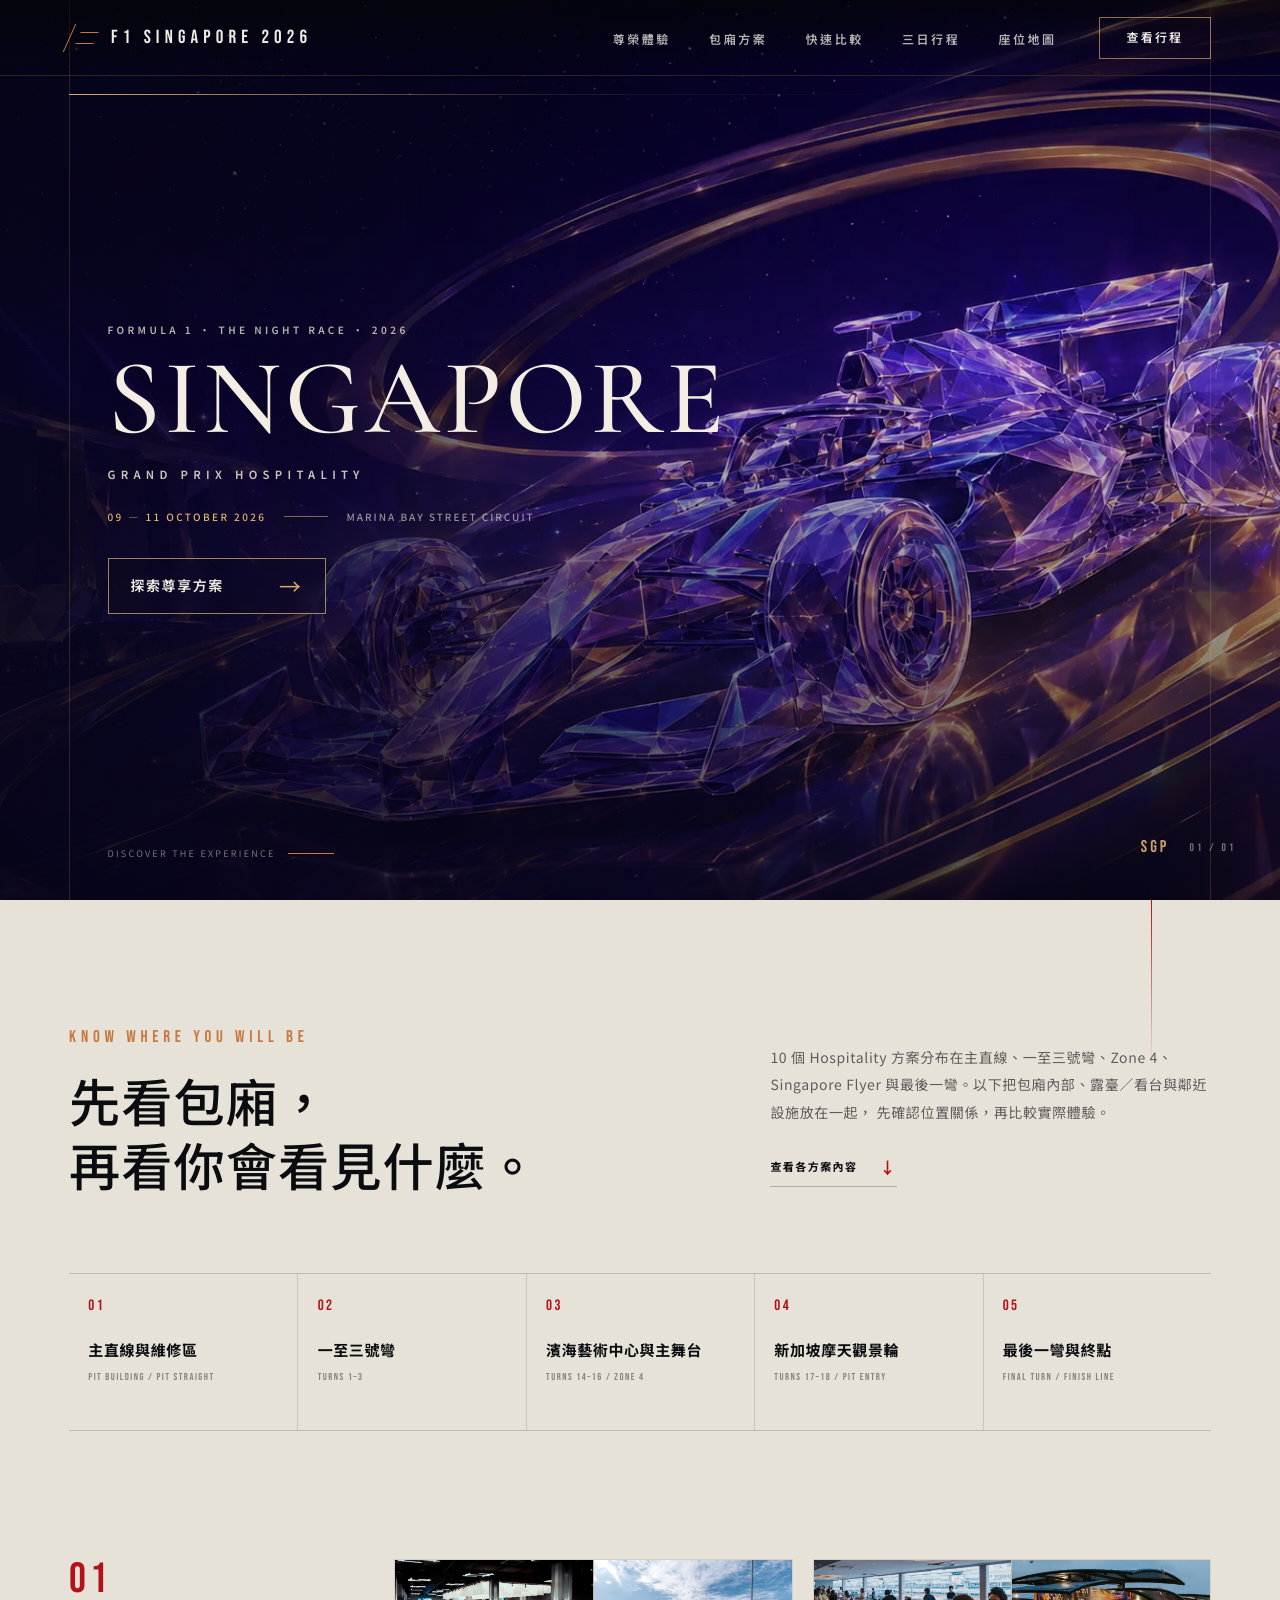
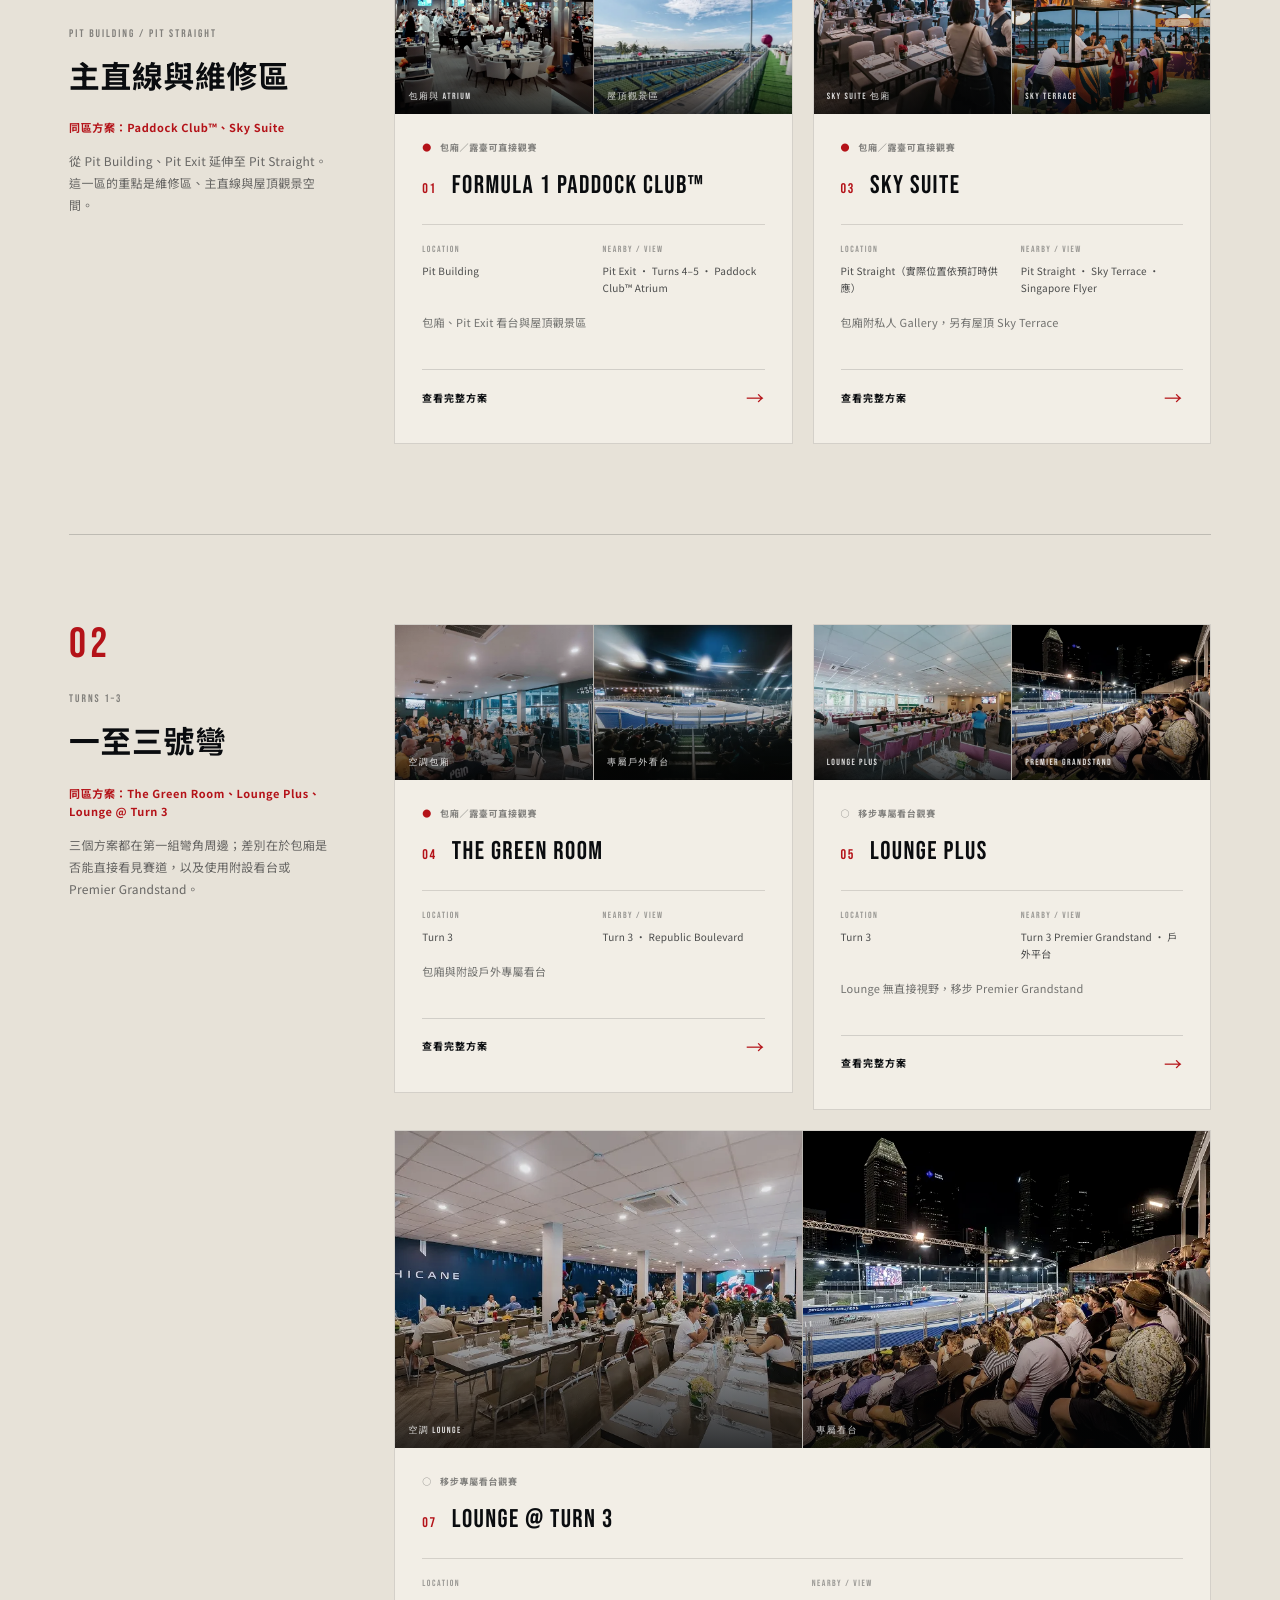
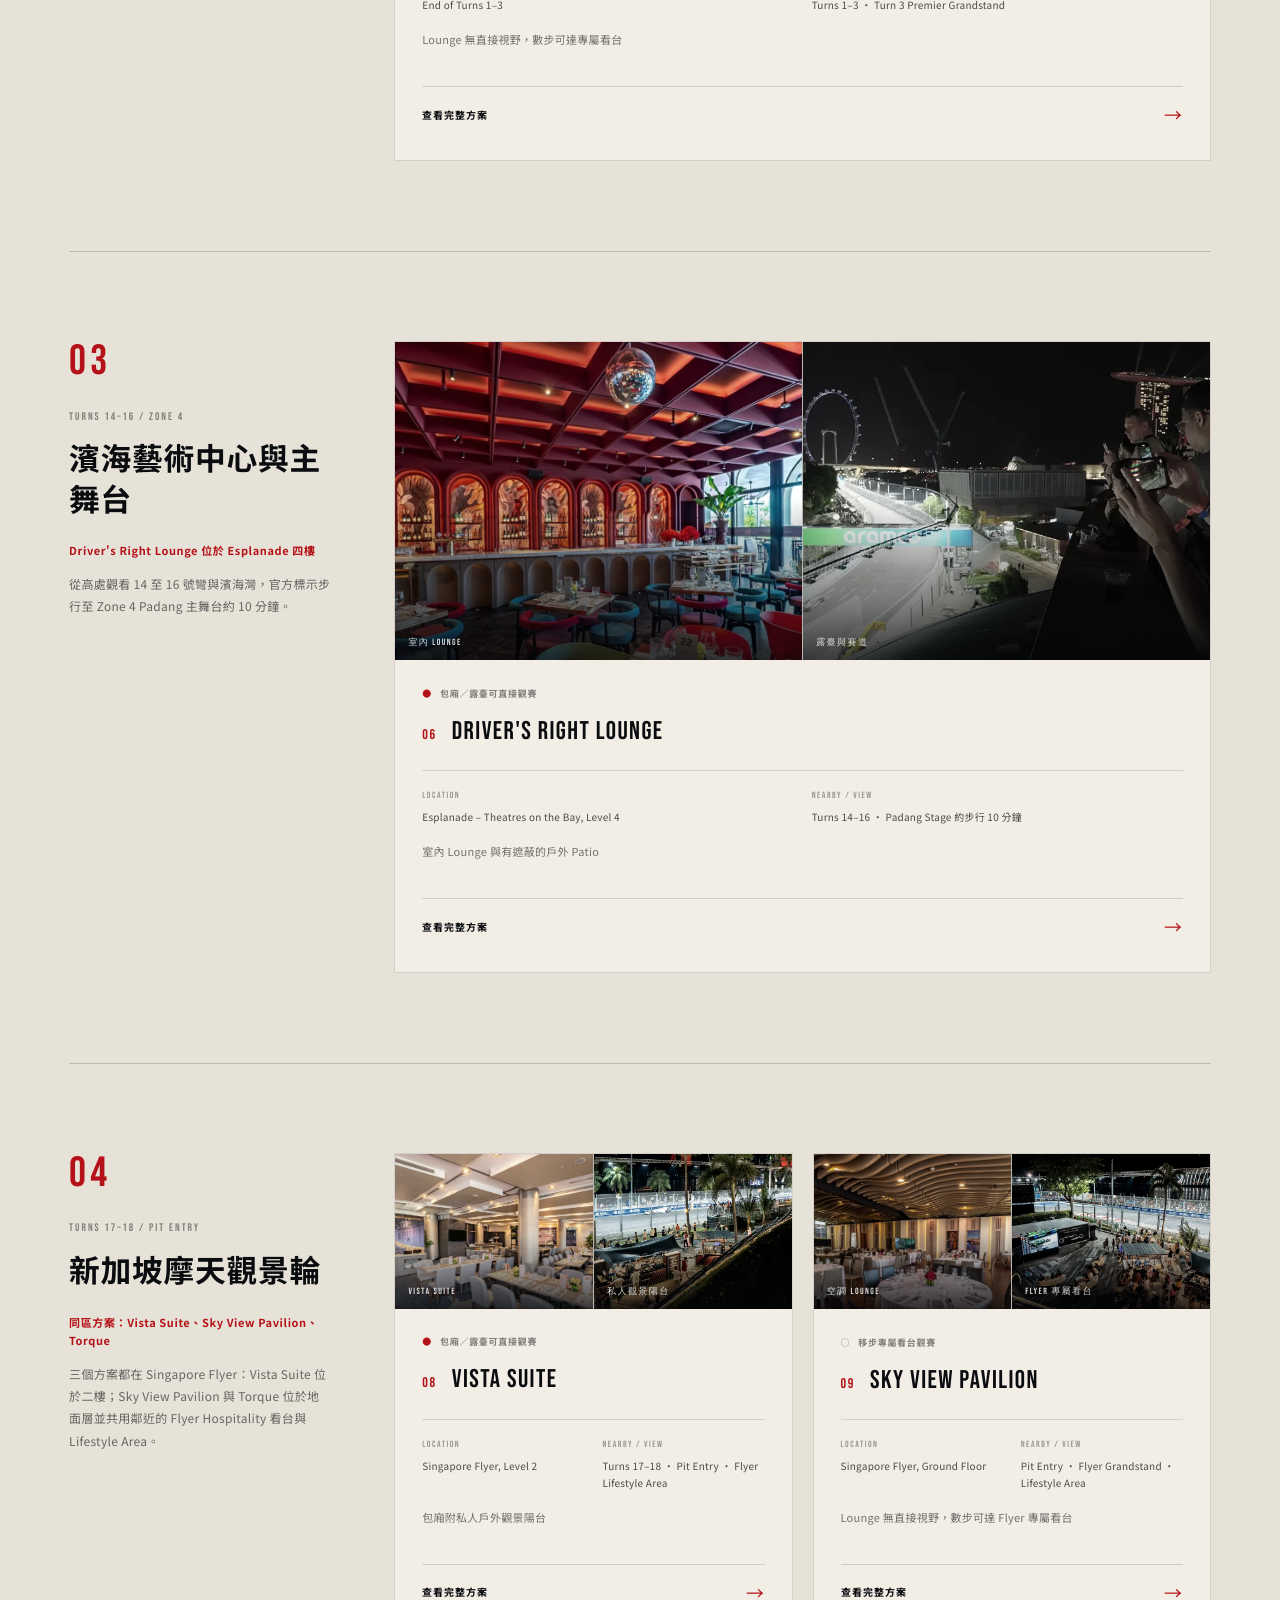
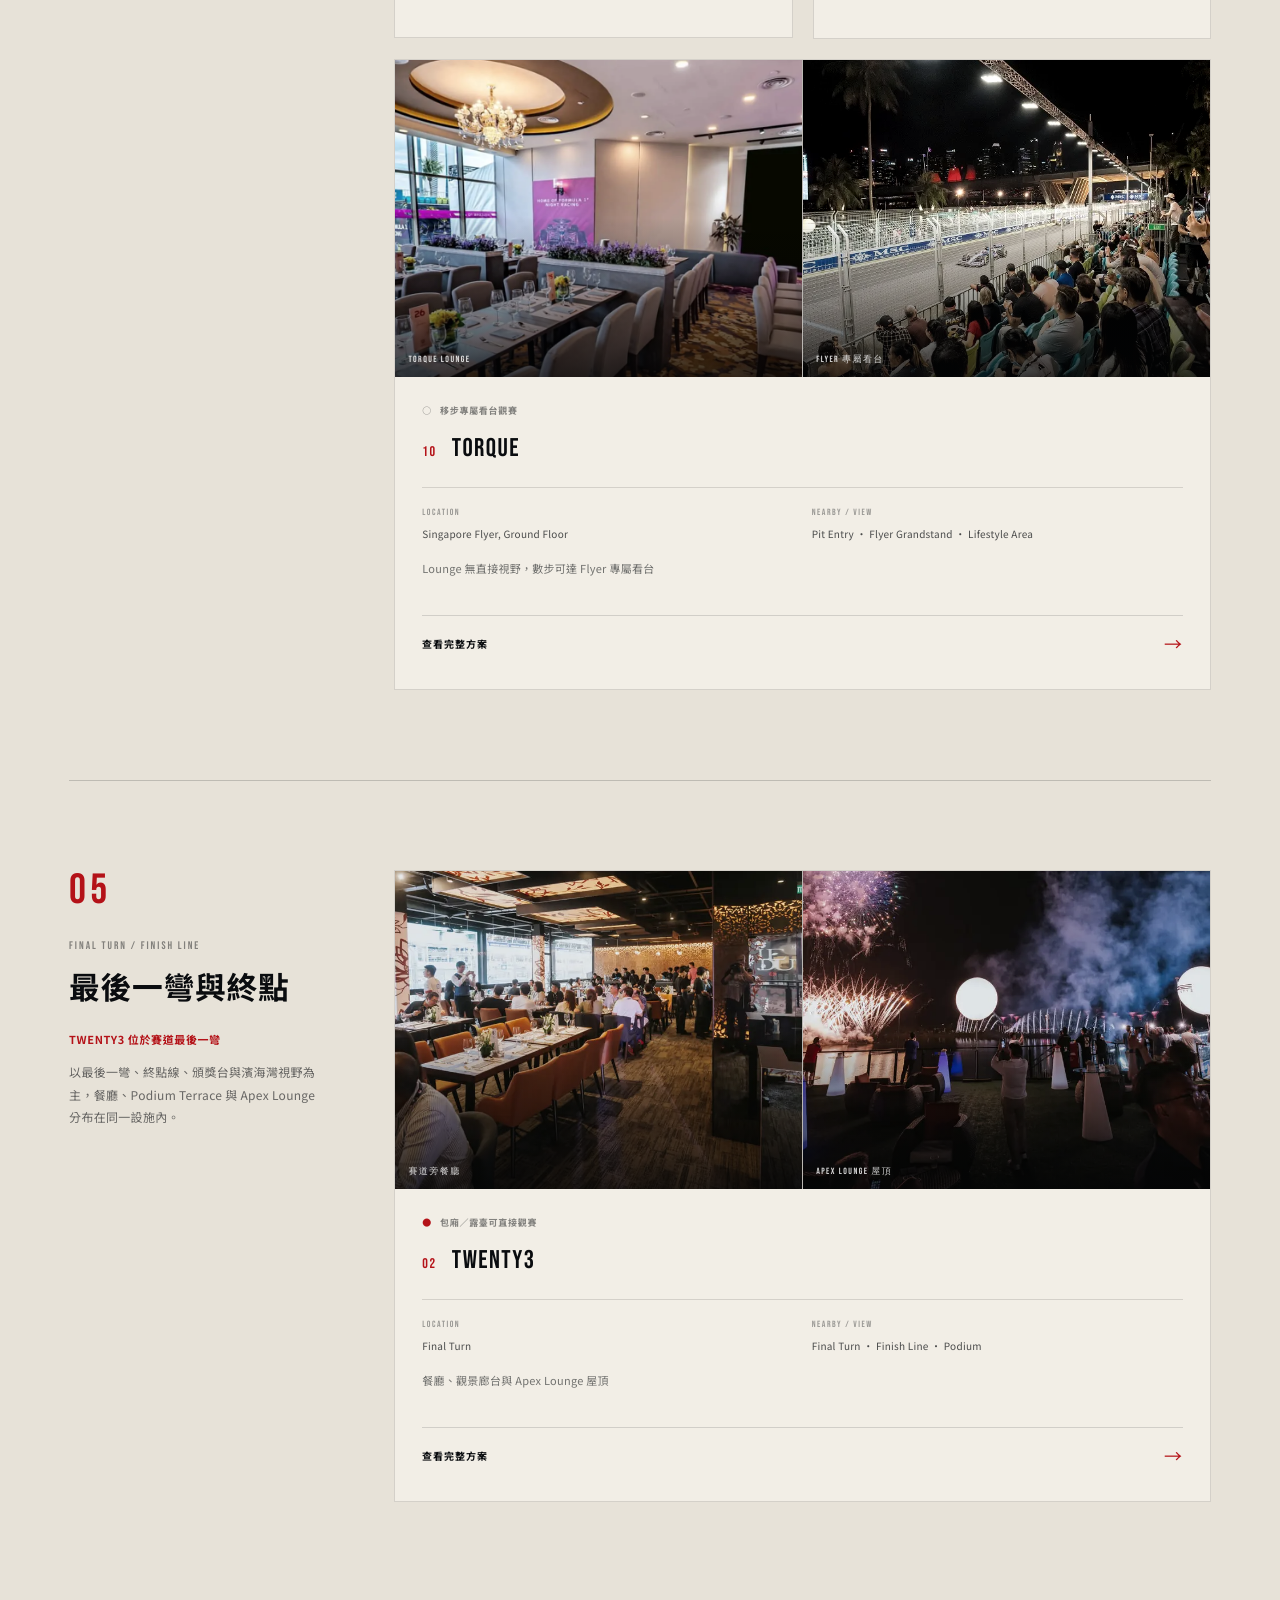
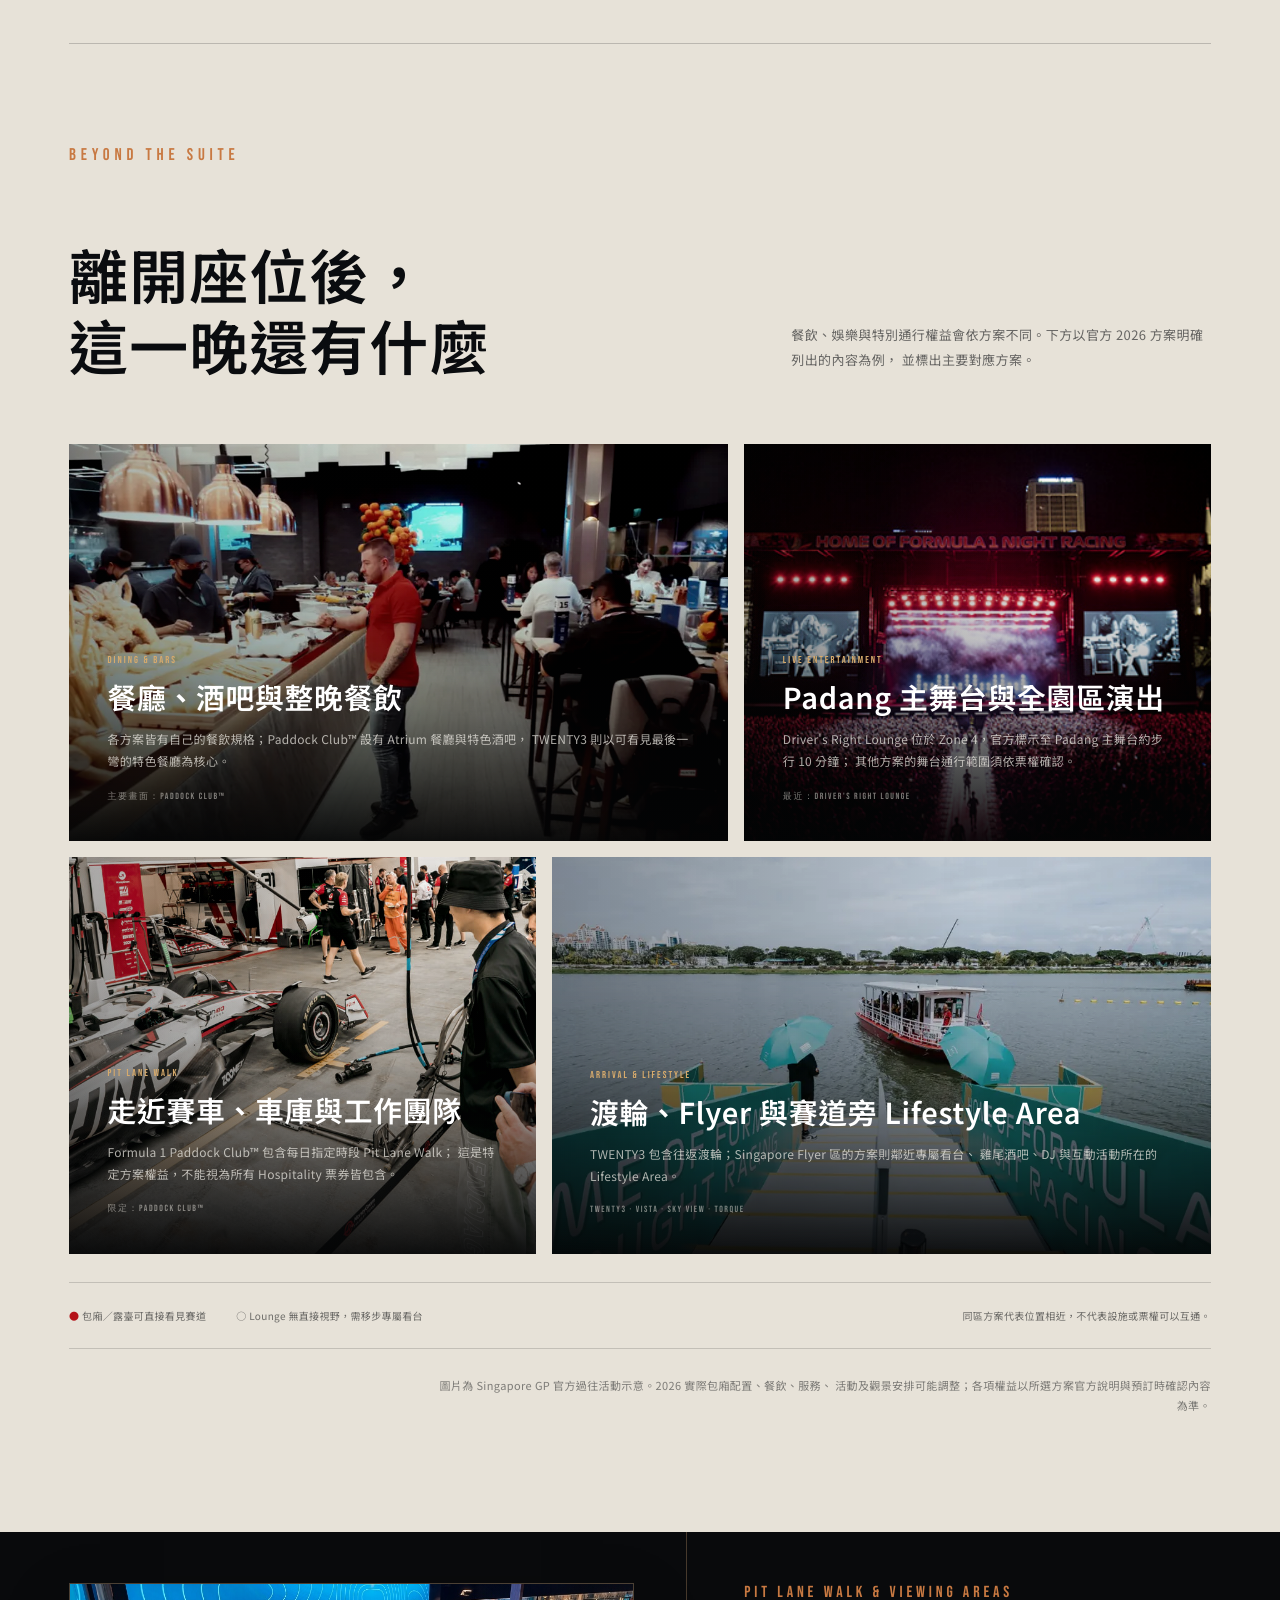
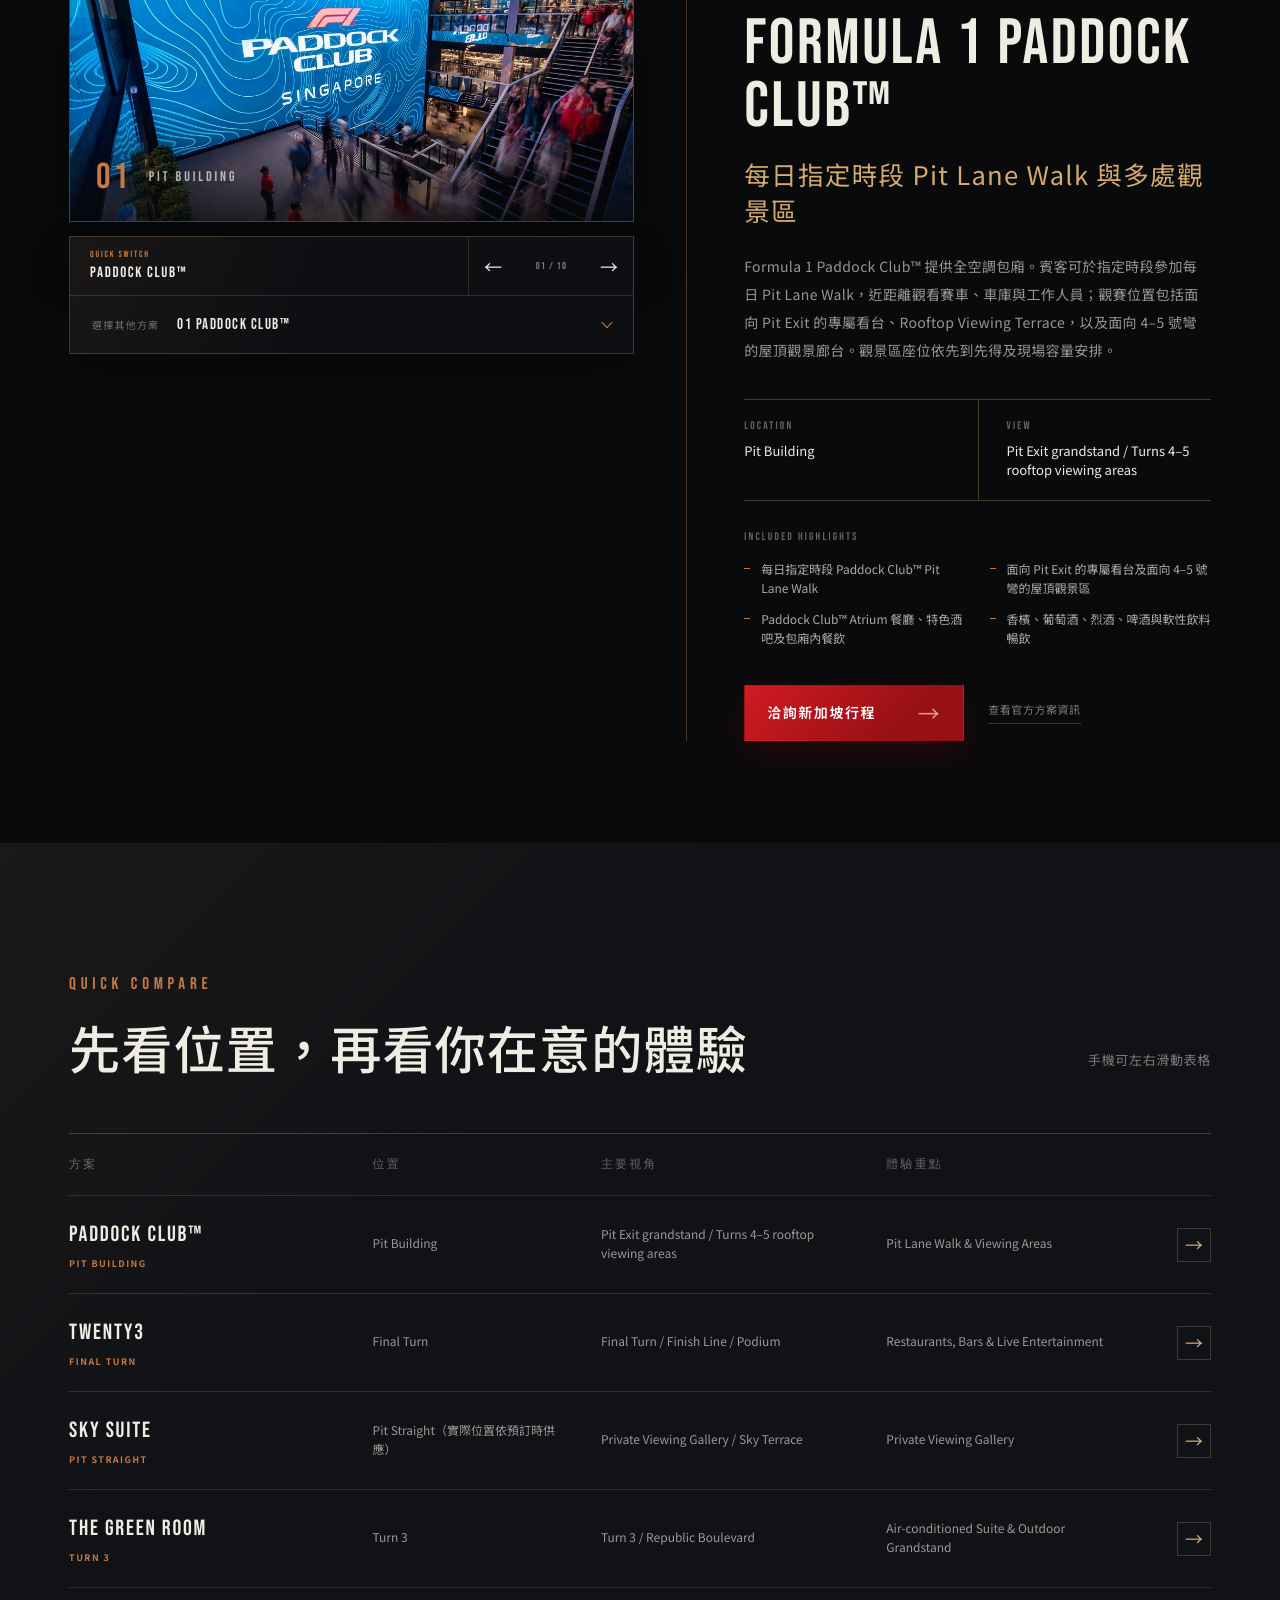
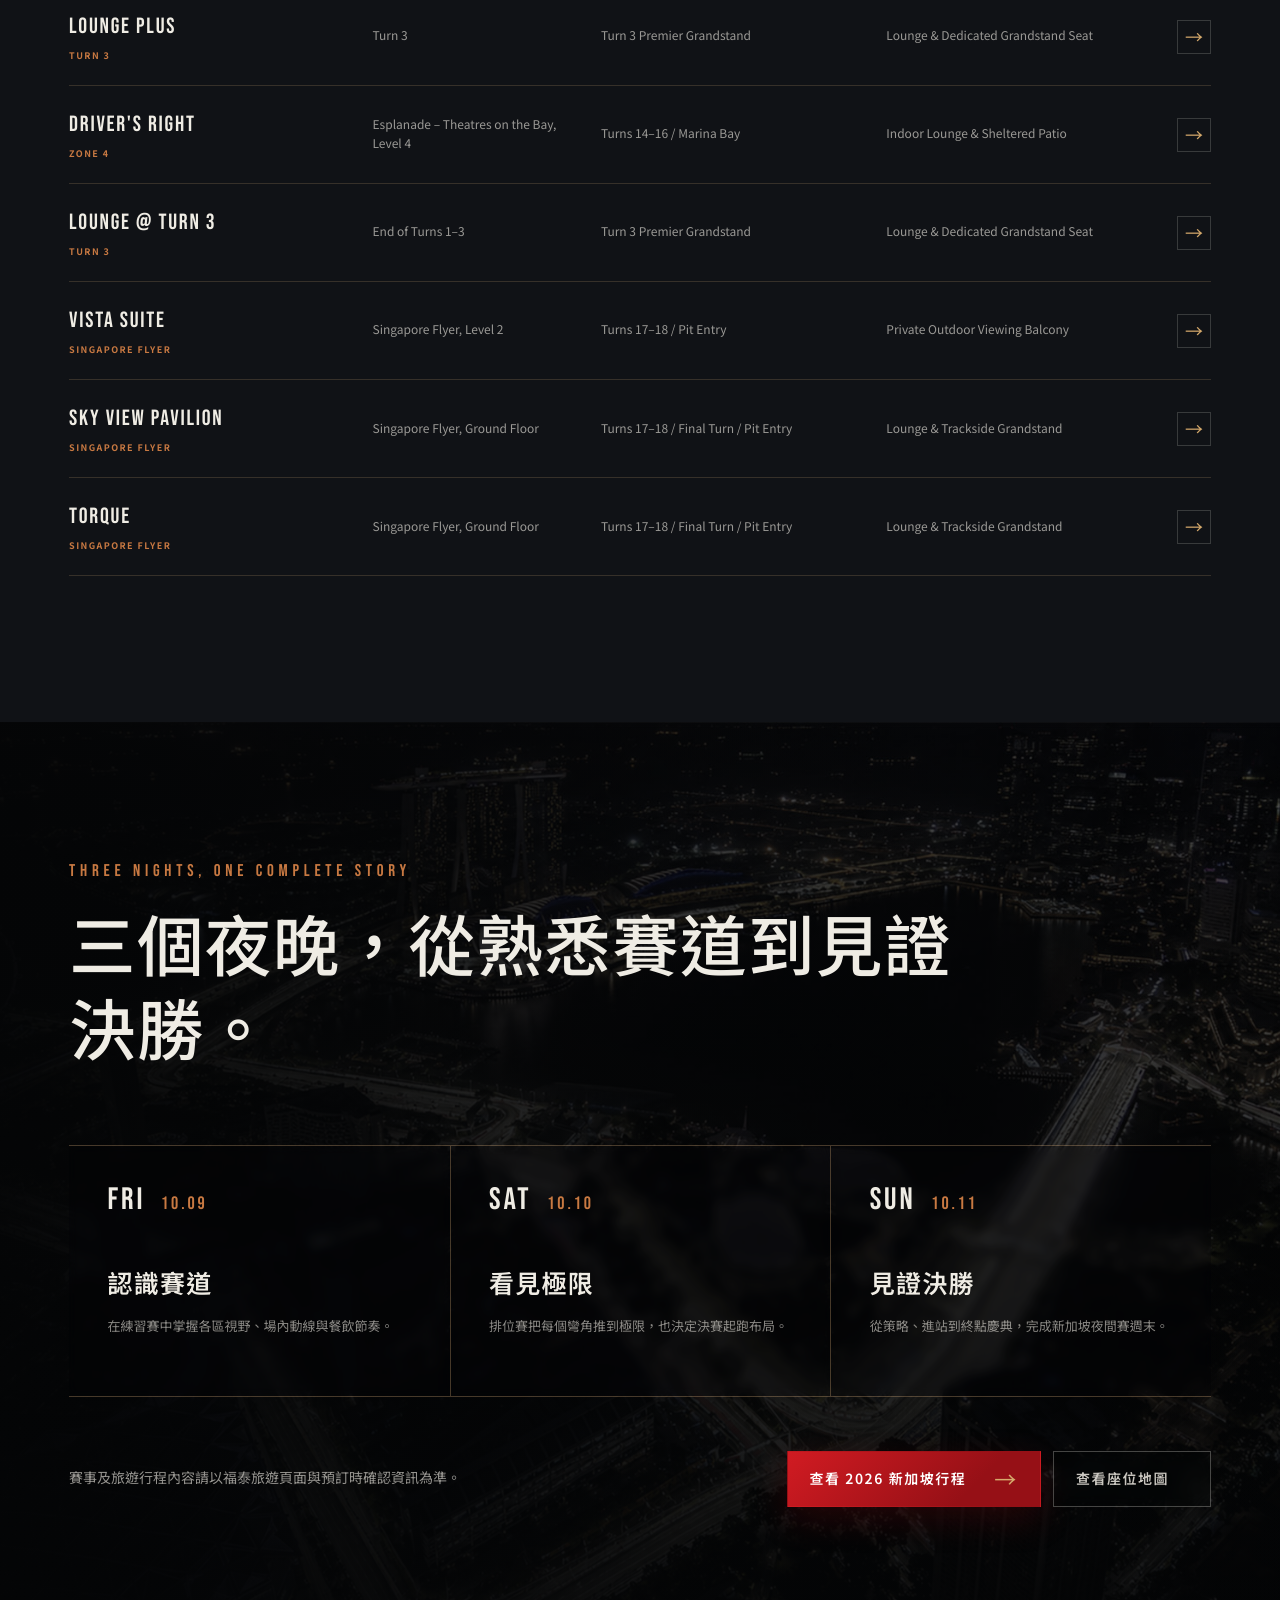
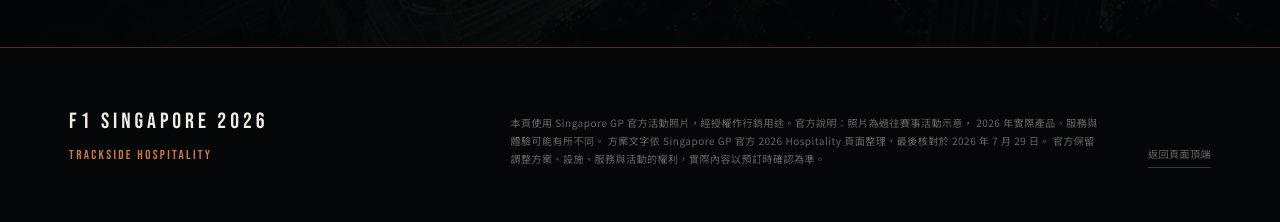
==== races/singapore/hospitality/index.html @ 49126eab "Add files via upload" ====
<!doctype html>
<html lang="zh-Hant">
<head>
  <meta charset="utf-8">
  <meta name="viewport" content="width=device-width, initial-scale=1">
  <title>F1 新加坡大獎賽 2026｜Trackside Hospitality</title>
  <meta
    name="description"
    content="依 Singapore GP 官方資料整理 2026 F1 新加坡大獎賽 Trackside Hospitality 方案、位置、觀賽區域與服務內容。"
  >

  <link rel="preconnect" href="https://fonts.googleapis.com">
  <link rel="preconnect" href="https://fonts.gstatic.com" crossorigin>
  <link
    href="https://fonts.googleapis.com/css2?family=Bebas+Neue&family=Cormorant+Garamond:wght@500;600&family=Noto+Sans+TC:wght@400;500;600;700;800;900&display=swap"
    rel="stylesheet"
  >
  <link rel="stylesheet" href="css/hospitality.css">
</head>
<body>
  <a class="skip-link" href="#mainContent">跳至主要內容</a>

  <header class="hospitality-header" data-site-header>
    <a class="hospitality-header__brand" href="../../../index.html" aria-label="返回 F1 賽事首頁">
      <span class="hospitality-header__brand-mark" aria-hidden="true"></span>
      <span>F1 SINGAPORE 2026</span>
    </a>

    <button
      class="hospitality-header__menu-button"
      type="button"
      aria-expanded="false"
      aria-controls="hospitalityNavigation"
      data-menu-button
    >
      <span class="sr-only">開啟導覽選單</span>
      <span aria-hidden="true"></span>
      <span aria-hidden="true"></span>
    </button>

    <nav
      class="hospitality-header__nav"
      id="hospitalityNavigation"
      aria-label="頁面導覽"
      data-navigation
    >
      <a href="#experience">尊榮體驗</a>
      <a href="#packageDetail">包廂方案</a>
      <a href="#comparison">快速比較</a>
      <a href="#itinerary">三日行程</a>
      <a href="../seatmap/index.html">座位地圖</a>
    </nav>

    <a
      class="hospitality-header__cta"
      href="https://www.tristar.com.tw/grouptour/Detail/index/291"
      target="_blank"
      rel="noopener noreferrer"
    >
      查看行程
    </a>
  </header>

  <main id="mainContent">
    <section
      class="hospitality-hero hospitality-hero--kv"
      aria-labelledby="heroTitle"
      data-hero
    >
      <div class="hospitality-hero__media" aria-hidden="true">
        <img
          class="hospitality-hero__image is-visible"
          src="../../../assets/pic/singapore/singapore-hospitality-hero-crystal.webp"
          alt=""
          width="1672"
          height="941"
        >
        <span class="hospitality-hero__shade"></span>
        <span class="hospitality-hero__grain"></span>
      </div>

      <div class="hospitality-hero__topline" aria-hidden="true"></div>

      <div class="hospitality-hero__content">
        <p class="hospitality-hero__eyebrow">FORMULA 1 · THE NIGHT RACE · 2026</p>

        <h1 class="hospitality-hero__title" id="heroTitle">
          <span>SINGAPORE</span>
          <small>GRAND PRIX HOSPITALITY</small>
        </h1>

        <div class="hospitality-hero__meta">
          <p class="hospitality-hero__date">09 — 11 OCTOBER 2026</p>
          <span aria-hidden="true"></span>
          <p>MARINA BAY STREET CIRCUIT</p>
        </div>

        <div class="hospitality-hero__actions">
          <a class="hospitality-button hospitality-button--primary" href="#packageDetail">
            <span>探索尊享方案</span>
            <span class="hospitality-button__arrow" aria-hidden="true">→</span>
          </a>
        </div>
      </div>

      <div class="hospitality-hero__signature" aria-hidden="true">
        <span>SGP</span>
        <span>01 / 01</span>
      </div>

      <a class="hospitality-hero__scroll" href="#experience">
        <span>DISCOVER THE EXPERIENCE</span>
        <span aria-hidden="true"></span>
      </a>
    </section>

    <section class="experience-section" id="experience" aria-labelledby="experienceTitle">
      <div class="section-shell">
        <div class="experience-section__head">
          <div class="section-heading section-heading--compact reveal">
            <p class="section-heading__eyebrow">KNOW WHERE YOU WILL BE</p>
            <h2 id="experienceTitle">先看包廂，<br>再看你會看見什麼。</h2>
          </div>

          <div class="experience-section__intro reveal">
            <p>
              10 個 Hospitality 方案分布在主直線、一至三號彎、Zone 4、
              Singapore Flyer 與最後一彎。以下把包廂內部、露臺／看台與鄰近設施放在一起，
              先確認位置關係，再比較實際體驗。
            </p>
            <a href="#packageDetail">
              <span>查看各方案內容</span>
              <span aria-hidden="true">↓</span>
            </a>
          </div>
        </div>

        <nav
          class="hospitality-area-index reveal"
          aria-label="依賽道區域查看 Hospitality 方案"
          data-area-index
        ></nav>

        <div class="suite-atlas" data-suite-atlas></div>

        <section
          class="night-experience"
          aria-labelledby="nightExperienceTitle"
        >
          <div class="night-experience__head reveal">
            <p class="section-heading__eyebrow">BEYOND THE SUITE</p>
            <h3 id="nightExperienceTitle">離開座位後，<br>這一晚還有什麼</h3>
            <p>
              餐飲、娛樂與特別通行權益會依方案不同。下方以官方 2026 方案明確列出的內容為例，
              並標出主要對應方案。
            </p>
          </div>

          <div class="night-experience__grid">
            <article class="night-card night-card--dining reveal">
              <img
                src="../../../assets/pic/singapore/singapore-hospitality-paddock-club-dining.webp"
                alt="Formula 1 Paddock Club Atrium 餐廳與餐飲空間"
                width="1400"
                height="562"
                loading="lazy"
              >
              <span class="night-card__shade" aria-hidden="true"></span>
              <div class="night-card__content">
                <p class="night-card__eyebrow">DINING &amp; BARS</p>
                <h4>餐廳、酒吧與整晚餐飲</h4>
                <p>
                  各方案皆有自己的餐飲規格；Paddock Club™ 設有 Atrium 餐廳與特色酒吧，
                  TWENTY3 則以可看見最後一彎的特色餐廳為核心。
                </p>
                <p class="night-card__applies">主要畫面：PADDOCK CLUB™</p>
              </div>
            </article>

            <article class="night-card night-card--concert reveal">
              <img
                src="../../../assets/pic/singapore/singapore-hospitality-singapore-concert.jpg"
                alt="新加坡大獎賽 Zone 4 Padang Stage 演唱會現場"
                width="1010"
                height="320"
                loading="lazy"
              >
              <span class="night-card__shade" aria-hidden="true"></span>
              <div class="night-card__content">
                <p class="night-card__eyebrow">LIVE ENTERTAINMENT</p>
                <h4>Padang 主舞台與全園區演出</h4>
                <p>
                  Driver's Right Lounge 位於 Zone 4，官方標示至 Padang 主舞台約步行 10 分鐘；
                  其他方案的舞台通行範圍須依票權確認。
                </p>
                <p class="night-card__applies">最近：DRIVER'S RIGHT LOUNGE</p>
              </div>
            </article>

            <article class="night-card night-card--pit reveal">
              <img
                src="../../../assets/pic/singapore/singapore-hospitality-pit-lane-walk.jpg"
                alt="Formula 1 Paddock Club 賓客參加 Pit Lane Walk"
                width="1620"
                height="650"
                loading="lazy"
              >
              <span class="night-card__shade" aria-hidden="true"></span>
              <div class="night-card__content">
                <p class="night-card__eyebrow">PIT LANE WALK</p>
                <h4>走近賽車、車庫與工作團隊</h4>
                <p>
                  Formula 1 Paddock Club™ 包含每日指定時段 Pit Lane Walk；
                  這是特定方案權益，不能視為所有 Hospitality 票券皆包含。
                </p>
                <p class="night-card__applies">限定：PADDOCK CLUB™</p>
              </div>
            </article>

            <article class="night-card night-card--arrival reveal">
              <img
                src="../../../assets/pic/singapore/singapore-hospitality-twenty3-ferry.webp"
                alt="TWENTY3 賓客使用的往返渡輪與碼頭"
                width="1400"
                height="562"
                loading="lazy"
              >
              <span class="night-card__shade" aria-hidden="true"></span>
              <div class="night-card__content">
                <p class="night-card__eyebrow">ARRIVAL &amp; LIFESTYLE</p>
                <h4>渡輪、Flyer 與賽道旁 Lifestyle Area</h4>
                <p>
                  TWENTY3 包含往返渡輪；Singapore Flyer 區的方案則鄰近專屬看台、
                  雞尾酒吧、DJ 與互動活動所在的 Lifestyle Area。
                </p>
                <p class="night-card__applies">TWENTY3 · VISTA · SKY VIEW · TORQUE</p>
              </div>
            </article>
          </div>
        </section>

        <div class="experience-key reveal">
          <p><span aria-hidden="true">●</span> 包廂／露臺可直接看見賽道</p>
          <p><span aria-hidden="true">○</span> Lounge 無直接視野，需移步專屬看台</p>
          <p>同區方案代表位置相近，不代表設施或票權可以互通。</p>
        </div>

        <p class="experience-section__disclaimer reveal">
          圖片為 Singapore GP 官方過往活動示意。2026 實際包廂配置、餐飲、服務、
          活動及觀景安排可能調整；各項權益以所選方案官方說明與預訂時確認內容為準。
        </p>
      </div>
    </section>

    <section
      class="package-detail"
      id="packageDetail"
      aria-labelledby="detailTitle"
      aria-live="polite"
      data-package-detail
    >
      <div class="package-detail__visual" data-package-visual>
        <div class="package-detail__media">
          <img
            src="../../../assets/pic/singapore/singapore-hospitality-paddock-club-cover.jpg"
            alt=""
            width="1070"
            height="450"
            data-detail-image
          >
          <span class="package-detail__media-shade" aria-hidden="true"></span>
          <p class="package-detail__media-label">
            <span data-detail-order>01</span>
            <span data-detail-category>PIT BUILDING</span>
          </p>
        </div>

        <div class="package-switcher" data-package-switcher>
          <div class="package-switcher__label">
            <span>QUICK SWITCH</span>
            <strong data-package-switcher-current>PADDOCK CLUB™</strong>
          </div>

          <label class="package-switcher__select-wrap">
            <span class="package-switcher__select-label">選擇其他方案</span>
            <select
              class="package-switcher__select"
              aria-controls="packageDetail"
              data-package-switcher-select
            ></select>
          </label>

          <div class="package-switcher__controls">
            <button
              type="button"
              aria-label="上一個方案"
              data-package-previous
            >←</button>
            <span data-package-position>01 / 10</span>
            <button
              type="button"
              aria-label="下一個方案"
              data-package-next
            >→</button>
          </div>
        </div>
      </div>

      <div class="package-detail__content">
        <p class="package-detail__eyebrow" data-detail-experience>ULTIMATE ACCESS</p>
        <h2 id="detailTitle" data-detail-name>Formula 1 Paddock Club™</h2>
        <p class="package-detail__tagline" data-detail-tagline>每日指定時段 Pit Lane Walk 與多處觀景區</p>
        <p class="package-detail__description" data-detail-description>
          Formula 1 Paddock Club™ 提供全空調包廂、每日指定時段 Pit Lane Walk 及多處觀景區。
        </p>

        <dl class="package-detail__facts">
          <div>
            <dt>LOCATION</dt>
            <dd data-detail-location>Pit Building</dd>
          </div>
          <div>
            <dt>VIEW</dt>
            <dd data-detail-view>Pit Exit grandstand / Turns 4–5 rooftop viewing areas</dd>
          </div>
        </dl>

        <div class="package-detail__benefits">
          <h3>INCLUDED HIGHLIGHTS</h3>
          <ul data-detail-highlights></ul>
        </div>

        <div class="package-detail__actions">
          <a
            class="hospitality-button hospitality-button--primary"
            href="https://www.tristar.com.tw/grouptour/Detail/index/291"
            target="_blank"
            rel="noopener noreferrer"
          >
            <span>洽詢新加坡行程</span>
            <span class="hospitality-button__arrow" aria-hidden="true">→</span>
          </a>
          <a
            class="package-detail__source"
            href="https://singaporegp.sg/en/hospitality/formula-one-paddock-club/"
            target="_blank"
            rel="noopener noreferrer"
            data-detail-official
          >
            查看官方方案資訊
          </a>
        </div>
      </div>
    </section>

    <section class="comparison-section" id="comparison" aria-labelledby="comparisonTitle">
      <div class="section-shell">
        <div class="comparison-section__head">
          <div class="section-heading section-heading--compact reveal">
            <p class="section-heading__eyebrow">QUICK COMPARE</p>
            <h2 id="comparisonTitle">先看位置，再看你在意的體驗</h2>
          </div>
          <p class="comparison-section__hint reveal">手機可左右滑動表格</p>
        </div>

        <div class="comparison-table-wrap reveal" tabindex="0">
          <table class="comparison-table">
            <thead>
              <tr>
                <th scope="col">方案</th>
                <th scope="col">位置</th>
                <th scope="col">主要視角</th>
                <th scope="col">體驗重點</th>
                <th scope="col"><span class="sr-only">選擇方案</span></th>
              </tr>
            </thead>
            <tbody data-comparison-body></tbody>
          </table>
        </div>
      </div>
    </section>

    <section class="itinerary-section" id="itinerary" aria-labelledby="itineraryTitle">
      <div class="itinerary-section__media" aria-hidden="true">
        <img
          src="../../../assets/pic/singapore/singapore-hero-desktop.jpg"
          alt=""
          width="1920"
          height="1080"
          loading="lazy"
        >
      </div>

      <div class="section-shell itinerary-section__content">
        <div class="section-heading section-heading--light reveal">
          <p class="section-heading__eyebrow">THREE NIGHTS, ONE COMPLETE STORY</p>
          <h2 id="itineraryTitle">三個夜晚，從熟悉賽道到見證決勝。</h2>
        </div>

        <div class="itinerary-timeline">
          <article class="itinerary-day reveal">
            <p><span>FRI</span> 10.09</p>
            <h3>認識賽道</h3>
            <p>在練習賽中掌握各區視野、場內動線與餐飲節奏。</p>
          </article>
          <article class="itinerary-day reveal">
            <p><span>SAT</span> 10.10</p>
            <h3>看見極限</h3>
            <p>排位賽把每個彎角推到極限，也決定決賽起跑布局。</p>
          </article>
          <article class="itinerary-day reveal">
            <p><span>SUN</span> 10.11</p>
            <h3>見證決勝</h3>
            <p>從策略、進站到終點慶典，完成新加坡夜間賽週末。</p>
          </article>
        </div>

        <div class="itinerary-section__cta reveal">
          <p>賽事及旅遊行程內容請以福泰旅遊頁面與預訂時確認資訊為準。</p>
          <div>
            <a
              class="hospitality-button hospitality-button--primary"
              href="https://www.tristar.com.tw/grouptour/Detail/index/291"
              target="_blank"
              rel="noopener noreferrer"
            >
              <span>查看 2026 新加坡行程</span>
              <span class="hospitality-button__arrow" aria-hidden="true">→</span>
            </a>
            <a
              class="hospitality-button hospitality-button--ghost hospitality-button--light"
              href="https://www.tristar.com.tw/active/up/image/files/seat-map/index.html"
              target="_blank"
              rel="noopener noreferrer"
            >
              查看座位地圖
            </a>
          </div>
        </div>
      </div>
    </section>
  </main>

  <footer class="hospitality-footer">
    <div>
      <p class="hospitality-footer__brand">F1 SINGAPORE 2026</p>
      <p>TRACKSIDE HOSPITALITY</p>
    </div>
    <p>
      本頁使用 Singapore GP 官方活動照片，經授權作行銷用途。官方說明：照片為過往賽事活動示意，
      2026 年實際產品、服務與體驗可能有所不同。
      方案文字依 Singapore GP 官方 2026 Hospitality 頁面整理，最後核對於 2026 年 7 月 29 日。
      官方保留調整方案、設施、服務與活動的權利，實際內容以預訂時確認為準。
    </p>
    <a href="#mainContent">返回頁面頂端</a>
  </footer>

  <script type="module" src="js/hospitality.js"></script>
</body>
</html>
---- races/singapore/hospitality/css/hospitality.css ----
:root {
  --hospitality-font: "Noto Sans TC", "Microsoft JhengHei", sans-serif;
  --hospitality-display: "Bebas Neue", "Arial Narrow", Impact, sans-serif;
  --hospitality-black: #050607;
  --hospitality-ink: #0a0c0f;
  --hospitality-panel: #111317;
  --hospitality-panel-soft: #181a1e;
  --hospitality-ivory: #efece4;
  --hospitality-muted: #a9a8a4;
  --hospitality-copper: #c87942;
  --hospitality-gold: #d6aa6c;
  --hospitality-red: #b41218;
  --hospitality-red-bright: #d11b22;
  --hospitality-line: rgba(224, 180, 126, 0.28);
  --hospitality-white-line: rgba(255, 255, 255, 0.16);
  --section-x: clamp(24px, 5.4vw, 104px);
  --section-max: 1540px;
  --header-height: 76px;
}

* {
  box-sizing: border-box;
}

html {
  color-scheme: dark;
  scroll-behavior: smooth;
  scroll-padding-top: var(--header-height);
}

body {
  margin: 0;
  min-width: 320px;
  overflow-x: clip;
  color: var(--hospitality-ivory);
  background: var(--hospitality-black);
  font-family: var(--hospitality-font);
  text-rendering: geometricPrecision;
}

body.is-menu-open {
  overflow: hidden;
}

img,
svg {
  display: block;
  max-width: 100%;
}

a {
  color: inherit;
  text-decoration: none;
}

button,
a {
  font: inherit;
}

button {
  border: 0;
}

button,
[href] {
  -webkit-tap-highlight-color: transparent;
}

button:focus-visible,
a:focus-visible,
[tabindex]:focus-visible {
  outline: 2px solid var(--hospitality-gold);
  outline-offset: 4px;
}

.sr-only {
  position: absolute;
  width: 1px;
  height: 1px;
  padding: 0;
  margin: -1px;
  overflow: hidden;
  clip: rect(0, 0, 0, 0);
  white-space: nowrap;
  border: 0;
}

.skip-link {
  position: fixed;
  z-index: 1000;
  top: 12px;
  left: 12px;
  padding: 10px 14px;
  color: #111;
  background: var(--hospitality-ivory);
  transform: translateY(-160%);
  transition: transform 180ms ease;
}

.skip-link:focus {
  transform: translateY(0);
}

.section-shell {
  width: min(100%, var(--section-max));
  margin-inline: auto;
  padding-inline: var(--section-x);
}

.hospitality-header {
  position: fixed;
  z-index: 100;
  inset: 0 0 auto;
  display: grid;
  grid-template-columns: 1fr auto auto;
  align-items: center;
  min-height: var(--header-height);
  padding: 0 var(--section-x);
  color: var(--hospitality-ivory);
  border-bottom: 1px solid rgba(224, 180, 126, 0.18);
  background: linear-gradient(180deg, rgba(4, 5, 6, 0.68), rgba(4, 5, 6, 0));
  transition:
    background-color 240ms ease,
    backdrop-filter 240ms ease,
    border-color 240ms ease;
}

.hospitality-header.is-scrolled,
.hospitality-header.is-menu-open {
  border-color: rgba(224, 180, 126, 0.24);
  background: rgba(5, 6, 7, 0.88);
  -webkit-backdrop-filter: blur(16px);
  backdrop-filter: blur(16px);
}

.hospitality-header__brand {
  display: inline-flex;
  align-items: center;
  width: max-content;
  gap: 14px;
  font-family: var(--hospitality-display);
  font-size: 19px;
  letter-spacing: 0.27em;
}

.hospitality-header__brand-mark {
  position: relative;
  display: inline-block;
  width: 28px;
  height: 28px;
  border-left: 1px solid var(--hospitality-copper);
  transform: skewX(-24deg);
}

.hospitality-header__brand-mark::before,
.hospitality-header__brand-mark::after {
  position: absolute;
  left: 8px;
  width: 18px;
  height: 1px;
  content: "";
  background: var(--hospitality-copper);
}

.hospitality-header__brand-mark::before {
  top: 8px;
}

.hospitality-header__brand-mark::after {
  bottom: 8px;
}

.hospitality-header__nav {
  display: flex;
  align-items: center;
  gap: clamp(28px, 3vw, 54px);
  margin-right: clamp(28px, 3.3vw, 60px);
}

.hospitality-header__nav a {
  position: relative;
  padding-block: 28px 25px;
  color: rgba(239, 236, 228, 0.76);
  font-size: 12px;
  font-weight: 600;
  letter-spacing: 0.21em;
  transition: color 180ms ease;
}

.hospitality-header__nav a::after {
  position: absolute;
  right: 0;
  bottom: 21px;
  left: 0;
  height: 1px;
  content: "";
  background: var(--hospitality-copper);
  transform: scaleX(0);
  transform-origin: right;
  transition: transform 220ms ease;
}

.hospitality-header__nav a:hover {
  color: var(--hospitality-ivory);
}

.hospitality-header__nav a:hover::after {
  transform: scaleX(1);
  transform-origin: left;
}

.hospitality-header__cta {
  display: inline-flex;
  align-items: center;
  justify-content: center;
  min-width: 112px;
  min-height: 42px;
  padding: 10px 18px;
  color: var(--hospitality-ivory);
  border: 1px solid rgba(224, 180, 126, 0.62);
  font-size: 12px;
  font-weight: 600;
  letter-spacing: 0.18em;
  transition:
    color 180ms ease,
    background-color 180ms ease,
    border-color 180ms ease;
}

.hospitality-header__cta:hover {
  color: #111;
  border-color: var(--hospitality-gold);
  background: var(--hospitality-gold);
}

.hospitality-header__menu-button {
  display: none;
}

.hospitality-hero {
  position: relative;
  min-height: 760px;
  height: 100svh;
  max-height: 980px;
  overflow: hidden;
  isolation: isolate;
  background: #050607;
}

.hospitality-hero::before {
  position: absolute;
  z-index: 3;
  inset: 0;
  pointer-events: none;
  content: "";
  border: solid rgba(224, 180, 126, 0.16);
  border-width: 0 1px;
  margin-inline: var(--section-x);
}

.hospitality-hero__media,
.hospitality-hero__image,
.hospitality-hero__shade,
.hospitality-hero__grain {
  position: absolute;
  inset: 0;
}

.hospitality-hero__media {
  z-index: -2;
  overflow: hidden;
  background: #050607;
}

.hospitality-hero__image {
  width: 100%;
  height: 100%;
  object-fit: cover;
  object-position: 58% center;
  opacity: 1;
  transform: scale(1.01);
  filter: saturate(0.72) contrast(1.06) brightness(0.78);
  transition:
    opacity 760ms cubic-bezier(0.22, 1, 0.36, 1),
    transform 1400ms cubic-bezier(0.22, 1, 0.36, 1);
}

.hospitality-hero__image.is-visible {
  opacity: 1;
  transform: scale(1.01);
}

.hospitality-hero__shade {
  background:
    linear-gradient(90deg, rgba(3, 4, 5, 0.93) 0%, rgba(3, 4, 5, 0.76) 31%, rgba(3, 4, 5, 0.2) 63%, rgba(3, 4, 5, 0.08) 100%),
    linear-gradient(180deg, rgba(3, 4, 5, 0.22) 0%, rgba(3, 4, 5, 0) 48%, rgba(3, 4, 5, 0.9) 100%);
}

.hospitality-hero__grain {
  opacity: 0.16;
  mix-blend-mode: soft-light;
  background-image: url("data:image/svg+xml,%3Csvg viewBox='0 0 180 180' xmlns='http://www.w3.org/2000/svg'%3E%3Cfilter id='n'%3E%3CfeTurbulence type='fractalNoise' baseFrequency='.95' numOctaves='3' stitchTiles='stitch'/%3E%3C/filter%3E%3Crect width='100%25' height='100%25' filter='url(%23n)' opacity='.18'/%3E%3C/svg%3E");
}

.hospitality-hero__topline {
  position: absolute;
  z-index: 3;
  top: calc(var(--header-height) + 17px);
  right: var(--section-x);
  left: var(--section-x);
  height: 1px;
  background: linear-gradient(90deg, var(--hospitality-copper), rgba(200, 121, 66, 0.12) 72%, transparent);
}

.hospitality-hero__content {
  position: relative;
  z-index: 4;
  display: flex;
  flex-direction: column;
  justify-content: center;
  width: min(650px, 48vw);
  min-height: 100%;
  padding: calc(var(--header-height) + 52px) 0 172px;
  margin-left: clamp(82px, 8.7vw, 168px);
}

.hospitality-hero__content::before {
  position: absolute;
  top: 23%;
  bottom: 35%;
  left: -74px;
  width: 2px;
  content: "";
  background:
    linear-gradient(
      180deg,
      var(--hospitality-copper) 0 67%,
      var(--hospitality-ivory) 67% 72%,
      var(--hospitality-copper) 72% 100%
    );
}

.hospitality-hero__eyebrow,
.hospitality-hero__category,
.hospitality-hero__date,
.hospitality-hero__selected {
  margin: 0;
  letter-spacing: 0.18em;
}

.hospitality-hero__eyebrow {
  order: 0;
  margin-bottom: 8px;
  color: var(--hospitality-ivory);
  font-family: var(--hospitality-display);
  font-size: 19px;
  letter-spacing: 0.3em;
}

.hospitality-hero__category {
  order: 1;
  min-height: 18px;
  margin-bottom: 18px;
  color: var(--hospitality-copper);
  font-size: 11px;
  font-weight: 700;
  letter-spacing: 0.25em;
  transition:
    opacity 180ms ease,
    transform 180ms ease;
}

.hospitality-hero__title {
  order: 2;
  margin: 0;
  color: var(--hospitality-ivory);
  font-family: var(--hospitality-display);
  font-size: clamp(80px, 8.2vw, 142px);
  font-weight: 400;
  line-height: 0.75;
  letter-spacing: 0.008em;
  text-transform: uppercase;
  text-shadow: 0 4px 26px rgba(0, 0, 0, 0.22);
}

.hospitality-hero__title span {
  display: block;
}

.hospitality-hero__date {
  order: 3;
  margin-top: 24px;
  color: var(--hospitality-copper);
  font-family: var(--hospitality-display);
  font-size: clamp(24px, 2vw, 34px);
  letter-spacing: 0.16em;
}

.hospitality-hero__message {
  order: 4;
  max-width: 590px;
  margin-top: 18px;
  transition:
    opacity 180ms ease,
    transform 180ms ease;
}

.hospitality-hero__message.is-changing,
.hospitality-hero__category.is-changing {
  opacity: 0;
  transform: translateY(10px);
}

.hospitality-hero__tagline {
  margin: 0;
  color: var(--hospitality-ivory);
  font-size: clamp(26px, 2.25vw, 38px);
  font-weight: 500;
  line-height: 1.35;
  letter-spacing: 0.05em;
}

.hospitality-hero__lead {
  max-width: 540px;
  margin: 10px 0 0;
  color: rgba(239, 236, 228, 0.64);
  font-size: 14px;
  line-height: 1.85;
  letter-spacing: 0.06em;
}

.hospitality-hero__actions {
  order: 5;
  display: flex;
  flex-wrap: wrap;
  gap: 12px;
  margin-top: 24px;
}

.hospitality-hero__selected {
  order: 6;
  display: flex;
  align-items: center;
  gap: 14px;
  min-height: 22px;
  margin-top: 22px;
  color: rgba(239, 236, 228, 0.5);
  font-size: 10px;
}

.hospitality-hero__selected strong {
  color: rgba(239, 236, 228, 0.86);
  font-family: var(--hospitality-display);
  font-size: 15px;
  font-weight: 400;
  letter-spacing: 0.18em;
}

.hospitality-button {
  display: inline-flex;
  align-items: center;
  justify-content: space-between;
  min-height: 56px;
  padding: 14px 22px;
  border: 1px solid transparent;
  cursor: pointer;
  font-size: 14px;
  font-weight: 600;
  letter-spacing: 0.11em;
  transition:
    color 200ms ease,
    border-color 200ms ease,
    background-color 200ms ease,
    transform 200ms ease;
}

.hospitality-button:hover {
  transform: translateY(-2px);
}

.hospitality-button--primary {
  min-width: 220px;
  color: #fff;
  background:
    linear-gradient(135deg, var(--hospitality-red-bright), #961016 72%);
  box-shadow: 0 12px 34px rgba(132, 8, 14, 0.24);
}

.hospitality-button--primary:hover {
  background:
    linear-gradient(135deg, #e8232b, var(--hospitality-red) 72%);
}

.hospitality-button__arrow {
  margin-left: 28px;
  color: var(--hospitality-gold);
  font-size: 22px;
  font-weight: 400;
  line-height: 1;
}

.hospitality-button--ghost {
  min-width: 158px;
  color: rgba(239, 236, 228, 0.84);
  border-color: rgba(239, 236, 228, 0.28);
  background: rgba(9, 10, 12, 0.18);
  -webkit-backdrop-filter: blur(8px);
  backdrop-filter: blur(8px);
}

.hospitality-button--ghost:hover {
  color: #fff;
  border-color: rgba(239, 236, 228, 0.66);
  background: rgba(239, 236, 228, 0.08);
}

.hospitality-hero__index {
  position: absolute;
  z-index: 4;
  top: 48%;
  left: 44px;
  display: flex;
  align-items: center;
  gap: 9px;
  margin: 0;
  color: rgba(239, 236, 228, 0.74);
  font-family: var(--hospitality-display);
  font-size: 17px;
  letter-spacing: 0.2em;
  writing-mode: vertical-rl;
  transform: translateY(-50%) rotate(180deg);
}

.hospitality-hero__index em {
  margin-top: 18px;
  color: rgba(239, 236, 228, 0.48);
  font-family: var(--hospitality-font);
  font-size: 9px;
  font-style: normal;
  letter-spacing: 0.28em;
}

.hospitality-hero__selector-wrap {
  position: absolute;
  z-index: 5;
  right: var(--section-x);
  bottom: 0;
  left: var(--section-x);
  overflow: hidden;
  border: 1px solid rgba(224, 180, 126, 0.3);
  border-bottom: 0;
  background: rgba(7, 8, 10, 0.88);
  -webkit-backdrop-filter: blur(18px);
  backdrop-filter: blur(18px);
}

.hospitality-hero__selector {
  display: grid;
  grid-template-columns: repeat(3, minmax(0, 1fr));
}

.featured-tab {
  position: relative;
  display: grid;
  grid-template-columns: 116px auto minmax(0, 1fr);
  grid-template-rows: auto auto;
  column-gap: 16px;
  min-height: 128px;
  padding: 18px 26px;
  color: rgba(239, 236, 228, 0.6);
  text-align: left;
  background: transparent;
  cursor: pointer;
  transition:
    color 220ms ease,
    background-color 220ms ease;
}

.featured-tab + .featured-tab {
  border-left: 1px solid rgba(224, 180, 126, 0.28);
}

.featured-tab::after {
  position: absolute;
  right: 26px;
  bottom: 12px;
  left: 158px;
  height: 2px;
  content: "";
  background: var(--hospitality-copper);
  transform: scaleX(0);
  transform-origin: right;
  transition: transform 380ms cubic-bezier(0.22, 1, 0.36, 1);
}

.featured-tab:hover {
  color: var(--hospitality-ivory);
  background: rgba(255, 255, 255, 0.025);
}

.featured-tab[aria-selected="true"] {
  color: var(--hospitality-ivory);
  background:
    linear-gradient(180deg, rgba(200, 121, 66, 0.08), rgba(200, 121, 66, 0));
}

.featured-tab[aria-selected="true"]::after {
  transform: scaleX(1);
  transform-origin: left;
}

.featured-tab__thumb {
  position: relative;
  grid-row: 1 / 3;
  width: 116px;
  aspect-ratio: 1070 / 450;
  align-self: center;
  overflow: hidden;
  border: 1px solid rgba(239, 236, 228, 0.16);
  background: #111317;
}

.featured-tab__thumb img {
  width: 100%;
  height: 100%;
  object-fit: cover;
  filter: saturate(0.7) contrast(1.05);
  transition:
    filter 220ms ease,
    transform 420ms cubic-bezier(0.22, 1, 0.36, 1);
}

.featured-tab:hover .featured-tab__thumb img,
.featured-tab[aria-selected="true"] .featured-tab__thumb img {
  filter: saturate(1) contrast(1.03);
  transform: scale(1.035);
}

.featured-tab__order {
  grid-row: 1 / 3;
  align-self: center;
  padding-top: 0;
  color: var(--hospitality-copper);
  font-family: var(--hospitality-display);
  font-size: 18px;
  letter-spacing: 0.12em;
}

.featured-tab__name {
  align-self: end;
  min-width: 0;
  overflow: hidden;
  font-family: var(--hospitality-display);
  font-size: clamp(20px, 1.65vw, 28px);
  letter-spacing: 0.12em;
  line-height: 1;
  text-overflow: ellipsis;
  white-space: nowrap;
}

.featured-tab__location {
  align-self: start;
  margin-top: 8px;
  color: rgba(239, 236, 228, 0.42);
  font-size: 9px;
  font-weight: 600;
  letter-spacing: 0.22em;
}

.hospitality-hero__scroll {
  position: absolute;
  z-index: 4;
  right: calc(var(--section-x) + 10px);
  bottom: 156px;
  display: flex;
  align-items: center;
  gap: 12px;
  color: rgba(239, 236, 228, 0.48);
  font-family: var(--hospitality-display);
  font-size: 11px;
  letter-spacing: 0.22em;
}

.hospitality-hero__scroll > span:last-child {
  position: relative;
  width: 46px;
  height: 1px;
  overflow: hidden;
  background: rgba(239, 236, 228, 0.34);
}

.hospitality-hero__scroll > span:last-child::after {
  position: absolute;
  inset: 0;
  content: "";
  background: var(--hospitality-copper);
  animation: scrollLine 1800ms ease-in-out infinite;
}

@keyframes scrollLine {
  0% {
    transform: translateX(-110%);
  }
  55%,
  100% {
    transform: translateX(110%);
  }
}

.section-heading {
  max-width: 920px;
}

.section-heading__eyebrow {
  margin: 0 0 20px;
  color: var(--hospitality-copper);
  font-family: var(--hospitality-display);
  font-size: 17px;
  letter-spacing: 0.28em;
}

.section-heading h2 {
  margin: 0;
  color: var(--hospitality-ivory);
  font-size: clamp(42px, 5.2vw, 82px);
  font-weight: 500;
  line-height: 1.25;
  letter-spacing: 0.02em;
}

.section-heading--compact h2 {
  font-size: clamp(38px, 4vw, 64px);
}

.experience-section {
  position: relative;
  padding: clamp(104px, 10vw, 168px) 0 clamp(90px, 9vw, 142px);
  overflow: hidden;
  color: var(--hospitality-ink);
  background: #e7e2d8;
}

.experience-section::before {
  position: absolute;
  top: 0;
  right: 10%;
  width: 1px;
  height: 168px;
  content: "";
  background: linear-gradient(
    180deg,
    var(--hospitality-red),
    rgba(180, 18, 24, 0)
  );
}

.experience-section .section-heading h2 {
  color: var(--hospitality-ink);
}

.experience-section__head {
  display: grid;
  grid-template-columns: minmax(0, 1fr) minmax(360px, 0.72fr);
  align-items: end;
  gap: clamp(48px, 7vw, 118px);
}

.experience-section__intro {
  padding-bottom: 9px;
}

.experience-section__intro p {
  margin: 0;
  color: rgba(10, 12, 15, 0.62);
  font-size: 14px;
  line-height: 1.95;
  letter-spacing: 0.045em;
}

.experience-section__intro a {
  display: inline-flex;
  align-items: center;
  gap: 22px;
  padding-bottom: 7px;
  margin-top: 28px;
  color: var(--hospitality-ink);
  border-bottom: 1px solid rgba(10, 12, 15, 0.26);
  font-size: 11px;
  font-weight: 700;
  letter-spacing: 0.13em;
  transition:
    color 180ms ease,
    border-color 180ms ease;
}

.experience-section__intro a span:last-child {
  color: var(--hospitality-red);
  font-size: 16px;
}

.hospitality-area-index {
  display: grid;
  grid-template-columns: repeat(5, minmax(0, 1fr));
  margin-top: clamp(58px, 6vw, 92px);
  border-block: 1px solid rgba(10, 12, 15, 0.18);
}

.hospitality-area-link {
  position: relative;
  display: grid;
  align-content: start;
  min-width: 0;
  min-height: 156px;
  padding: 22px clamp(14px, 1.5vw, 24px);
  overflow: hidden;
  transition:
    color 220ms ease,
    background-color 220ms ease;
}

.hospitality-area-link + .hospitality-area-link {
  border-left: 1px solid rgba(10, 12, 15, 0.14);
}

.hospitality-area-link::after {
  position: absolute;
  right: 0;
  bottom: 0;
  left: 0;
  height: 3px;
  content: "";
  background: var(--hospitality-red);
  transform: scaleX(0);
  transform-origin: right;
  transition: transform 320ms cubic-bezier(0.22, 1, 0.36, 1);
}

.hospitality-area-link__order {
  color: var(--hospitality-red);
  font-family: var(--hospitality-display);
  font-size: 15px;
  letter-spacing: 0.16em;
}

.hospitality-area-link__name {
  margin-top: 25px;
  color: var(--hospitality-ink);
  font-size: 15px;
  font-weight: 700;
  line-height: 1.45;
  letter-spacing: 0.04em;
}

.hospitality-area-link__track {
  margin-top: 8px;
  overflow: hidden;
  color: rgba(10, 12, 15, 0.44);
  font-family: var(--hospitality-display);
  font-size: 10px;
  letter-spacing: 0.15em;
  line-height: 1.5;
  text-overflow: ellipsis;
  white-space: nowrap;
}

.suite-atlas {
  margin-top: clamp(24px, 3vw, 48px);
}

.suite-area {
  display: grid;
  grid-template-columns: minmax(220px, 0.32fr) minmax(0, 1fr);
  gap: clamp(34px, 5vw, 82px);
  padding: clamp(68px, 7vw, 108px) 0;
  border-top: 1px solid rgba(10, 12, 15, 0.18);
  scroll-margin-top: calc(var(--header-height) + 28px);
}

.suite-area:first-child {
  border-top: 0;
}

.suite-area__header {
  position: sticky;
  top: calc(var(--header-height) + 32px);
  align-self: start;
}

.suite-area__order {
  margin: 0;
  color: var(--hospitality-red);
  font-family: var(--hospitality-display);
  font-size: clamp(34px, 3.3vw, 52px);
  line-height: 1;
  letter-spacing: 0.1em;
}

.suite-area__track {
  margin: 25px 0 0;
  color: rgba(10, 12, 15, 0.46);
  font-family: var(--hospitality-display);
  font-size: 11px;
  letter-spacing: 0.18em;
  line-height: 1.6;
}

.suite-area__header h3 {
  margin: 11px 0 0;
  color: var(--hospitality-ink);
  font-size: clamp(27px, 2.4vw, 38px);
  font-weight: 700;
  line-height: 1.32;
  letter-spacing: 0.025em;
}

.suite-area__relation {
  margin: 24px 0 0;
  color: var(--hospitality-red);
  font-size: 11px;
  font-weight: 700;
  line-height: 1.7;
  letter-spacing: 0.055em;
}

.suite-area__description {
  margin: 13px 0 0;
  color: rgba(10, 12, 15, 0.58);
  font-size: 12px;
  line-height: 1.85;
  letter-spacing: 0.025em;
}

.suite-area__packages {
  display: grid;
  grid-template-columns: repeat(2, minmax(0, 1fr));
  align-items: start;
  gap: 20px;
  min-width: 0;
}

.suite-area__packages--1 .suite-card {
  grid-column: 1 / -1;
}

.suite-area__packages--3 .suite-card:last-child {
  grid-column: 1 / -1;
}

.suite-card {
  min-width: 0;
  overflow: hidden;
  border: 1px solid rgba(10, 12, 15, 0.13);
  background: #f2eee6;
  transition:
    border-color 260ms ease,
    box-shadow 260ms ease,
    transform 260ms ease;
}

.suite-card__gallery {
  display: grid;
  grid-template-columns: repeat(2, minmax(0, 1fr));
  gap: 1px;
  overflow: hidden;
  background: rgba(10, 12, 15, 0.24);
}

.suite-card__image {
  position: relative;
  aspect-ratio: 1.28 / 1;
  min-width: 0;
  margin: 0;
  overflow: hidden;
  background: #111317;
}

.suite-card__image img {
  width: 100%;
  height: 100%;
  object-fit: cover;
  filter: saturate(0.78) contrast(1.03);
  transform: scale(1.01);
  transition:
    filter 500ms ease,
    transform 700ms cubic-bezier(0.22, 1, 0.36, 1);
}

.suite-card__image::after {
  position: absolute;
  inset: auto 0 0;
  height: 50%;
  pointer-events: none;
  content: "";
  background: linear-gradient(180deg, transparent, rgba(3, 4, 5, 0.78));
}

.suite-card__image figcaption {
  position: absolute;
  z-index: 1;
  right: 13px;
  bottom: 11px;
  left: 13px;
  color: rgba(255, 255, 255, 0.84);
  font-family: var(--hospitality-display);
  font-size: 9px;
  letter-spacing: 0.16em;
  line-height: 1.45;
}

.suite-card__body {
  padding: clamp(20px, 2.1vw, 30px);
}

.suite-card__status {
  display: flex;
  align-items: center;
  gap: 8px;
  margin: 0;
  color: rgba(10, 12, 15, 0.48);
  font-size: 9px;
  font-weight: 700;
  letter-spacing: 0.08em;
}

.suite-card__status.is-direct span {
  color: var(--hospitality-red);
}

.suite-card__status.is-grandstand span {
  color: rgba(10, 12, 15, 0.42);
}

.suite-card__title-row {
  display: grid;
  grid-template-columns: auto minmax(0, 1fr);
  align-items: baseline;
  gap: 15px;
  margin-top: 18px;
}

.suite-card__title-row > p {
  margin: 0;
  color: var(--hospitality-red);
  font-family: var(--hospitality-display);
  font-size: 14px;
  letter-spacing: 0.12em;
}

.suite-card__title-row h4 {
  margin: 0;
  color: var(--hospitality-ink);
  font-family: var(--hospitality-display);
  font-size: clamp(25px, 2vw, 34px);
  font-weight: 400;
  line-height: 1.06;
  letter-spacing: 0.055em;
  text-transform: uppercase;
}

.suite-card__facts {
  display: grid;
  grid-template-columns: repeat(2, minmax(0, 1fr));
  gap: 18px;
  margin: 25px 0 0;
  padding-top: 19px;
  border-top: 1px solid rgba(10, 12, 15, 0.13);
}

.suite-card__facts div {
  min-width: 0;
}

.suite-card__facts dt {
  color: rgba(10, 12, 15, 0.38);
  font-family: var(--hospitality-display);
  font-size: 9px;
  letter-spacing: 0.17em;
}

.suite-card__facts dd {
  margin: 7px 0 0;
  color: rgba(10, 12, 15, 0.72);
  font-size: 10px;
  line-height: 1.7;
  letter-spacing: 0.025em;
}

.suite-card__mode {
  min-height: 43px;
  margin: 18px 0 0;
  color: rgba(10, 12, 15, 0.55);
  font-size: 11px;
  line-height: 1.75;
  letter-spacing: 0.025em;
}

.suite-card__button {
  display: flex;
  align-items: center;
  justify-content: space-between;
  width: 100%;
  padding: 14px 0 6px;
  margin-top: 12px;
  color: var(--hospitality-ink);
  border-top: 1px solid rgba(10, 12, 15, 0.14);
  background: transparent;
  cursor: pointer;
  font-size: 10px;
  font-weight: 700;
  letter-spacing: 0.1em;
  text-align: left;
}

.suite-card__button span:last-child {
  color: var(--hospitality-red);
  font-size: 18px;
  font-weight: 400;
  transition: transform 180ms ease;
}

.night-experience {
  padding-top: clamp(76px, 8vw, 126px);
  margin-top: clamp(32px, 4vw, 64px);
  border-top: 1px solid rgba(10, 12, 15, 0.2);
}

.night-experience__head {
  display: grid;
  grid-template-columns: minmax(0, 1fr) minmax(320px, 0.65fr);
  align-items: end;
  gap: clamp(36px, 6vw, 90px);
}

.night-experience__head .section-heading__eyebrow {
  grid-column: 1 / -1;
  margin-bottom: -4px;
}

.night-experience__head h3 {
  margin: 0;
  color: var(--hospitality-ink);
  font-size: clamp(38px, 4.6vw, 72px);
  font-weight: 600;
  line-height: 1.2;
  letter-spacing: 0.02em;
}

.night-experience__head > p:last-child {
  margin: 0 0 8px;
  color: rgba(10, 12, 15, 0.58);
  font-size: 13px;
  line-height: 1.9;
  letter-spacing: 0.03em;
}

.night-experience__grid {
  display: grid;
  grid-template-columns: repeat(12, minmax(0, 1fr));
  gap: 16px;
  margin-top: clamp(46px, 5vw, 78px);
}

.night-card {
  position: relative;
  min-width: 0;
  min-height: clamp(360px, 31vw, 480px);
  overflow: hidden;
  color: var(--hospitality-ivory);
  background: #08090b;
  isolation: isolate;
}

.night-card--dining {
  grid-column: 1 / span 7;
}

.night-card--concert {
  grid-column: 8 / -1;
}

.night-card--pit {
  grid-column: 1 / span 5;
}

.night-card--arrival {
  grid-column: 6 / -1;
}

.night-card > img,
.night-card__shade {
  position: absolute;
  inset: 0;
}

.night-card > img {
  z-index: -2;
  width: 100%;
  height: 100%;
  object-fit: cover;
  filter: saturate(0.76) contrast(1.06);
  transform: scale(1.01);
  transition:
    filter 600ms ease,
    transform 900ms cubic-bezier(0.22, 1, 0.36, 1);
}

.night-card--concert > img {
  object-position: center;
}

.night-card--pit > img {
  object-position: 48% center;
}

.night-card__shade {
  z-index: -1;
  background:
    linear-gradient(180deg, rgba(3, 4, 5, 0.02) 18%, rgba(3, 4, 5, 0.2) 50%, rgba(3, 4, 5, 0.94) 100%),
    linear-gradient(90deg, rgba(3, 4, 5, 0.3), transparent 66%);
}

.night-card__content {
  position: absolute;
  right: 0;
  bottom: 0;
  left: 0;
  padding: clamp(25px, 3vw, 44px);
}

.night-card__eyebrow {
  margin: 0 0 13px;
  color: var(--hospitality-gold);
  font-family: var(--hospitality-display);
  font-size: 10px;
  letter-spacing: 0.2em;
}

.night-card h4 {
  margin: 0;
  color: #fff;
  font-size: clamp(24px, 2.25vw, 36px);
  font-weight: 600;
  line-height: 1.3;
  letter-spacing: 0.025em;
}

.night-card__content > p:not(.night-card__eyebrow, .night-card__applies) {
  max-width: 650px;
  margin: 13px 0 0;
  color: rgba(239, 236, 228, 0.72);
  font-size: 12px;
  line-height: 1.8;
  letter-spacing: 0.025em;
}

.night-card__applies {
  margin: 17px 0 0;
  color: rgba(239, 236, 228, 0.5);
  font-family: var(--hospitality-display);
  font-size: 9px;
  letter-spacing: 0.17em;
}

.experience-key {
  display: flex;
  flex-wrap: wrap;
  gap: 13px 30px;
  padding: 24px 0;
  margin-top: 28px;
  border-block: 1px solid rgba(10, 12, 15, 0.16);
}

.experience-key p {
  margin: 0;
  color: rgba(10, 12, 15, 0.56);
  font-size: 10px;
  line-height: 1.7;
  letter-spacing: 0.035em;
}

.experience-key p:first-child span {
  color: var(--hospitality-red);
}

.experience-key p:last-child {
  margin-left: auto;
}

.experience-section__disclaimer {
  max-width: 780px;
  margin: 28px 0 0 auto;
  color: rgba(10, 12, 15, 0.48);
  font-size: 11px;
  line-height: 1.8;
  letter-spacing: 0.035em;
  text-align: right;
}

@media (hover: hover) and (pointer: fine) {
  .experience-section__intro a:hover {
    color: var(--hospitality-red);
    border-color: var(--hospitality-red);
  }

  .hospitality-area-link:hover {
    color: var(--hospitality-red);
    background: rgba(255, 255, 255, 0.28);
  }

  .hospitality-area-link:hover::after {
    transform: scaleX(1);
    transform-origin: left;
  }

  .suite-card:hover {
    border-color: rgba(180, 18, 24, 0.3);
    box-shadow: 0 26px 54px rgba(55, 46, 35, 0.12);
    transform: translateY(-4px);
  }

  .suite-card:hover .suite-card__image img,
  .night-card:hover > img {
    filter: saturate(0.96) contrast(1.04);
    transform: scale(1.045);
  }

  .suite-card__button:hover span:last-child {
    transform: translateX(5px);
  }
}

.package-detail {
  display: grid;
  grid-template-columns: minmax(0, 1.08fr) minmax(420px, 0.92fr);
  align-items: start;
  width: min(100%, var(--section-max));
  min-height: 0;
  padding: 0 var(--section-x) clamp(80px, 8vw, 126px);
  margin-inline: auto;
  color: var(--hospitality-ivory);
  background: #090a0c;
}

.package-detail__visual {
  position: relative;
  align-self: stretch;
  min-width: 0;
  padding: clamp(42px, 4vw, 64px) clamp(34px, 4vw, 68px) 0 0;
}

.package-switcher {
  position: sticky;
  z-index: 3;
  top: calc(var(--header-height) + 18px);
  display: grid;
  grid-template-areas:
    "label controls"
    "select select";
  grid-template-columns: minmax(0, 1fr) auto;
  align-items: stretch;
  min-height: 0;
  margin-top: 14px;
  border: 1px solid rgba(224, 180, 126, 0.24);
  background:
    linear-gradient(110deg, rgba(200, 121, 66, 0.07), transparent 42%),
    #0d0f12;
  box-shadow: 0 18px 40px rgba(0, 0, 0, 0.22);
}

.package-switcher__label {
  grid-area: label;
  display: flex;
  flex-direction: column;
  justify-content: center;
  min-width: 0;
  min-height: 58px;
  padding: 10px 20px;
}

.package-switcher__label span {
  color: var(--hospitality-copper);
  font-family: var(--hospitality-display);
  font-size: 9px;
  letter-spacing: 0.2em;
}

.package-switcher__label strong {
  overflow: hidden;
  margin-top: 3px;
  color: var(--hospitality-ivory);
  font-family: var(--hospitality-display);
  font-size: 15px;
  font-weight: 400;
  letter-spacing: 0.11em;
  text-overflow: ellipsis;
  white-space: nowrap;
}

.package-switcher__select-wrap {
  position: relative;
  grid-area: select;
  display: grid;
  grid-template-columns: auto minmax(0, 1fr);
  align-items: center;
  min-width: 0;
  min-height: 58px;
  padding-left: 22px;
  border-top: 1px solid rgba(224, 180, 126, 0.18);
}

.package-switcher__select-wrap::after {
  position: absolute;
  top: 50%;
  right: 22px;
  width: 7px;
  height: 7px;
  pointer-events: none;
  content: "";
  border-right: 1px solid var(--hospitality-copper);
  border-bottom: 1px solid var(--hospitality-copper);
  transform: translateY(-68%) rotate(45deg);
}

.package-switcher__select-label {
  color: rgba(239, 236, 228, 0.42);
  font-size: 10px;
  letter-spacing: 0.12em;
  white-space: nowrap;
}

.package-switcher__select {
  width: 100%;
  height: 100%;
  min-width: 0;
  padding: 0 44px 0 18px;
  color: var(--hospitality-ivory);
  border: 0;
  outline: 0;
  background: transparent;
  cursor: pointer;
  font-family: var(--hospitality-display);
  font-size: 15px;
  letter-spacing: 0.1em;
  appearance: none;
}

.package-switcher__select option {
  color: #111;
  background: #fff;
}

.package-switcher__controls {
  grid-area: controls;
  display: flex;
  align-items: center;
  border-left: 1px solid rgba(224, 180, 126, 0.18);
}

.package-switcher__controls button {
  align-self: stretch;
  width: 48px;
  color: var(--hospitality-ivory);
  background: transparent;
  cursor: pointer;
  font-size: 18px;
  transition:
    color 180ms ease,
    background-color 180ms ease;
}

.package-switcher__controls button:hover {
  color: var(--hospitality-gold);
  background: rgba(200, 121, 66, 0.12);
}

.package-switcher__controls span {
  min-width: 68px;
  color: rgba(239, 236, 228, 0.5);
  font-family: var(--hospitality-display);
  font-size: 10px;
  letter-spacing: 0.12em;
  text-align: center;
}

.package-detail__media {
  position: relative;
  min-height: 0;
  margin: 0;
  overflow: hidden;
  border: 1px solid rgba(224, 180, 126, 0.28);
  background: #111317;
  box-shadow: 0 28px 62px rgba(0, 0, 0, 0.3);
}

.package-detail__media img {
  width: 100%;
  height: auto;
  aspect-ratio: 1070 / 450;
  object-fit: contain;
  transition:
    opacity 380ms ease,
    transform 900ms cubic-bezier(0.22, 1, 0.36, 1);
}

.package-detail.is-changing .package-detail__media img {
  opacity: 0.4;
  transform: scale(1.025);
}

.package-detail__media-shade {
  position: absolute;
  inset: 0;
  background:
    linear-gradient(90deg, transparent 68%, rgba(9, 10, 12, 0.2)),
    linear-gradient(180deg, transparent 55%, rgba(9, 10, 12, 0.76));
}

.package-detail__media-label {
  position: absolute;
  right: 26px;
  bottom: 22px;
  left: 26px;
  display: flex;
  align-items: center;
  gap: 18px;
  margin: 0;
  font-family: var(--hospitality-display);
  letter-spacing: 0.18em;
}

.package-detail__media-label span:first-child {
  color: var(--hospitality-copper);
  font-size: 36px;
}

.package-detail__media-label span:last-child {
  color: rgba(239, 236, 228, 0.72);
  font-size: 14px;
}

.package-detail__content {
  display: flex;
  flex-direction: column;
  justify-content: flex-start;
  padding: clamp(42px, 4vw, 64px) 0 0 clamp(36px, 4.5vw, 72px);
  border-left: 1px solid var(--hospitality-line);
  transition:
    opacity 220ms ease,
    transform 220ms ease;
}

.package-detail.is-changing .package-detail__content {
  opacity: 0.4;
  transform: translateY(8px);
}

.package-detail__eyebrow {
  margin: 0 0 12px;
  color: var(--hospitality-copper);
  font-family: var(--hospitality-display);
  font-size: 16px;
  letter-spacing: 0.24em;
}

.package-detail__content h2 {
  margin: 0;
  color: var(--hospitality-ivory);
  font-family: var(--hospitality-display);
  font-size: clamp(54px, 5vw, 82px);
  font-weight: 400;
  line-height: 0.98;
  letter-spacing: 0.04em;
}

.package-detail__tagline {
  margin: 18px 0 0;
  color: var(--hospitality-gold);
  font-size: clamp(21px, 2vw, 30px);
  line-height: 1.4;
  letter-spacing: 0.05em;
}

.package-detail__description {
  max-width: 680px;
  margin: 24px 0 0;
  color: rgba(239, 236, 228, 0.62);
  font-size: 14px;
  line-height: 2;
  letter-spacing: 0.025em;
}

.package-detail__facts {
  display: grid;
  grid-template-columns: repeat(2, minmax(0, 1fr));
  margin: 34px 0 0;
  border: solid var(--hospitality-line);
  border-width: 1px 0;
}

.package-detail__facts > div {
  padding: 20px 0;
}

.package-detail__facts > div + div {
  padding-left: 28px;
  border-left: 1px solid var(--hospitality-line);
}

.package-detail__facts dt,
.package-detail__benefits h3 {
  color: rgba(239, 236, 228, 0.4);
  font-family: var(--hospitality-display);
  font-size: 11px;
  font-weight: 400;
  letter-spacing: 0.2em;
}

.package-detail__facts dd {
  margin: 8px 0 0;
  color: var(--hospitality-ivory);
  font-size: 13px;
  line-height: 1.5;
}

.package-detail__benefits {
  margin-top: 30px;
}

.package-detail__benefits h3 {
  margin: 0 0 16px;
}

.package-detail__benefits ul {
  display: grid;
  grid-template-columns: repeat(2, minmax(0, 1fr));
  gap: 12px 24px;
  padding: 0;
  margin: 0;
  list-style: none;
}

.package-detail__benefits li {
  position: relative;
  padding-left: 17px;
  color: rgba(239, 236, 228, 0.7);
  font-size: 12px;
  line-height: 1.6;
}

.package-detail__benefits li::before {
  position: absolute;
  top: 0.65em;
  left: 0;
  width: 6px;
  height: 1px;
  content: "";
  background: var(--hospitality-copper);
}

.package-detail__ideal {
  display: flex;
  align-items: flex-start;
  gap: 18px;
  margin-top: 28px;
}

.package-detail__ideal > p {
  flex: 0 0 auto;
  margin: 7px 0 0;
  color: rgba(239, 236, 228, 0.4);
  font-size: 10px;
  letter-spacing: 0.12em;
}

.package-detail__ideal > div {
  display: flex;
  flex-wrap: wrap;
  gap: 7px;
}

.package-detail__ideal span {
  padding: 6px 10px;
  color: rgba(239, 236, 228, 0.68);
  border: 1px solid rgba(239, 236, 228, 0.16);
  font-size: 10px;
}

.package-detail__actions {
  display: flex;
  align-items: center;
  gap: 24px;
  margin-top: 36px;
}

.package-detail__source {
  padding-bottom: 5px;
  color: rgba(239, 236, 228, 0.5);
  border-bottom: 1px solid rgba(239, 236, 228, 0.2);
  font-size: 11px;
  letter-spacing: 0.05em;
  transition:
    color 180ms ease,
    border-color 180ms ease;
}

.package-detail__source:hover {
  color: var(--hospitality-ivory);
  border-color: var(--hospitality-copper);
}

.comparison-section {
  padding: 132px 0 146px;
  background:
    linear-gradient(135deg, rgba(200, 121, 66, 0.06), transparent 28%),
    #101216;
}

.comparison-section__head {
  display: flex;
  align-items: end;
  justify-content: space-between;
  gap: 40px;
}

.comparison-section__hint {
  max-width: 420px;
  margin: 0 0 8px;
  color: rgba(239, 236, 228, 0.48);
  font-size: 13px;
  line-height: 1.7;
  letter-spacing: 0.05em;
}

.comparison-table-wrap {
  margin-top: 54px;
  overflow-x: auto;
  border-top: 1px solid var(--hospitality-line);
}

.comparison-table {
  width: 100%;
  min-width: 980px;
  border-collapse: collapse;
  table-layout: fixed;
}

.comparison-table th,
.comparison-table td {
  padding: 22px 18px;
  border-bottom: 1px solid rgba(224, 180, 126, 0.18);
  text-align: left;
  vertical-align: middle;
}

.comparison-table th {
  color: rgba(239, 236, 228, 0.38);
  font-family: var(--hospitality-display);
  font-size: 12px;
  font-weight: 400;
  letter-spacing: 0.18em;
}

.comparison-table th:first-child,
.comparison-table td:first-child {
  width: 25%;
  padding-left: 0;
}

.comparison-table th:nth-child(2),
.comparison-table td:nth-child(2) {
  width: 20%;
}

.comparison-table th:nth-child(3),
.comparison-table td:nth-child(3) {
  width: 25%;
}

.comparison-table th:nth-child(4),
.comparison-table td:nth-child(4) {
  width: 23%;
}

.comparison-table th:last-child,
.comparison-table td:last-child {
  width: 7%;
  padding-right: 0;
  text-align: right;
}

.comparison-table td {
  color: rgba(239, 236, 228, 0.62);
  font-size: 12px;
  line-height: 1.55;
}

.comparison-table__name {
  display: block;
  color: var(--hospitality-ivory);
  font-family: var(--hospitality-display);
  font-size: 22px;
  letter-spacing: 0.08em;
}

.comparison-table__category {
  display: block;
  margin-top: 5px;
  color: var(--hospitality-copper);
  font-size: 9px;
  font-weight: 700;
  letter-spacing: 0.16em;
}

.comparison-table__button {
  display: inline-flex;
  align-items: center;
  justify-content: center;
  width: 34px;
  height: 34px;
  color: var(--hospitality-gold);
  border: 1px solid rgba(239, 236, 228, 0.18);
  background: transparent;
  cursor: pointer;
  font-size: 18px;
  transition:
    color 180ms ease,
    border-color 180ms ease,
    background-color 180ms ease;
}

.comparison-table__button:hover {
  color: #111;
  border-color: var(--hospitality-gold);
  background: var(--hospitality-gold);
}

.itinerary-section {
  position: relative;
  min-height: 920px;
  padding: 140px 0;
  overflow: hidden;
  isolation: isolate;
}

.itinerary-section__media,
.itinerary-section__media::after,
.itinerary-section__media img {
  position: absolute;
  inset: 0;
}

.itinerary-section__media {
  z-index: -2;
}

.itinerary-section__media img {
  width: 100%;
  height: 100%;
  object-fit: cover;
  filter: saturate(0.52) contrast(1.08) brightness(0.72);
}

.itinerary-section__media::after {
  content: "";
  background:
    linear-gradient(90deg, rgba(4, 5, 6, 0.96), rgba(4, 5, 6, 0.55) 60%, rgba(4, 5, 6, 0.44)),
    linear-gradient(180deg, rgba(4, 5, 6, 0.25), rgba(4, 5, 6, 0.82));
}

.itinerary-section__content {
  position: relative;
  z-index: 2;
}

.section-heading--light {
  max-width: 900px;
}

.itinerary-timeline {
  display: grid;
  grid-template-columns: repeat(3, minmax(0, 1fr));
  margin-top: 76px;
  border: solid rgba(224, 180, 126, 0.3);
  border-width: 1px 0;
}

.itinerary-day {
  min-height: 250px;
  padding: 36px clamp(24px, 3vw, 52px);
  background: rgba(4, 5, 6, 0.18);
  -webkit-backdrop-filter: blur(5px);
  backdrop-filter: blur(5px);
}

.itinerary-day + .itinerary-day {
  border-left: 1px solid rgba(224, 180, 126, 0.3);
}

.itinerary-day > p:first-child {
  margin: 0;
  color: var(--hospitality-copper);
  font-family: var(--hospitality-display);
  font-size: 18px;
  letter-spacing: 0.16em;
}

.itinerary-day > p:first-child span {
  margin-right: 10px;
  color: var(--hospitality-ivory);
  font-size: 31px;
}

.itinerary-day h3 {
  margin: 46px 0 0;
  color: var(--hospitality-ivory);
  font-size: 25px;
  font-weight: 600;
  letter-spacing: 0.05em;
}

.itinerary-day > p:last-child {
  margin: 13px 0 0;
  color: rgba(239, 236, 228, 0.56);
  font-size: 13px;
  line-height: 1.8;
}

.itinerary-section__cta {
  display: flex;
  align-items: center;
  justify-content: space-between;
  gap: 40px;
  margin-top: 54px;
}

.itinerary-section__cta > p {
  max-width: 580px;
  margin: 0;
  color: rgba(239, 236, 228, 0.62);
  font-size: 14px;
  line-height: 1.8;
}

.itinerary-section__cta > div {
  display: flex;
  gap: 12px;
}

.hospitality-button--light {
  background: rgba(4, 5, 6, 0.24);
}

.hospitality-footer {
  display: grid;
  grid-template-columns: 1fr 1.5fr auto;
  align-items: end;
  gap: 50px;
  padding: 54px var(--section-x);
  color: rgba(239, 236, 228, 0.42);
  border-top: 1px solid var(--hospitality-line);
  background: #050607;
  font-size: 10px;
  line-height: 1.8;
  letter-spacing: 0.05em;
}

.hospitality-footer p {
  margin: 0;
}

.hospitality-footer__brand {
  color: var(--hospitality-ivory);
  font-family: var(--hospitality-display);
  font-size: 22px;
  letter-spacing: 0.18em;
}

.hospitality-footer > div > p:last-child {
  margin-top: 3px;
  color: var(--hospitality-copper);
  font-family: var(--hospitality-display);
  font-size: 13px;
  letter-spacing: 0.18em;
}

.hospitality-footer > a {
  padding-bottom: 4px;
  border-bottom: 1px solid rgba(239, 236, 228, 0.2);
  white-space: nowrap;
}

.reveal {
  opacity: 0;
  transform: translateY(28px);
  transition:
    opacity 760ms cubic-bezier(0.22, 1, 0.36, 1),
    transform 760ms cubic-bezier(0.22, 1, 0.36, 1);
}

.reveal.is-visible {
  opacity: 1;
  transform: translateY(0);
}

@media (max-width: 1240px) {
  :root {
    --section-x: clamp(28px, 4.3vw, 64px);
  }

  .hospitality-header__brand {
    font-size: 16px;
  }

  .hospitality-header__nav {
    gap: 26px;
    margin-right: 28px;
  }

  .hospitality-hero__content {
    width: min(680px, 57vw);
    margin-left: clamp(74px, 8vw, 112px);
  }

  .hospitality-hero__content::before {
    left: -48px;
  }

  .hospitality-hero__index {
    left: 24px;
  }

  .featured-tab {
    padding-inline: 26px;
  }

  .featured-tab::after {
    right: 26px;
    left: 146px;
  }

  .package-detail {
    grid-template-columns: minmax(0, 1fr) minmax(390px, 0.94fr);
  }

  .package-detail__benefits ul {
    grid-template-columns: 1fr;
  }
}

@media (max-width: 960px) {
  :root {
    --header-height: 68px;
    --section-x: 28px;
  }

  .hospitality-header {
    grid-template-columns: 1fr auto;
  }

  .hospitality-header__menu-button {
    position: relative;
    z-index: 4;
    display: inline-flex;
    flex-direction: column;
    align-items: center;
    justify-content: center;
    width: 44px;
    height: 44px;
    padding: 0;
    color: var(--hospitality-ivory);
    background: transparent;
    cursor: pointer;
  }

  .hospitality-header__menu-button > span:not(.sr-only) {
    position: absolute;
    width: 24px;
    height: 1px;
    background: currentColor;
    transition:
      transform 220ms ease,
      top 220ms ease;
  }

  .hospitality-header__menu-button > span:nth-child(2) {
    top: 17px;
  }

  .hospitality-header__menu-button > span:nth-child(3) {
    top: 27px;
  }

  .hospitality-header__menu-button[aria-expanded="true"] > span:nth-child(2) {
    top: 22px;
    transform: rotate(45deg);
  }

  .hospitality-header__menu-button[aria-expanded="true"] > span:nth-child(3) {
    top: 22px;
    transform: rotate(-45deg);
  }

  .hospitality-header__nav {
    position: fixed;
    z-index: 3;
    inset: 0;
    display: flex;
    flex-direction: column;
    align-items: flex-start;
    justify-content: center;
    gap: 0;
    padding: 100px var(--section-x);
    margin: 0;
    visibility: hidden;
    opacity: 0;
    background:
      radial-gradient(circle at 84% 12%, rgba(180, 18, 24, 0.2), transparent 28%),
      rgba(5, 6, 7, 0.98);
    transform: translateY(-12px);
    transition:
      opacity 220ms ease,
      transform 220ms ease,
      visibility 220ms step-end;
  }

  .hospitality-header__nav.is-open {
    visibility: visible;
    opacity: 1;
    transform: translateY(0);
    transition:
      opacity 220ms ease,
      transform 220ms ease,
      visibility 0ms;
  }

  .hospitality-header__nav a {
    width: 100%;
    padding: 16px 0;
    border-bottom: 1px solid rgba(224, 180, 126, 0.18);
    font-family: var(--hospitality-display);
    font-size: clamp(34px, 7vw, 58px);
    font-weight: 400;
    letter-spacing: 0.08em;
  }

  .hospitality-header__nav a::after {
    display: none;
  }

  .hospitality-header__cta {
    display: none;
  }

  .hospitality-hero {
    min-height: 850px;
  }

  .hospitality-hero__content {
    width: min(700px, calc(100% - 110px));
    padding-bottom: 164px;
    margin-left: 72px;
  }

  .hospitality-hero__title {
    font-size: clamp(82px, 13.2vw, 126px);
  }

  .hospitality-hero__index {
    left: 18px;
  }

  .hospitality-hero__selector-wrap {
    overflow-x: auto;
    scroll-snap-type: x mandatory;
    scrollbar-width: none;
  }

  .hospitality-hero__selector-wrap::-webkit-scrollbar {
    display: none;
  }

  .hospitality-hero__selector {
    grid-template-columns: repeat(3, minmax(420px, 72vw));
    width: max-content;
  }

  .featured-tab {
    min-height: 128px;
    scroll-snap-align: start;
  }

  .hospitality-hero__scroll {
    display: none;
  }

  .experience-section__head {
    grid-template-columns: 1fr;
    align-items: start;
    gap: 34px;
  }

  .experience-section__intro p {
    max-width: 650px;
  }

  .hospitality-area-index {
    grid-template-columns: none;
    grid-auto-columns: minmax(210px, 28vw);
    grid-auto-flow: column;
    overflow-x: auto;
    overscroll-behavior-inline: contain;
    scroll-snap-type: x proximity;
    scrollbar-width: thin;
  }

  .hospitality-area-link {
    min-height: 144px;
    scroll-snap-align: start;
  }

  .suite-area {
    grid-template-columns: 1fr;
    gap: 34px;
  }

  .suite-area__header {
    position: static;
    max-width: 700px;
  }

  .suite-area__track {
    margin-top: 18px;
  }

  .suite-area__relation {
    margin-top: 18px;
  }

  .night-experience__head {
    grid-template-columns: 1fr;
    gap: 18px;
  }

  .night-experience__head .section-heading__eyebrow {
    margin-bottom: 0;
  }

  .night-experience__head > p:last-child {
    max-width: 680px;
    margin-bottom: 0;
  }

  .night-card {
    min-height: 410px;
  }

  .experience-key p:last-child {
    width: 100%;
    margin-left: 0;
  }

  .package-detail {
    grid-template-columns: 1fr;
    padding-bottom: 88px;
  }

  .package-detail__visual {
    position: static;
    padding: 34px 0 0;
  }

  .package-switcher {
    position: relative;
    top: auto;
    grid-template-areas:
      "label controls"
      "select select";
    grid-template-columns: minmax(0, 1fr) auto;
  }

  .package-switcher__label {
    display: flex;
  }

  .package-switcher__select-wrap {
    display: grid;
    grid-template-columns: auto minmax(0, 1fr);
    padding-left: 18px;
  }

  .package-switcher__select {
    padding-left: 16px;
  }

  .package-detail__media {
    min-height: 0;
    margin: 0;
  }

  .package-detail__content {
    padding: 42px 0 0;
    border-top: 1px solid var(--hospitality-line);
    border-left: 0;
  }

  .itinerary-section__cta {
    align-items: flex-start;
    flex-direction: column;
  }

  .hospitality-footer {
    grid-template-columns: 1fr 1.3fr;
  }

  .hospitality-footer > a {
    grid-column: 1 / -1;
    width: max-content;
  }
}

@media (max-width: 680px) {
  :root {
    --section-x: 20px;
  }

  .hospitality-header__brand {
    gap: 10px;
    font-size: 14px;
    letter-spacing: 0.2em;
  }

  .hospitality-header__brand-mark {
    width: 22px;
    height: 24px;
  }

  .hospitality-hero {
    min-height: 820px;
    height: 100svh;
    max-height: 940px;
  }

  .hospitality-hero::before {
    margin-inline: 20px;
  }

  .hospitality-hero__image {
    object-position: 62% center;
  }

  .hospitality-hero__shade {
    background:
      linear-gradient(90deg, rgba(3, 4, 5, 0.9) 0%, rgba(3, 4, 5, 0.6) 56%, rgba(3, 4, 5, 0.2)),
      linear-gradient(180deg, rgba(3, 4, 5, 0.1) 0%, rgba(3, 4, 5, 0.34) 54%, rgba(3, 4, 5, 0.94) 100%);
  }

  .hospitality-hero__topline {
    right: 20px;
    left: 20px;
  }

  .hospitality-hero__content {
    justify-content: flex-start;
    width: calc(100% - 40px);
    padding: 116px 0 150px;
    margin-left: 20px;
  }

  .hospitality-hero__content::before,
  .hospitality-hero__index {
    display: none;
  }

  .hospitality-hero__eyebrow {
    font-size: 15px;
    letter-spacing: 0.26em;
  }

  .hospitality-hero__category {
    margin-bottom: 26px;
    font-size: 9px;
  }

  .hospitality-hero__title {
    font-size: clamp(70px, 21.4vw, 104px);
    line-height: 0.78;
  }

  .hospitality-hero__date {
    margin-top: 18px;
    font-size: 22px;
  }

  .hospitality-hero__message {
    max-width: 94%;
    margin-top: 16px;
  }

  .hospitality-hero__tagline {
    font-size: clamp(24px, 7.4vw, 32px);
  }

  .hospitality-hero__lead {
    display: -webkit-box;
    margin-top: 8px;
    overflow: hidden;
    font-size: 12px;
    line-height: 1.7;
    -webkit-box-orient: vertical;
    -webkit-line-clamp: 2;
  }

  .hospitality-hero__actions {
    gap: 8px;
    margin-top: 19px;
  }

  .hospitality-button {
    min-height: 50px;
    padding: 12px 17px;
    font-size: 12px;
  }

  .hospitality-button--primary {
    min-width: 188px;
  }

  .hospitality-hero__actions .hospitality-button--ghost {
    min-width: auto;
  }

  .hospitality-hero__selected {
    display: none;
  }

  .hospitality-hero__selector-wrap {
    right: 0;
    left: 20px;
    border-right: 0;
  }

  .hospitality-hero__selector {
    grid-template-columns: repeat(3, minmax(285px, 82vw));
  }

  .featured-tab {
    min-height: 118px;
    grid-template-columns: 92px auto minmax(0, 1fr);
    column-gap: 12px;
    padding: 15px 18px;
  }

  .featured-tab::after {
    right: 18px;
    bottom: 10px;
    left: 122px;
  }

  .featured-tab__thumb {
    width: 92px;
  }

  .featured-tab__name {
    font-size: 22px;
  }

  .section-heading__eyebrow {
    margin-bottom: 14px;
    font-size: 14px;
  }

  .section-heading h2,
  .section-heading--compact h2 {
    font-size: 36px;
    line-height: 1.3;
  }

  .experience-section {
    padding: 88px 0 90px;
  }

  .experience-section::before {
    right: 34px;
    height: 110px;
  }

  .experience-section__head {
    gap: 28px;
  }

  .experience-section__intro {
    padding-bottom: 0;
  }

  .experience-section__intro p {
    font-size: 14px;
    line-height: 1.9;
  }

  .experience-section__intro a {
    margin-top: 22px;
  }

  .hospitality-area-index {
    grid-auto-columns: 228px;
    margin-top: 42px;
    margin-right: calc(var(--section-x) * -1);
    padding-right: var(--section-x);
  }

  .hospitality-area-link {
    min-height: 140px;
    padding: 18px;
  }

  .hospitality-area-link__name {
    margin-top: 19px;
  }

  .suite-atlas {
    margin-top: 12px;
  }

  .suite-area {
    gap: 26px;
    padding: 54px 0;
  }

  .suite-area__order {
    font-size: 34px;
  }

  .suite-area__header h3 {
    font-size: 28px;
  }

  .suite-area__packages {
    grid-template-columns: 1fr;
    gap: 14px;
  }

  .suite-area__packages--1 .suite-card {
    grid-column: auto;
  }

  .suite-card__image {
    aspect-ratio: 1 / 1;
  }

  .suite-card__image figcaption {
    right: 10px;
    bottom: 9px;
    left: 10px;
    font-size: 8px;
  }

  .suite-card__body {
    padding: 20px;
  }

  .suite-card__title-row h4 {
    font-size: 27px;
  }

  .suite-card__facts {
    grid-template-columns: 1fr;
    gap: 13px;
    margin-top: 21px;
  }

  .suite-card__mode {
    min-height: 0;
  }

  .night-experience {
    padding-top: 68px;
    margin-top: 28px;
  }

  .night-experience__head h3 {
    font-size: 36px;
    line-height: 1.28;
  }

  .night-experience__grid {
    grid-template-columns: 1fr;
    gap: 12px;
    margin-top: 38px;
  }

  .night-card--dining,
  .night-card--concert,
  .night-card--pit,
  .night-card--arrival {
    grid-column: 1 / -1;
  }

  .night-card {
    min-height: 400px;
  }

  .night-card__content {
    padding: 23px;
  }

  .night-card h4 {
    font-size: 27px;
  }

  .night-card__content > p:not(.night-card__eyebrow, .night-card__applies) {
    font-size: 12px;
    line-height: 1.72;
  }

  .experience-key {
    align-items: flex-start;
    flex-direction: column;
    gap: 9px;
    margin-top: 20px;
  }

  .experience-section__disclaimer {
    margin-top: 20px;
    text-align: left;
  }

  .package-switcher {
    top: auto;
    min-height: 0;
    margin-top: 10px;
  }

  .package-switcher__controls button {
    width: 40px;
  }

  .package-switcher__controls span {
    display: block;
    min-width: 50px;
  }

  .package-switcher__select-label {
    display: none;
  }

  .package-switcher__select-wrap {
    grid-template-columns: minmax(0, 1fr);
    padding-left: 0;
  }

  .package-switcher__select {
    padding-left: 16px;
  }

  .comparison-section__head {
    display: block;
  }

  .comparison-section__hint {
    margin-top: 18px;
  }

  .package-detail__media {
    min-height: 0;
  }

  .package-detail__media-label {
    right: 22px;
    bottom: 20px;
    left: 22px;
  }

  .package-detail__content {
    padding-block: 64px 74px;
  }

  .package-detail__content h2 {
    font-size: 52px;
  }

  .package-detail__tagline {
    font-size: 22px;
  }

  .package-detail__facts {
    grid-template-columns: 1fr;
  }

  .package-detail__facts > div + div {
    padding-left: 0;
    border-top: 1px solid var(--hospitality-line);
    border-left: 0;
  }

  .package-detail__benefits ul {
    grid-template-columns: 1fr;
  }

  .package-detail__ideal {
    display: block;
  }

  .package-detail__ideal > div {
    margin-top: 10px;
  }

  .package-detail__actions {
    align-items: flex-start;
    flex-direction: column;
  }

  .comparison-section {
    padding: 88px 0 96px;
  }

  .comparison-table-wrap {
    margin-right: calc(var(--section-x) * -1);
    padding-right: var(--section-x);
  }

  .itinerary-section {
    min-height: auto;
    padding: 94px 0;
  }

  .itinerary-timeline {
    grid-template-columns: 1fr;
    margin-top: 50px;
  }

  .itinerary-day {
    min-height: 210px;
    padding: 32px 24px;
  }

  .itinerary-day + .itinerary-day {
    border-top: 1px solid rgba(224, 180, 126, 0.3);
    border-left: 0;
  }

  .itinerary-day h3 {
    margin-top: 34px;
  }

  .itinerary-section__cta {
    margin-top: 42px;
  }

  .itinerary-section__cta > div {
    align-items: stretch;
    flex-direction: column;
    width: 100%;
  }

  .itinerary-section__cta .hospitality-button {
    width: 100%;
  }

  .hospitality-footer {
    grid-template-columns: 1fr;
    gap: 28px;
    padding: 42px var(--section-x);
  }

  .hospitality-footer > a {
    grid-column: auto;
  }
}

@media (prefers-reduced-motion: reduce) {
  html {
    scroll-behavior: auto;
  }

  *,
  *::before,
  *::after {
    scroll-behavior: auto !important;
    animation-duration: 0.01ms !important;
    animation-iteration-count: 1 !important;
    transition-duration: 0.01ms !important;
  }

  .reveal {
    opacity: 1;
    transform: none;
  }
}

/* KV hero rework: the artwork carries the first viewport. */
.hospitality-hero--kv {
  min-height: 720px;
  height: 100svh;
  max-height: 1020px;
  background:
    radial-gradient(circle at 76% 42%, rgba(89, 56, 183, 0.18), transparent 34%),
    #070519;
}

.hospitality-hero--kv::before {
  border-color: rgba(235, 191, 123, 0.16);
}

.hospitality-hero--kv .hospitality-hero__media {
  background: #070519;
}

.hospitality-hero--kv .hospitality-hero__image {
  object-position: center;
  filter: saturate(0.92) contrast(1.03) brightness(0.9);
  transform: scale(1.025);
  animation: kvArtworkReveal 1800ms cubic-bezier(0.22, 1, 0.36, 1) both;
}

.hospitality-hero--kv .hospitality-hero__image.is-visible {
  transform: scale(1);
}

.hospitality-hero--kv .hospitality-hero__shade {
  background:
    linear-gradient(
      90deg,
      rgba(7, 5, 25, 0.84) 0%,
      rgba(7, 5, 25, 0.61) 27%,
      rgba(7, 5, 25, 0.18) 52%,
      rgba(7, 5, 25, 0.03) 74%
    ),
    linear-gradient(
      180deg,
      rgba(3, 3, 14, 0.38) 0%,
      rgba(3, 3, 14, 0) 42%,
      rgba(3, 3, 14, 0.68) 100%
    );
}

.hospitality-hero--kv .hospitality-hero__grain {
  opacity: 0.08;
}

.hospitality-hero--kv .hospitality-hero__topline {
  top: calc(var(--header-height) + 18px);
  background:
    linear-gradient(
      90deg,
      rgba(235, 191, 123, 0.9),
      rgba(235, 191, 123, 0.12) 42%,
      transparent 74%
    );
}

.hospitality-hero--kv .hospitality-hero__content {
  justify-content: center;
  width: min(760px, 50vw);
  min-height: 100%;
  padding: calc(var(--header-height) + 58px) 0 98px;
  margin-left: clamp(72px, 8.4vw, 162px);
}

.hospitality-hero--kv .hospitality-hero__content::before {
  display: none;
}

.hospitality-hero--kv .hospitality-hero__eyebrow {
  order: 0;
  margin: 0 0 22px;
  color: rgba(244, 233, 215, 0.76);
  font-family: var(--hospitality-font);
  font-size: 10px;
  font-weight: 600;
  letter-spacing: 0.34em;
}

.hospitality-hero--kv .hospitality-hero__title {
  order: 1;
  margin: 0;
  color: #f4ede4;
  font-family: "Cormorant Garamond", Georgia, serif;
  font-size: clamp(78px, 8.3vw, 146px);
  font-weight: 500;
  line-height: 0.76;
  letter-spacing: 0.035em;
  text-shadow: 0 8px 34px rgba(4, 3, 17, 0.34);
}

.hospitality-hero--kv .hospitality-hero__title > span {
  white-space: nowrap;
}

.hospitality-hero--kv .hospitality-hero__title small {
  display: block;
  margin-top: 30px;
  color: rgba(244, 233, 215, 0.84);
  font-family: var(--hospitality-font);
  font-size: clamp(10px, 0.88vw, 13px);
  font-weight: 600;
  line-height: 1;
  letter-spacing: 0.47em;
}

.hospitality-hero--kv .hospitality-hero__meta {
  order: 2;
  display: flex;
  align-items: center;
  gap: 18px;
  margin-top: 28px;
  color: rgba(244, 233, 215, 0.6);
  font-family: var(--hospitality-font);
  font-size: 10px;
  font-weight: 500;
  letter-spacing: 0.2em;
}

.hospitality-hero--kv .hospitality-hero__meta p {
  margin: 0;
}

.hospitality-hero--kv .hospitality-hero__meta .hospitality-hero__date {
  order: 0;
  color: #dfb36f;
  font-family: var(--hospitality-font);
  font-size: 10px;
  letter-spacing: 0.24em;
}

.hospitality-hero--kv .hospitality-hero__meta > span {
  width: 44px;
  height: 1px;
  background: rgba(235, 191, 123, 0.52);
}

.hospitality-hero--kv .hospitality-hero__actions {
  order: 3;
  margin-top: 34px;
}

.hospitality-hero--kv .hospitality-button--primary {
  min-width: 218px;
  color: #f4ede4;
  border-color: rgba(235, 191, 123, 0.68);
  background: rgba(8, 6, 29, 0.2);
  box-shadow: none;
  -webkit-backdrop-filter: blur(8px);
  backdrop-filter: blur(8px);
}

.hospitality-hero--kv .hospitality-button--primary:hover {
  color: #15101f;
  border-color: #e8bd7b;
  background: #e8bd7b;
}

.hospitality-hero--kv .hospitality-button--primary:hover .hospitality-button__arrow {
  color: #15101f;
}

.hospitality-hero--kv .hospitality-hero__signature {
  position: absolute;
  z-index: 4;
  right: clamp(34px, 3.4vw, 66px);
  bottom: 42px;
  display: flex;
  align-items: center;
  gap: 20px;
  color: rgba(244, 233, 215, 0.48);
  font-family: var(--hospitality-display);
  font-size: 11px;
  letter-spacing: 0.28em;
}

.hospitality-hero--kv .hospitality-hero__signature > span:first-child {
  color: rgba(232, 189, 123, 0.86);
  font-size: 17px;
}

.hospitality-hero--kv .hospitality-hero__scroll {
  right: auto;
  bottom: 40px;
  left: clamp(72px, 8.4vw, 162px);
  font-family: var(--hospitality-font);
  font-size: 9px;
  letter-spacing: 0.25em;
}

@keyframes kvArtworkReveal {
  from {
    opacity: 0;
    transform: scale(1.045);
  }

  to {
    opacity: 1;
    transform: scale(1);
  }
}

@media (max-width: 1240px) {
  .hospitality-hero--kv .hospitality-hero__content {
    width: min(670px, 54vw);
    margin-left: clamp(64px, 7.2vw, 92px);
  }

  .hospitality-hero--kv .hospitality-hero__scroll {
    left: clamp(64px, 7.2vw, 92px);
  }

  .hospitality-hero--kv .hospitality-hero__title {
    font-size: clamp(72px, 8.7vw, 112px);
  }
}

@media (max-width: 960px) {
  .hospitality-hero--kv {
    min-height: max(900px, 100svh);
    height: auto;
    max-height: none;
    background:
      radial-gradient(circle at 78% 16%, rgba(86, 49, 175, 0.22), transparent 34%),
      #070519;
  }

  .hospitality-hero--kv::before {
    display: none;
  }

  .hospitality-hero--kv .hospitality-hero__media {
    inset: var(--header-height) -4vw auto;
    height: 60.75vw;
    border-block: 1px solid rgba(235, 191, 123, 0.14);
  }

  .hospitality-hero--kv .hospitality-hero__image,
  .hospitality-hero--kv .hospitality-hero__image.is-visible {
    width: 100%;
    height: 100%;
    object-fit: cover;
    object-position: center;
    filter: saturate(0.96) contrast(1.02) brightness(0.98);
    transform: none;
  }

  .hospitality-hero--kv .hospitality-hero__shade {
    background:
      linear-gradient(180deg, rgba(5, 4, 19, 0.03) 46%, rgba(5, 4, 19, 0.78) 100%);
  }

  .hospitality-hero--kv .hospitality-hero__topline {
    top: calc(var(--header-height) + 14px);
  }

  .hospitality-hero--kv .hospitality-hero__content {
    justify-content: flex-start;
    width: auto;
    min-height: 0;
    padding:
      calc(var(--header-height) + 60.75vw + 42px)
      var(--section-x)
      116px;
    margin: 0;
  }

  .hospitality-hero--kv .hospitality-hero__title {
    font-size: clamp(68px, 13.2vw, 112px);
  }

  .hospitality-hero--kv .hospitality-hero__title small {
    margin-top: 24px;
    font-size: 10px;
  }

  .hospitality-hero--kv .hospitality-hero__signature {
    right: var(--section-x);
    bottom: 34px;
  }

  .hospitality-hero--kv .hospitality-hero__scroll {
    display: flex;
    bottom: 34px;
    left: var(--section-x);
  }
}

@media (max-width: 680px) {
  .hospitality-hero--kv {
    min-height: min(760px, 100svh);
  }

  .hospitality-hero--kv .hospitality-hero__media {
    inset: var(--header-height) -10vw auto;
    height: 67.5vw;
  }

  .hospitality-hero--kv .hospitality-hero__topline {
    right: 20px;
    left: 20px;
  }

  .hospitality-hero--kv .hospitality-hero__content {
    width: auto;
    padding:
      calc(var(--header-height) + 67.5vw + 34px)
      20px
      88px;
  }

  .hospitality-hero--kv .hospitality-hero__eyebrow {
    margin-bottom: 16px;
    font-size: 8px;
    letter-spacing: 0.28em;
  }

  .hospitality-hero--kv .hospitality-hero__title {
    font-size: clamp(50px, 15vw, 64px);
    line-height: 0.82;
    letter-spacing: 0.015em;
  }

  .hospitality-hero--kv .hospitality-hero__title small {
    margin-top: 19px;
    font-size: 8px;
    letter-spacing: 0.34em;
  }

  .hospitality-hero--kv .hospitality-hero__meta {
    flex-wrap: wrap;
    gap: 10px 12px;
    margin-top: 20px;
    font-size: 8px;
    line-height: 1.6;
    letter-spacing: 0.14em;
  }

  .hospitality-hero--kv .hospitality-hero__meta .hospitality-hero__date {
    order: 0;
    width: 100%;
    font-size: 9px;
  }

  .hospitality-hero--kv .hospitality-hero__meta > span {
    width: 28px;
  }

  .hospitality-hero--kv .hospitality-hero__actions {
    margin-top: 24px;
  }

  .hospitality-hero--kv .hospitality-button--primary {
    min-width: 204px;
  }

  .hospitality-hero--kv .hospitality-hero__signature {
    display: none;
  }

  .hospitality-hero--kv .hospitality-hero__scroll {
    bottom: 24px;
    font-size: 8px;
  }
}
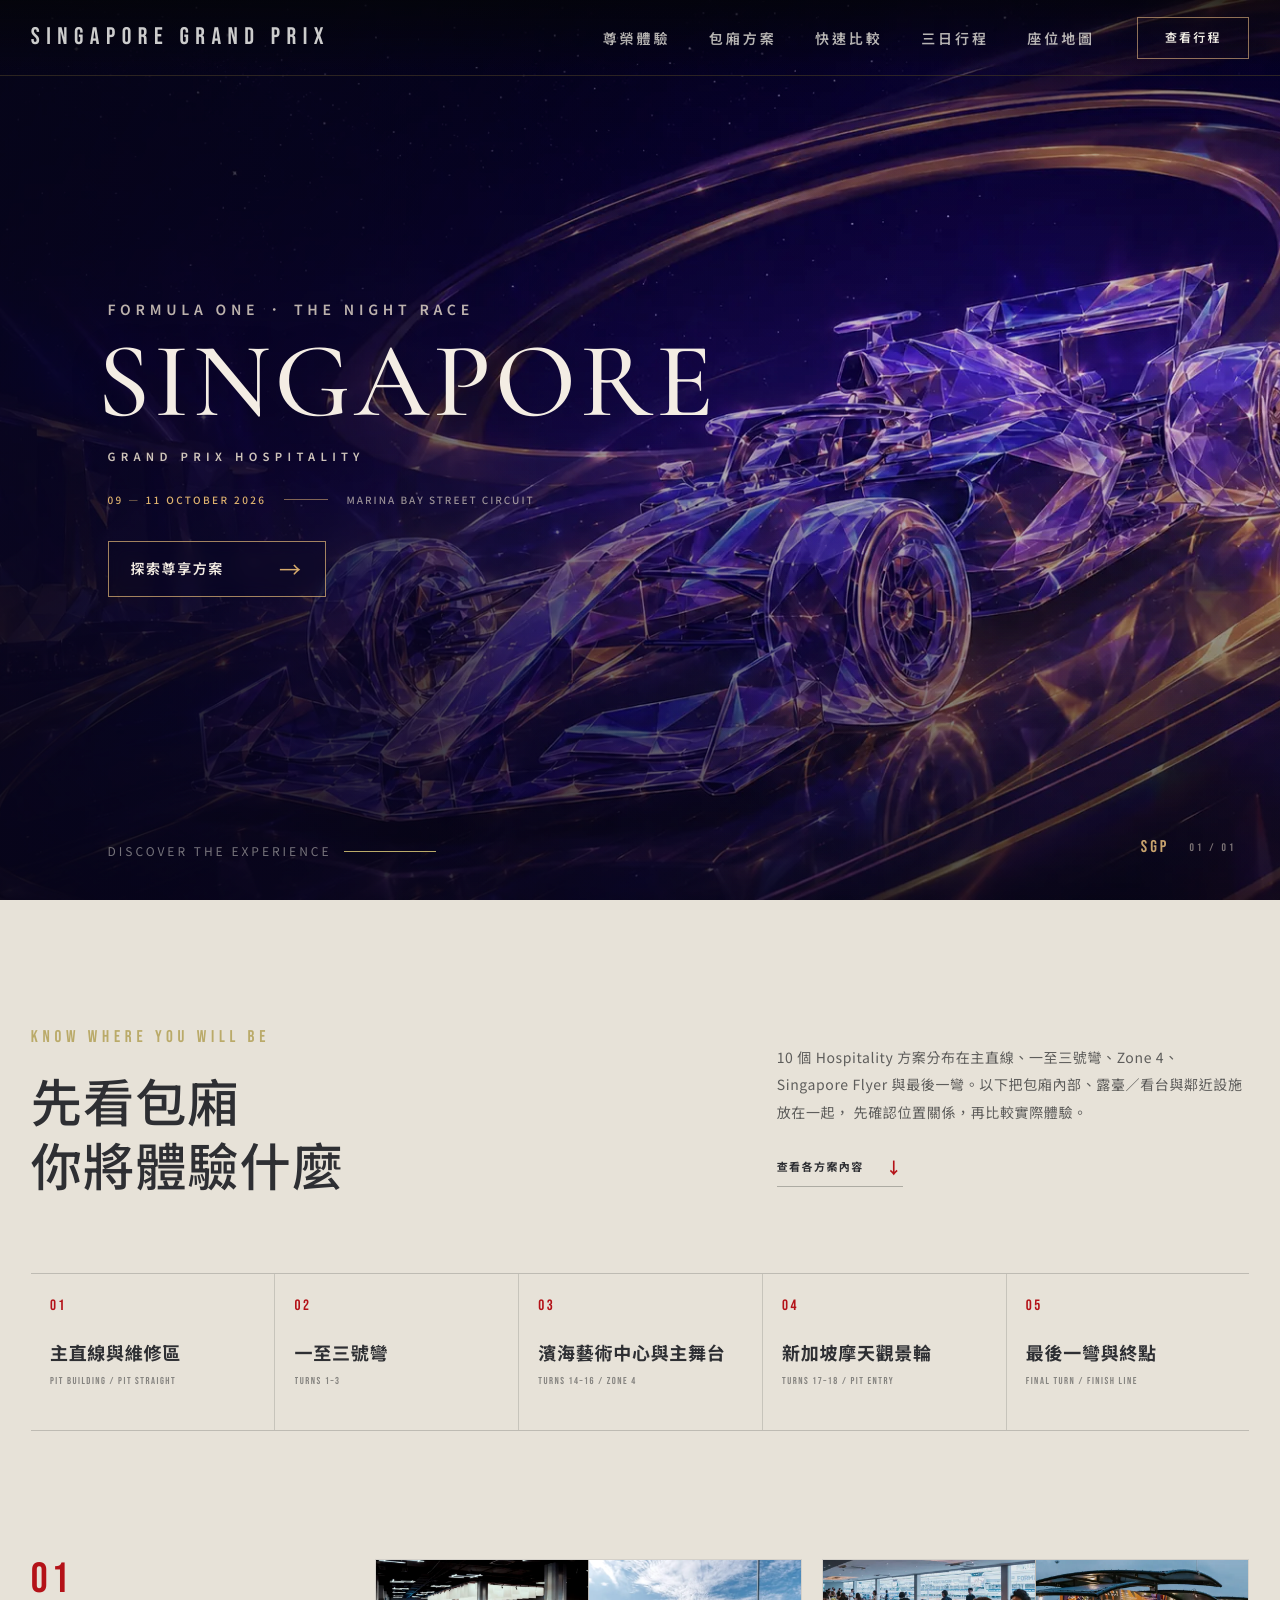
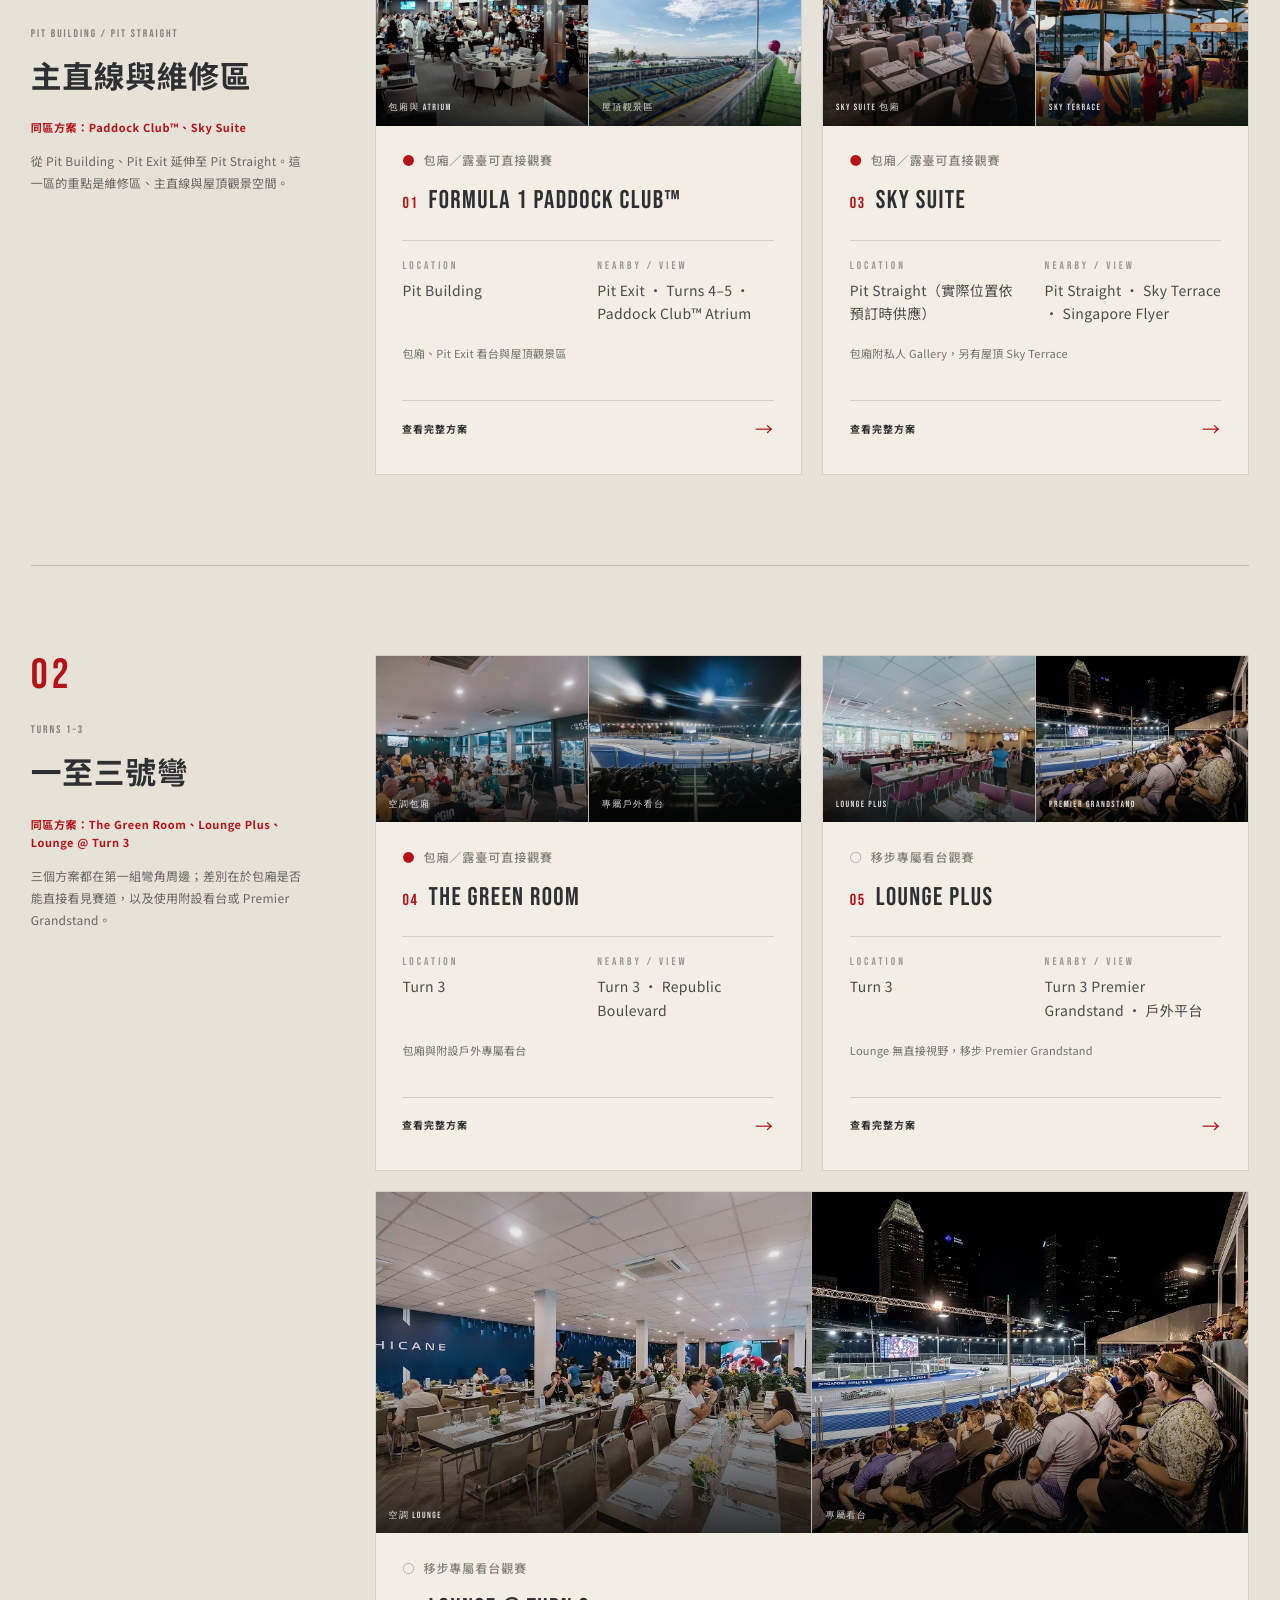
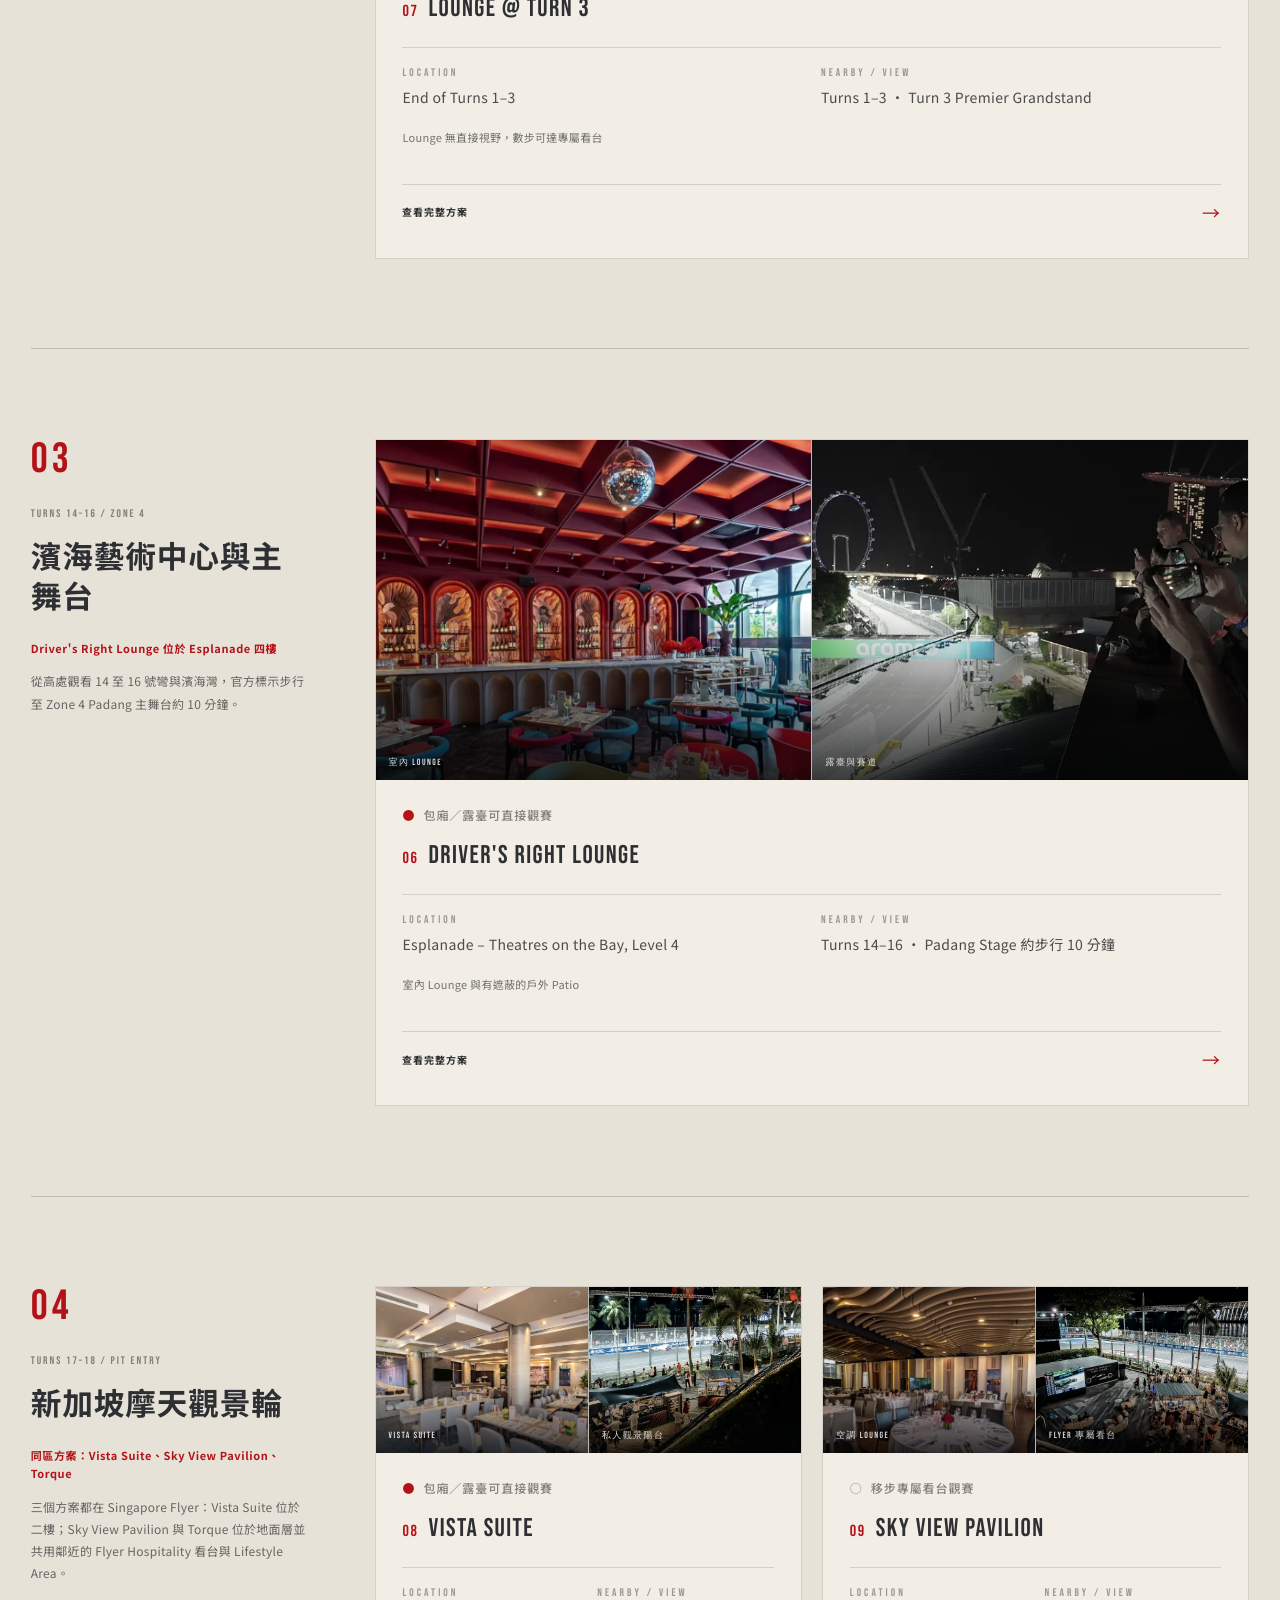
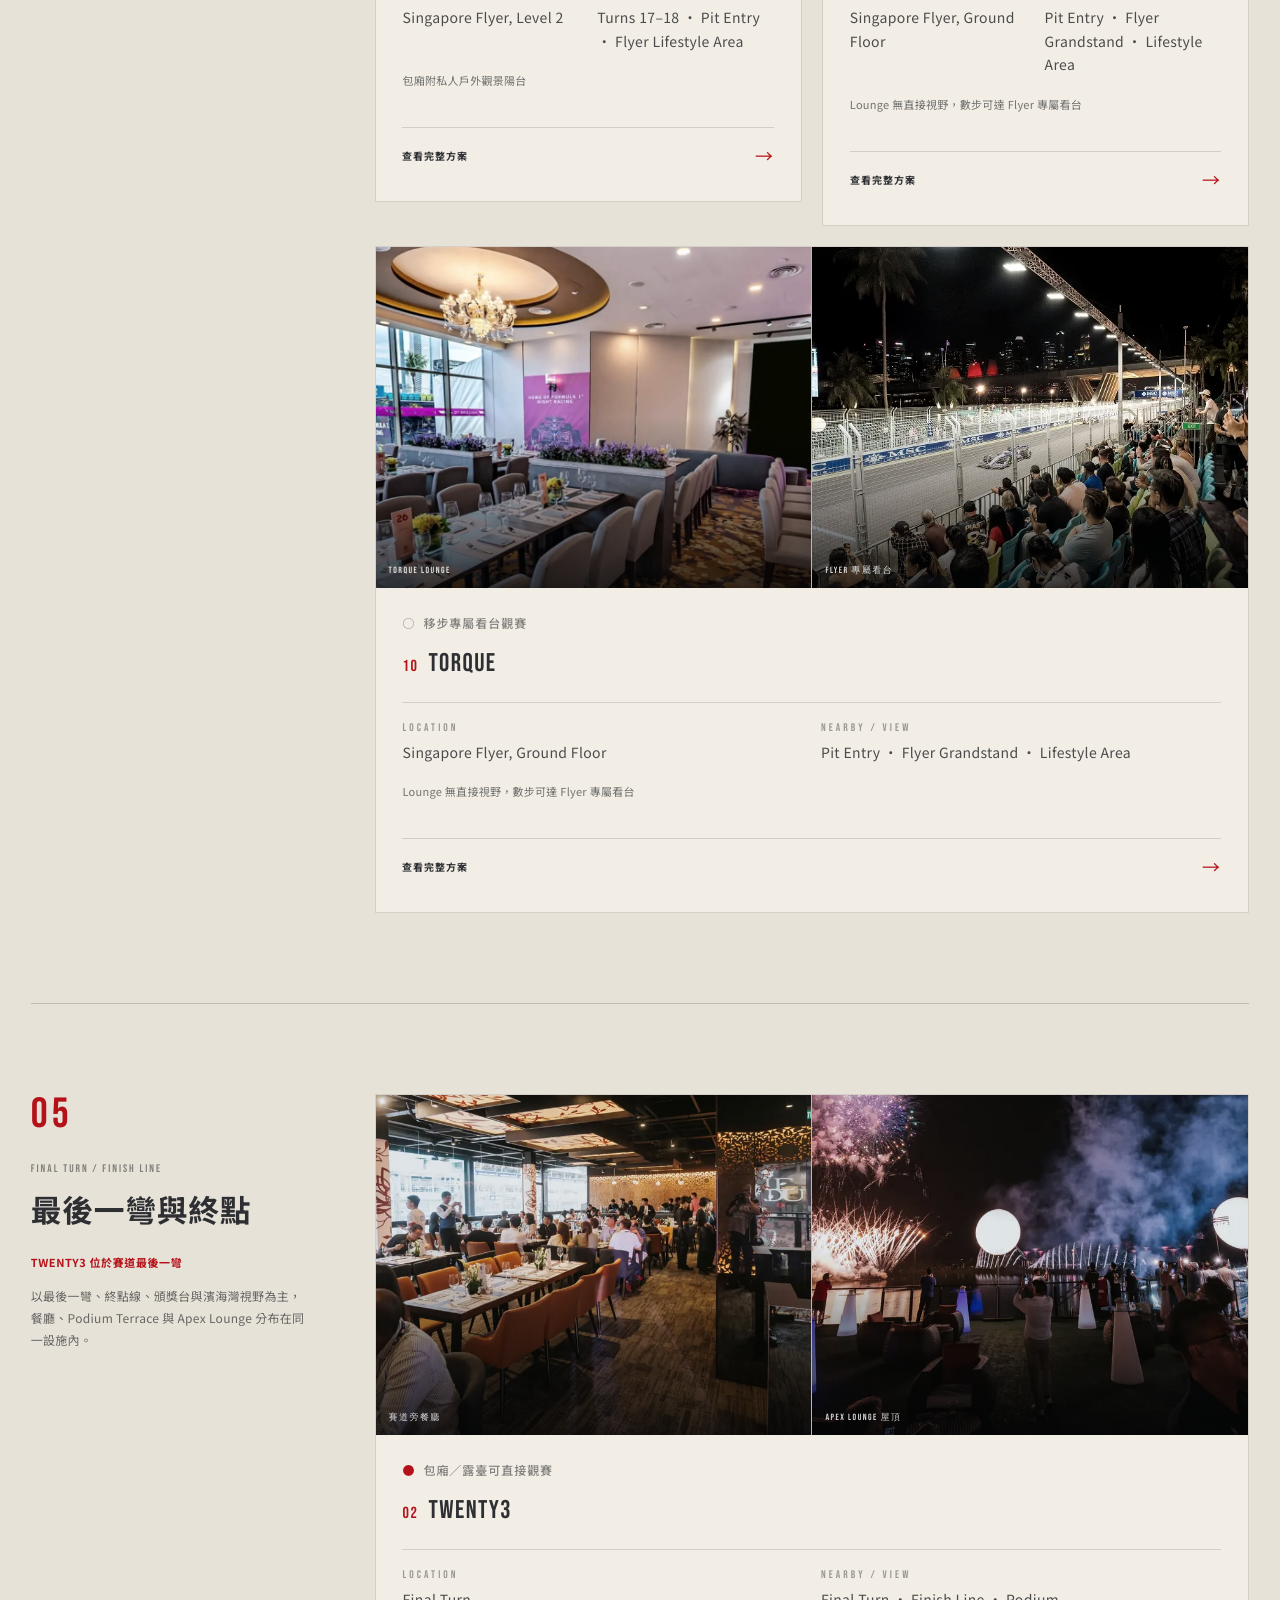
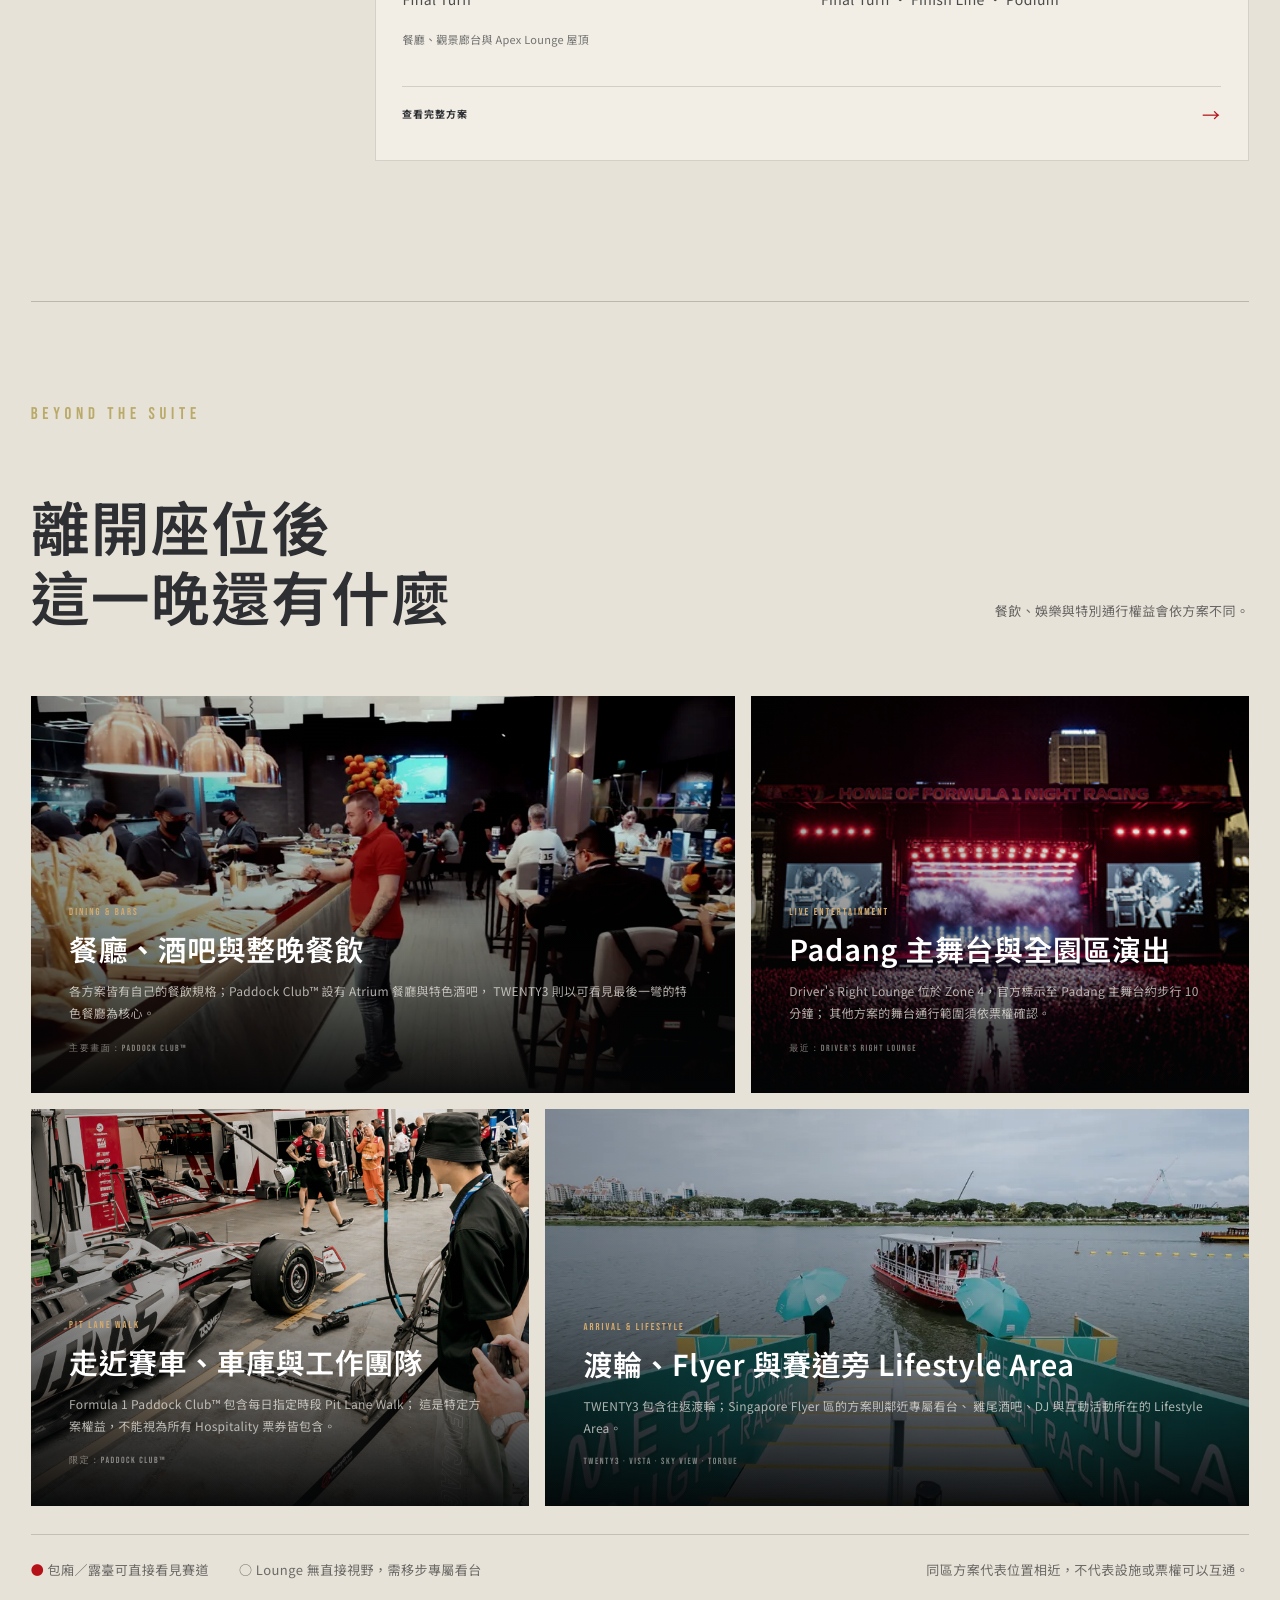
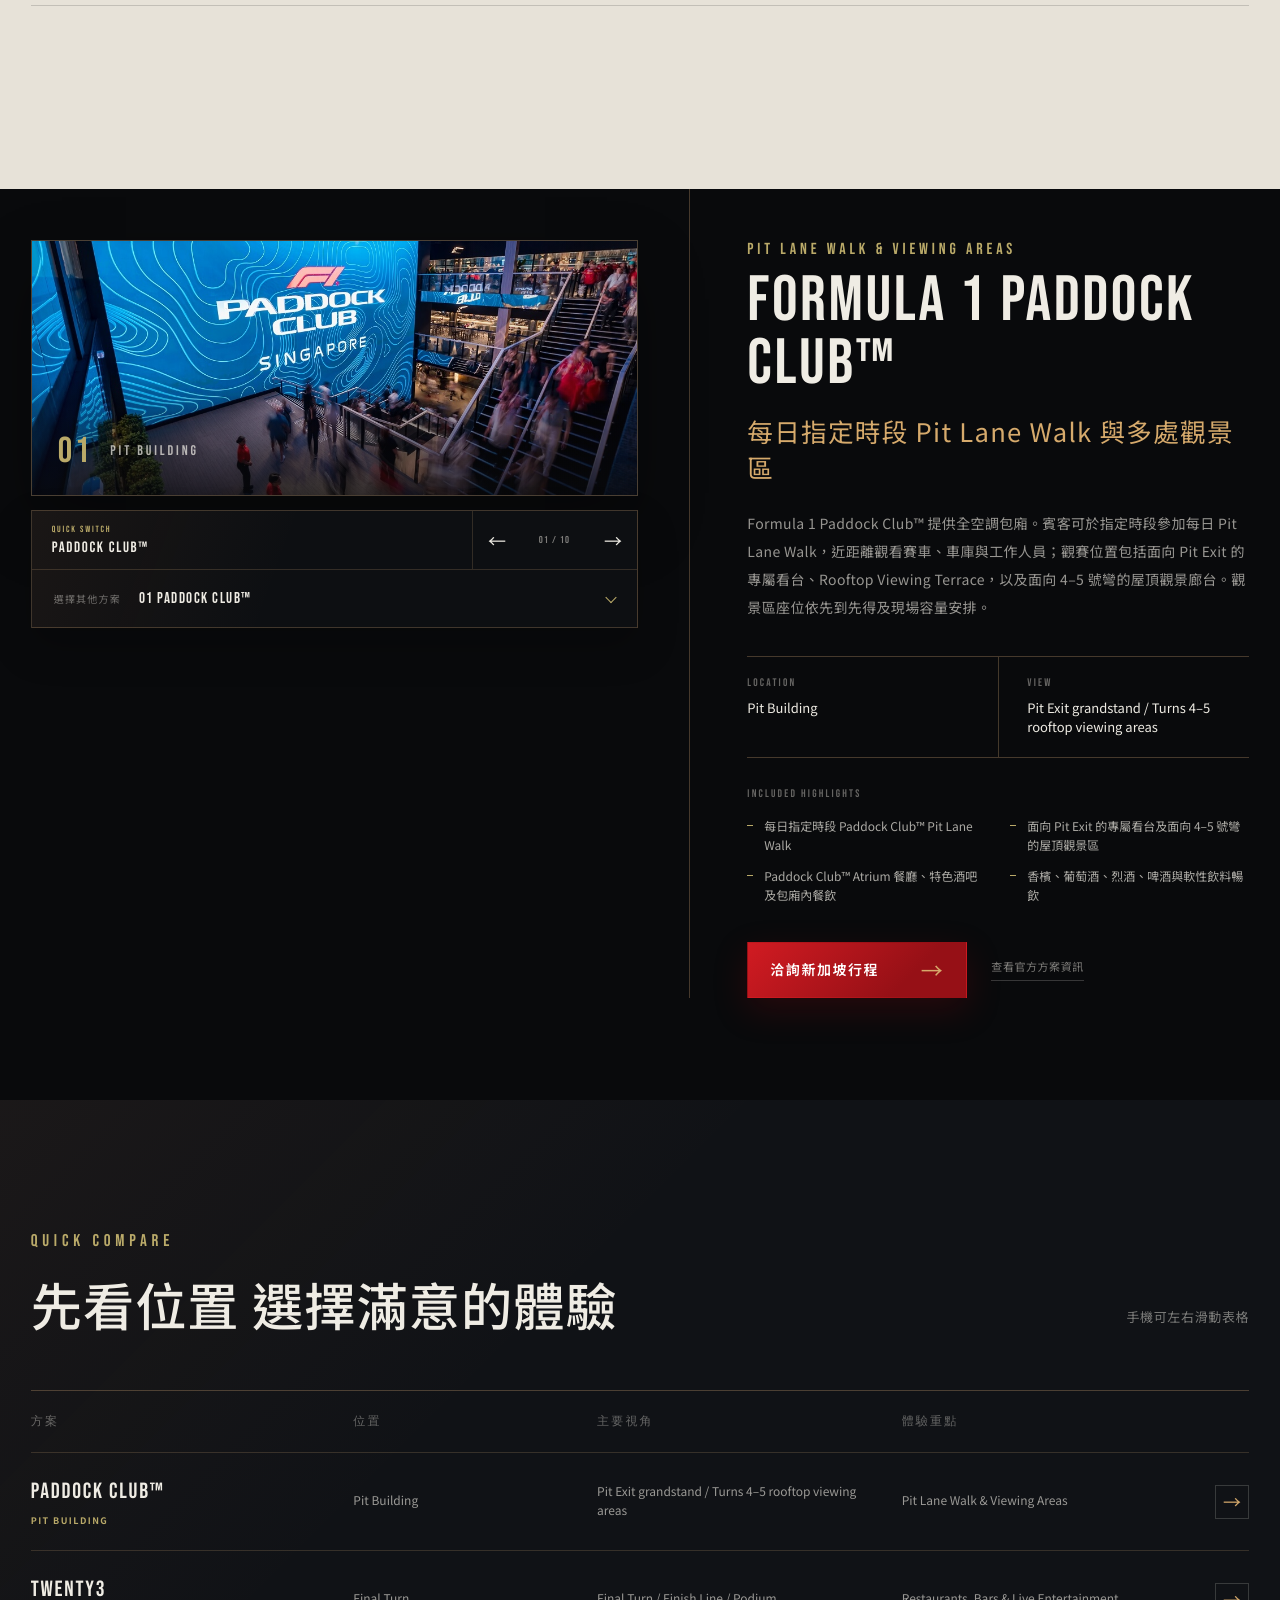
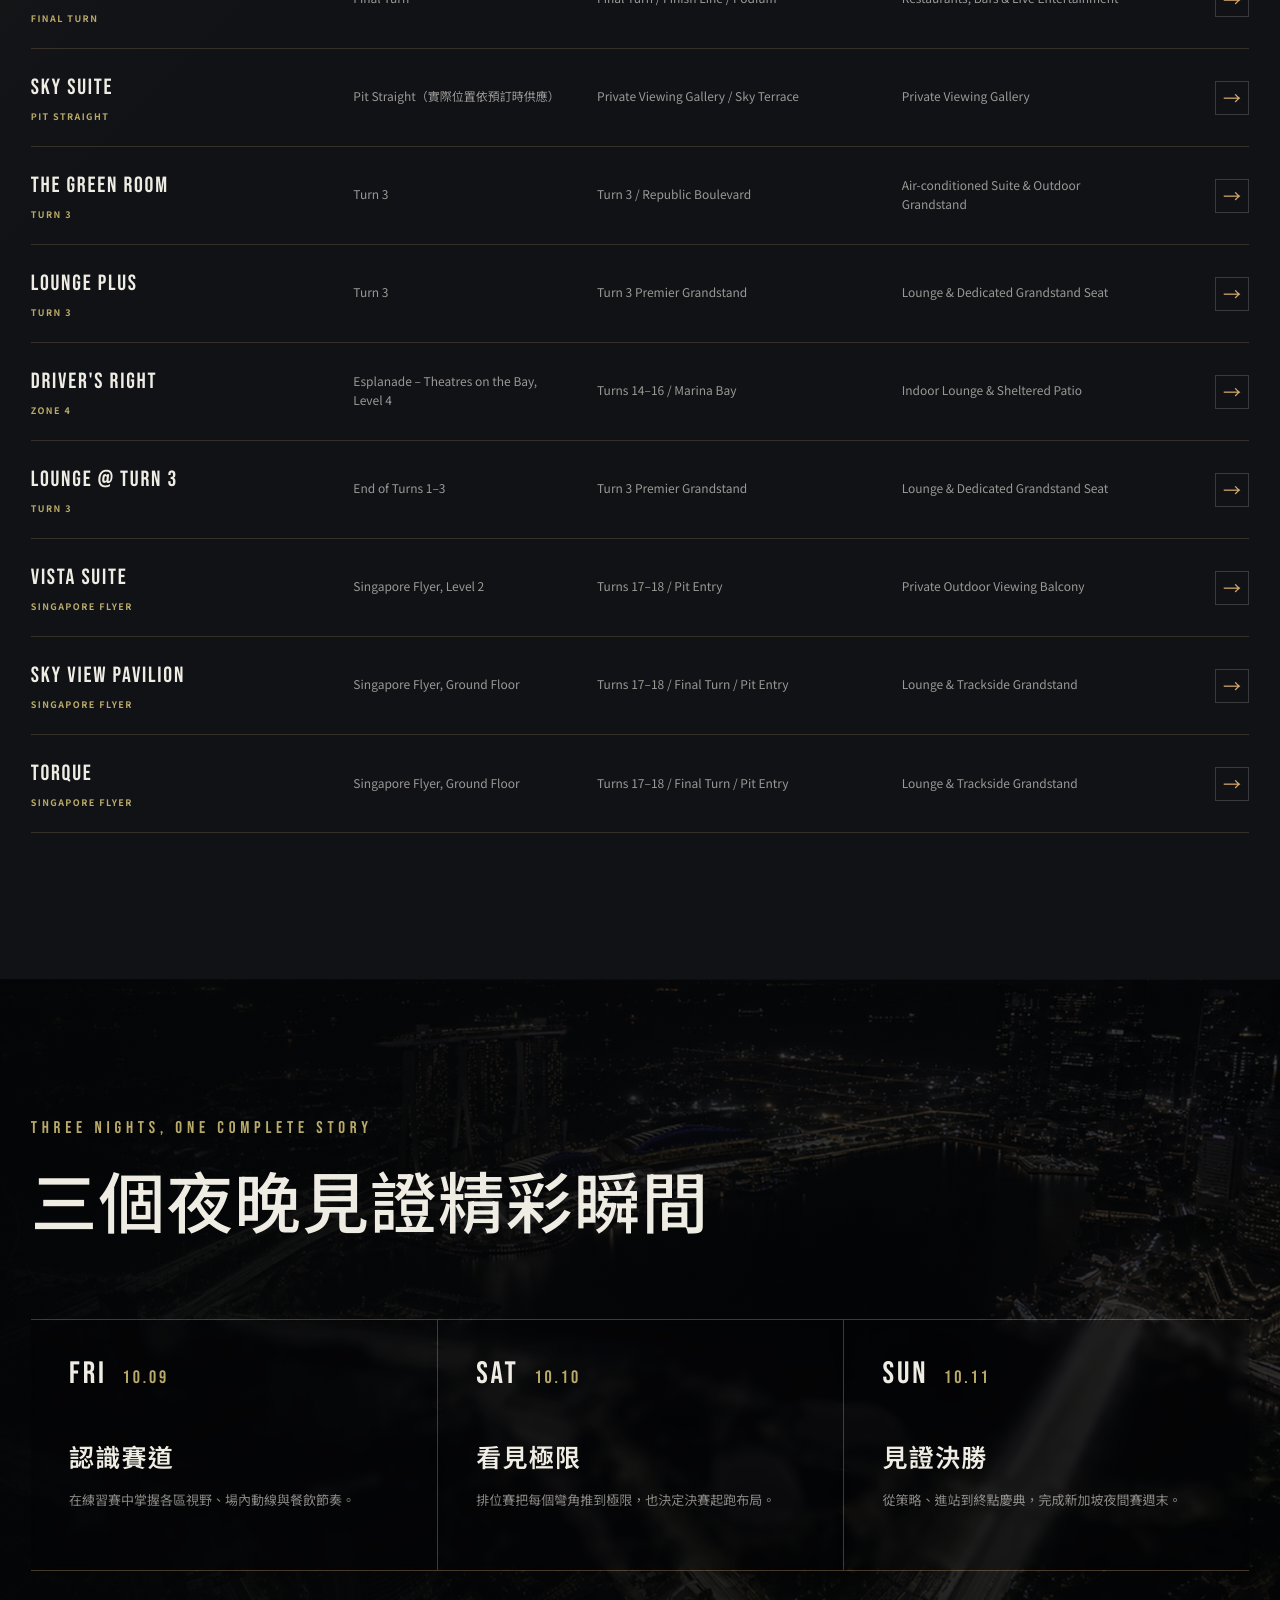
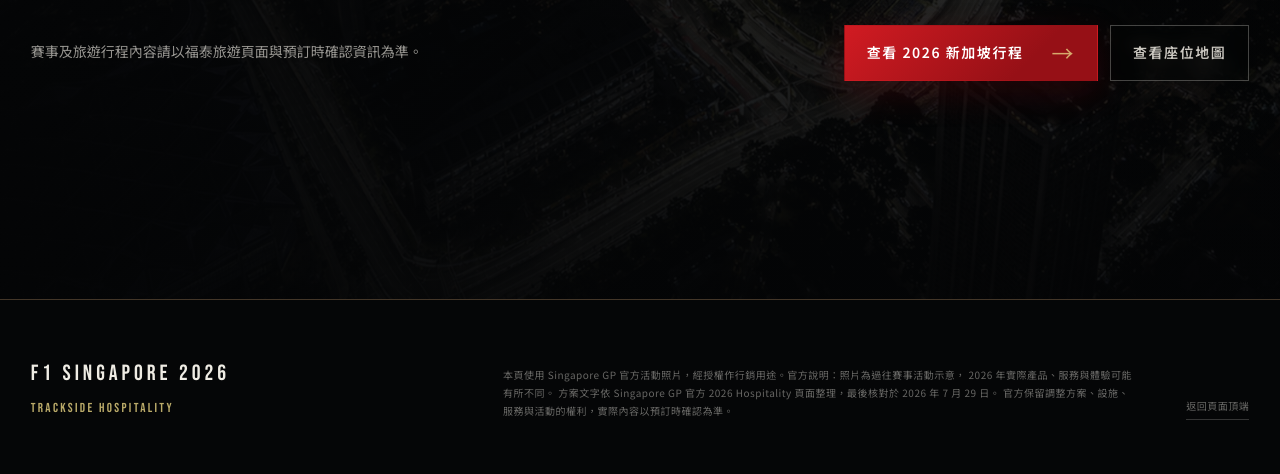
==== commit 1d09b618: "Add files via upload" ====
--- a/races/singapore/hospitality/index.html
+++ b/races/singapore/hospitality/index.html
@@ -4,17 +4,11 @@
   <meta charset="utf-8">
   <meta name="viewport" content="width=device-width, initial-scale=1">
   <title>F1 新加坡大獎賽 2026｜Trackside Hospitality</title>
-  <meta
-    name="description"
-    content="依 Singapore GP 官方資料整理 2026 F1 新加坡大獎賽 Trackside Hospitality 方案、位置、觀賽區域與服務內容。"
-  >
+  <meta name="description" content="Singapore GP 官方資料整理 2026 F1 新加坡大獎賽 Trackside Hospitality 方案、位置、觀賽區域與服務內容。">
 
   <link rel="preconnect" href="https://fonts.googleapis.com">
   <link rel="preconnect" href="https://fonts.gstatic.com" crossorigin>
-  <link
-    href="https://fonts.googleapis.com/css2?family=Bebas+Neue&family=Cormorant+Garamond:wght@500;600&family=Noto+Sans+TC:wght@400;500;600;700;800;900&display=swap"
-    rel="stylesheet"
-  >
+  <link href="https://fonts.googleapis.com/css2?family=Bebas+Neue&family=Cormorant+Garamond:wght@500;600&family=Noto+Sans+TC:wght@400;500;600;700;800;900&display=swap" rel="stylesheet" >
   <link rel="stylesheet" href="css/hospitality.css">
 </head>
 <body>
@@ -22,8 +16,7 @@
 
   <header class="hospitality-header" data-site-header>
     <a class="hospitality-header__brand" href="../../../index.html" aria-label="返回 F1 賽事首頁">
-      <span class="hospitality-header__brand-mark" aria-hidden="true"></span>
-      <span>F1 SINGAPORE 2026</span>
+      <span>SINGAPORE GRAND PRIX</span>
     </a>
 
     <button
@@ -68,21 +61,13 @@
       data-hero
     >
       <div class="hospitality-hero__media" aria-hidden="true">
-        <img
-          class="hospitality-hero__image is-visible"
-          src="../../../assets/pic/singapore/singapore-hospitality-hero-crystal.webp"
-          alt=""
-          width="1672"
-          height="941"
-        >
+        <img class="hospitality-hero__image is-visible" src="../../../assets/pic/singapore/singapore-hospitality-hero-crystal.webp" alt="" width="1672" height="941" >
         <span class="hospitality-hero__shade"></span>
         <span class="hospitality-hero__grain"></span>
       </div>
 
-      <div class="hospitality-hero__topline" aria-hidden="true"></div>
-
       <div class="hospitality-hero__content">
-        <p class="hospitality-hero__eyebrow">FORMULA 1 · THE NIGHT RACE · 2026</p>
+        <p class="hospitality-hero__eyebrow">FORMULA ONE ． THE NIGHT RACE</p>
 
         <h1 class="hospitality-hero__title" id="heroTitle">
           <span>SINGAPORE</span>
@@ -119,7 +104,7 @@
         <div class="experience-section__head">
           <div class="section-heading section-heading--compact reveal">
             <p class="section-heading__eyebrow">KNOW WHERE YOU WILL BE</p>
-            <h2 id="experienceTitle">先看包廂，<br>再看你會看見什麼。</h2>
+            <h2 id="experienceTitle">先看包廂<br>你將體驗什麼</h2>
           </div>
 
           <div class="experience-section__intro reveal">
@@ -149,10 +134,9 @@
         >
           <div class="night-experience__head reveal">
             <p class="section-heading__eyebrow">BEYOND THE SUITE</p>
-            <h3 id="nightExperienceTitle">離開座位後，<br>這一晚還有什麼</h3>
+            <h3 id="nightExperienceTitle">離開座位後<br>這一晚還有什麼</h3>
             <p>
-              餐飲、娛樂與特別通行權益會依方案不同。下方以官方 2026 方案明確列出的內容為例，
-              並標出主要對應方案。
+              餐飲、娛樂與特別通行權益會依方案不同。
             </p>
           </div>
 
@@ -358,7 +342,7 @@
         <div class="comparison-section__head">
           <div class="section-heading section-heading--compact reveal">
             <p class="section-heading__eyebrow">QUICK COMPARE</p>
-            <h2 id="comparisonTitle">先看位置，再看你在意的體驗</h2>
+            <h2 id="comparisonTitle">先看位置 選擇滿意的體驗</h2>
           </div>
           <p class="comparison-section__hint reveal">手機可左右滑動表格</p>
         </div>
@@ -394,7 +378,7 @@
       <div class="section-shell itinerary-section__content">
         <div class="section-heading section-heading--light reveal">
           <p class="section-heading__eyebrow">THREE NIGHTS, ONE COMPLETE STORY</p>
-          <h2 id="itineraryTitle">三個夜晚，從熟悉賽道到見證決勝。</h2>
+          <h2 id="itineraryTitle">三個夜晚見證精彩瞬間</h2>
         </div>
 
         <div class="itinerary-timeline">
@@ -418,21 +402,11 @@
         <div class="itinerary-section__cta reveal">
           <p>賽事及旅遊行程內容請以福泰旅遊頁面與預訂時確認資訊為準。</p>
           <div>
-            <a
-              class="hospitality-button hospitality-button--primary"
-              href="https://www.tristar.com.tw/grouptour/Detail/index/291"
-              target="_blank"
-              rel="noopener noreferrer"
-            >
+            <a class="hospitality-button hospitality-button--primary" href="https://www.tristar.com.tw/grouptour/Detail/index/291" target="_blank" rel="noopener noreferrer" >
               <span>查看 2026 新加坡行程</span>
               <span class="hospitality-button__arrow" aria-hidden="true">→</span>
             </a>
-            <a
-              class="hospitality-button hospitality-button--ghost hospitality-button--light"
-              href="https://www.tristar.com.tw/active/up/image/files/seat-map/index.html"
-              target="_blank"
-              rel="noopener noreferrer"
-            >
+            <a class="hospitality-button hospitality-button--ghost hospitality-button--light" href="../seatmap/index.html" target="_blank" rel="noopener noreferrer">
               查看座位地圖
             </a>
           </div>
--- a/races/singapore/hospitality/css/hospitality.css
+++ b/races/singapore/hospitality/css/hospitality.css
@@ -2,18 +2,18 @@
   --hospitality-font: "Noto Sans TC", "Microsoft JhengHei", sans-serif;
   --hospitality-display: "Bebas Neue", "Arial Narrow", Impact, sans-serif;
   --hospitality-black: #050607;
-  --hospitality-ink: #0a0c0f;
+  --hospitality-ink: #2e2f33;
   --hospitality-panel: #111317;
   --hospitality-panel-soft: #181a1e;
   --hospitality-ivory: #efece4;
   --hospitality-muted: #a9a8a4;
-  --hospitality-copper: #c87942;
+  --hospitality-copper: #baaa69;
   --hospitality-gold: #d6aa6c;
   --hospitality-red: #b41218;
   --hospitality-red-bright: #d11b22;
   --hospitality-line: rgba(224, 180, 126, 0.28);
   --hospitality-white-line: rgba(255, 255, 255, 0.16);
-  --section-x: clamp(24px, 5.4vw, 104px);
+  --section-x: clamp(24px, 2.4dvw, 104px);
   --section-max: 1540px;
   --header-height: 76px;
 }
@@ -140,36 +140,11 @@
   width: max-content;
   gap: 14px;
   font-family: var(--hospitality-display);
-  font-size: 19px;
+  font-size: 24px;
   letter-spacing: 0.27em;
-}
-
-.hospitality-header__brand-mark {
-  position: relative;
-  display: inline-block;
-  width: 28px;
-  height: 28px;
-  border-left: 1px solid var(--hospitality-copper);
-  transform: skewX(-24deg);
-}
-
-.hospitality-header__brand-mark::before,
-.hospitality-header__brand-mark::after {
-  position: absolute;
-  left: 8px;
-  width: 18px;
-  height: 1px;
-  content: "";
-  background: var(--hospitality-copper);
-}
-
-.hospitality-header__brand-mark::before {
-  top: 8px;
-}
-
-.hospitality-header__brand-mark::after {
-  bottom: 8px;
-}
+  color: #ccc;
+}
+
 
 .hospitality-header__nav {
   display: flex;
@@ -182,7 +157,7 @@
   position: relative;
   padding-block: 28px 25px;
   color: rgba(239, 236, 228, 0.76);
-  font-size: 12px;
+  font-size: 14px;
   font-weight: 600;
   letter-spacing: 0.21em;
   transition: color 180ms ease;
@@ -248,17 +223,6 @@
   background: #050607;
 }
 
-.hospitality-hero::before {
-  position: absolute;
-  z-index: 3;
-  inset: 0;
-  pointer-events: none;
-  content: "";
-  border: solid rgba(224, 180, 126, 0.16);
-  border-width: 0 1px;
-  margin-inline: var(--section-x);
-}
-
 .hospitality-hero__media,
 .hospitality-hero__image,
 .hospitality-hero__shade,
@@ -301,16 +265,6 @@
   opacity: 0.16;
   mix-blend-mode: soft-light;
   background-image: url("data:image/svg+xml,%3Csvg viewBox='0 0 180 180' xmlns='http://www.w3.org/2000/svg'%3E%3Cfilter id='n'%3E%3CfeTurbulence type='fractalNoise' baseFrequency='.95' numOctaves='3' stitchTiles='stitch'/%3E%3C/filter%3E%3Crect width='100%25' height='100%25' filter='url(%23n)' opacity='.18'/%3E%3C/svg%3E");
-}
-
-.hospitality-hero__topline {
-  position: absolute;
-  z-index: 3;
-  top: calc(var(--header-height) + 17px);
-  right: var(--section-x);
-  left: var(--section-x);
-  height: 1px;
-  background: linear-gradient(90deg, var(--hospitality-copper), rgba(200, 121, 66, 0.12) 72%, transparent);
 }
 
 .hospitality-hero__content {
@@ -501,7 +455,7 @@
 }
 
 .hospitality-button--ghost {
-  min-width: 158px;
+  min-width: 100px;
   color: rgba(239, 236, 228, 0.84);
   border-color: rgba(239, 236, 228, 0.28);
   background: rgba(9, 10, 12, 0.18);
@@ -684,7 +638,7 @@
 
 .hospitality-hero__scroll > span:last-child {
   position: relative;
-  width: 46px;
+  width: 92px;
   height: 1px;
   overflow: hidden;
   background: rgba(239, 236, 228, 0.34);
@@ -739,20 +693,6 @@
   overflow: hidden;
   color: var(--hospitality-ink);
   background: #e7e2d8;
-}
-
-.experience-section::before {
-  position: absolute;
-  top: 0;
-  right: 10%;
-  width: 1px;
-  height: 168px;
-  content: "";
-  background: linear-gradient(
-    180deg,
-    var(--hospitality-red),
-    rgba(180, 18, 24, 0)
-  );
 }
 
 .experience-section .section-heading h2 {
@@ -846,7 +786,7 @@
 .hospitality-area-link__name {
   margin-top: 25px;
   color: var(--hospitality-ink);
-  font-size: 15px;
+  font-size: 18px;
   font-weight: 700;
   line-height: 1.45;
   letter-spacing: 0.04em;
@@ -1018,8 +958,8 @@
   gap: 8px;
   margin: 0;
   color: rgba(10, 12, 15, 0.48);
-  font-size: 9px;
-  font-weight: 700;
+  font-size: 12px;
+  font-weight: 500;
   letter-spacing: 0.08em;
 }
 
@@ -1035,7 +975,7 @@
   display: grid;
   grid-template-columns: auto minmax(0, 1fr);
   align-items: baseline;
-  gap: 15px;
+  gap: 10px;
   margin-top: 18px;
 }
 
@@ -1043,15 +983,15 @@
   margin: 0;
   color: var(--hospitality-red);
   font-family: var(--hospitality-display);
-  font-size: 14px;
-  letter-spacing: 0.12em;
+  font-size: 16px;
+  letter-spacing: 0.1em;
 }
 
 .suite-card__title-row h4 {
   margin: 0;
   color: var(--hospitality-ink);
   font-family: var(--hospitality-display);
-  font-size: clamp(25px, 2vw, 34px);
+  font-size: clamp(25px, 2vw, 38px);
   font-weight: 400;
   line-height: 1.06;
   letter-spacing: 0.055em;
@@ -1074,14 +1014,14 @@
 .suite-card__facts dt {
   color: rgba(10, 12, 15, 0.38);
   font-family: var(--hospitality-display);
-  font-size: 9px;
-  letter-spacing: 0.17em;
+  font-size: 11px;
+  letter-spacing: 0.28em;
 }
 
 .suite-card__facts dd {
   margin: 7px 0 0;
   color: rgba(10, 12, 15, 0.72);
-  font-size: 10px;
+  font-size: 14px;
   line-height: 1.7;
   letter-spacing: 0.025em;
 }
@@ -1129,7 +1069,7 @@
   display: grid;
   grid-template-columns: minmax(0, 1fr) minmax(320px, 0.65fr);
   align-items: end;
-  gap: clamp(36px, 6vw, 90px);
+  gap: clamp(36px, 6vw, 70px);
 }
 
 .night-experience__head .section-heading__eyebrow {
@@ -1152,6 +1092,7 @@
   font-size: 13px;
   line-height: 1.9;
   letter-spacing: 0.03em;
+  text-align: end;
 }
 
 .night-experience__grid {
@@ -1274,7 +1215,7 @@
 .experience-key p {
   margin: 0;
   color: rgba(10, 12, 15, 0.56);
-  font-size: 10px;
+  font-size: 13px;
   line-height: 1.7;
   letter-spacing: 0.035em;
 }
@@ -1288,7 +1229,7 @@
 }
 
 .experience-section__disclaimer {
-  max-width: 780px;
+  max-width: 480px;
   margin: 28px 0 0 auto;
   color: rgba(10, 12, 15, 0.48);
   font-size: 11px;
@@ -1314,7 +1255,7 @@
   }
 
   .suite-card:hover {
-    border-color: rgba(180, 18, 24, 0.3);
+    border-color: rgb(191 167 97 / 80%);
     box-shadow: 0 26px 54px rgba(55, 46, 35, 0.12);
     transform: translateY(-4px);
   }
@@ -2330,21 +2271,12 @@
     letter-spacing: 0.2em;
   }
 
-  .hospitality-header__brand-mark {
-    width: 22px;
-    height: 24px;
-  }
-
   .hospitality-hero {
     min-height: 820px;
     height: 100svh;
     max-height: 940px;
   }
 
-  .hospitality-hero::before {
-    margin-inline: 20px;
-  }
-
   .hospitality-hero__image {
     object-position: 62% center;
   }
@@ -2353,11 +2285,6 @@
     background:
       linear-gradient(90deg, rgba(3, 4, 5, 0.9) 0%, rgba(3, 4, 5, 0.6) 56%, rgba(3, 4, 5, 0.2)),
       linear-gradient(180deg, rgba(3, 4, 5, 0.1) 0%, rgba(3, 4, 5, 0.34) 54%, rgba(3, 4, 5, 0.94) 100%);
-  }
-
-  .hospitality-hero__topline {
-    right: 20px;
-    left: 20px;
   }
 
   .hospitality-hero__content {
@@ -2478,11 +2405,6 @@
 
   .experience-section {
     padding: 88px 0 90px;
-  }
-
-  .experience-section::before {
-    right: 34px;
-    height: 110px;
   }
 
   .experience-section__head {
@@ -2838,22 +2760,11 @@
   opacity: 0.08;
 }
 
-.hospitality-hero--kv .hospitality-hero__topline {
-  top: calc(var(--header-height) + 18px);
-  background:
-    linear-gradient(
-      90deg,
-      rgba(235, 191, 123, 0.9),
-      rgba(235, 191, 123, 0.12) 42%,
-      transparent 74%
-    );
-}
-
 .hospitality-hero--kv .hospitality-hero__content {
   justify-content: center;
   width: min(760px, 50vw);
   min-height: 100%;
-  padding: calc(var(--header-height) + 58px) 0 98px;
+  padding: calc(var(--header-height) + 18px) 0 98px;
   margin-left: clamp(72px, 8.4vw, 162px);
 }
 
@@ -2866,7 +2777,7 @@
   margin: 0 0 22px;
   color: rgba(244, 233, 215, 0.76);
   font-family: var(--hospitality-font);
-  font-size: 10px;
+  font-size: 14px;
   font-weight: 600;
   letter-spacing: 0.34em;
 }
@@ -2885,6 +2796,7 @@
 
 .hospitality-hero--kv .hospitality-hero__title > span {
   white-space: nowrap;
+  margin-left: -0.1em;
 }
 
 .hospitality-hero--kv .hospitality-hero__title small {
@@ -2978,7 +2890,7 @@
   bottom: 40px;
   left: clamp(72px, 8.4vw, 162px);
   font-family: var(--hospitality-font);
-  font-size: 9px;
+  font-size: 12px;
   letter-spacing: 0.25em;
 }
 
@@ -3044,9 +2956,6 @@
       linear-gradient(180deg, rgba(5, 4, 19, 0.03) 46%, rgba(5, 4, 19, 0.78) 100%);
   }
 
-  .hospitality-hero--kv .hospitality-hero__topline {
-    top: calc(var(--header-height) + 14px);
-  }
 
   .hospitality-hero--kv .hospitality-hero__content {
     justify-content: flex-start;
@@ -3090,11 +2999,6 @@
     height: 67.5vw;
   }
 
-  .hospitality-hero--kv .hospitality-hero__topline {
-    right: 20px;
-    left: 20px;
-  }
-
   .hospitality-hero--kv .hospitality-hero__content {
     width: auto;
     padding:
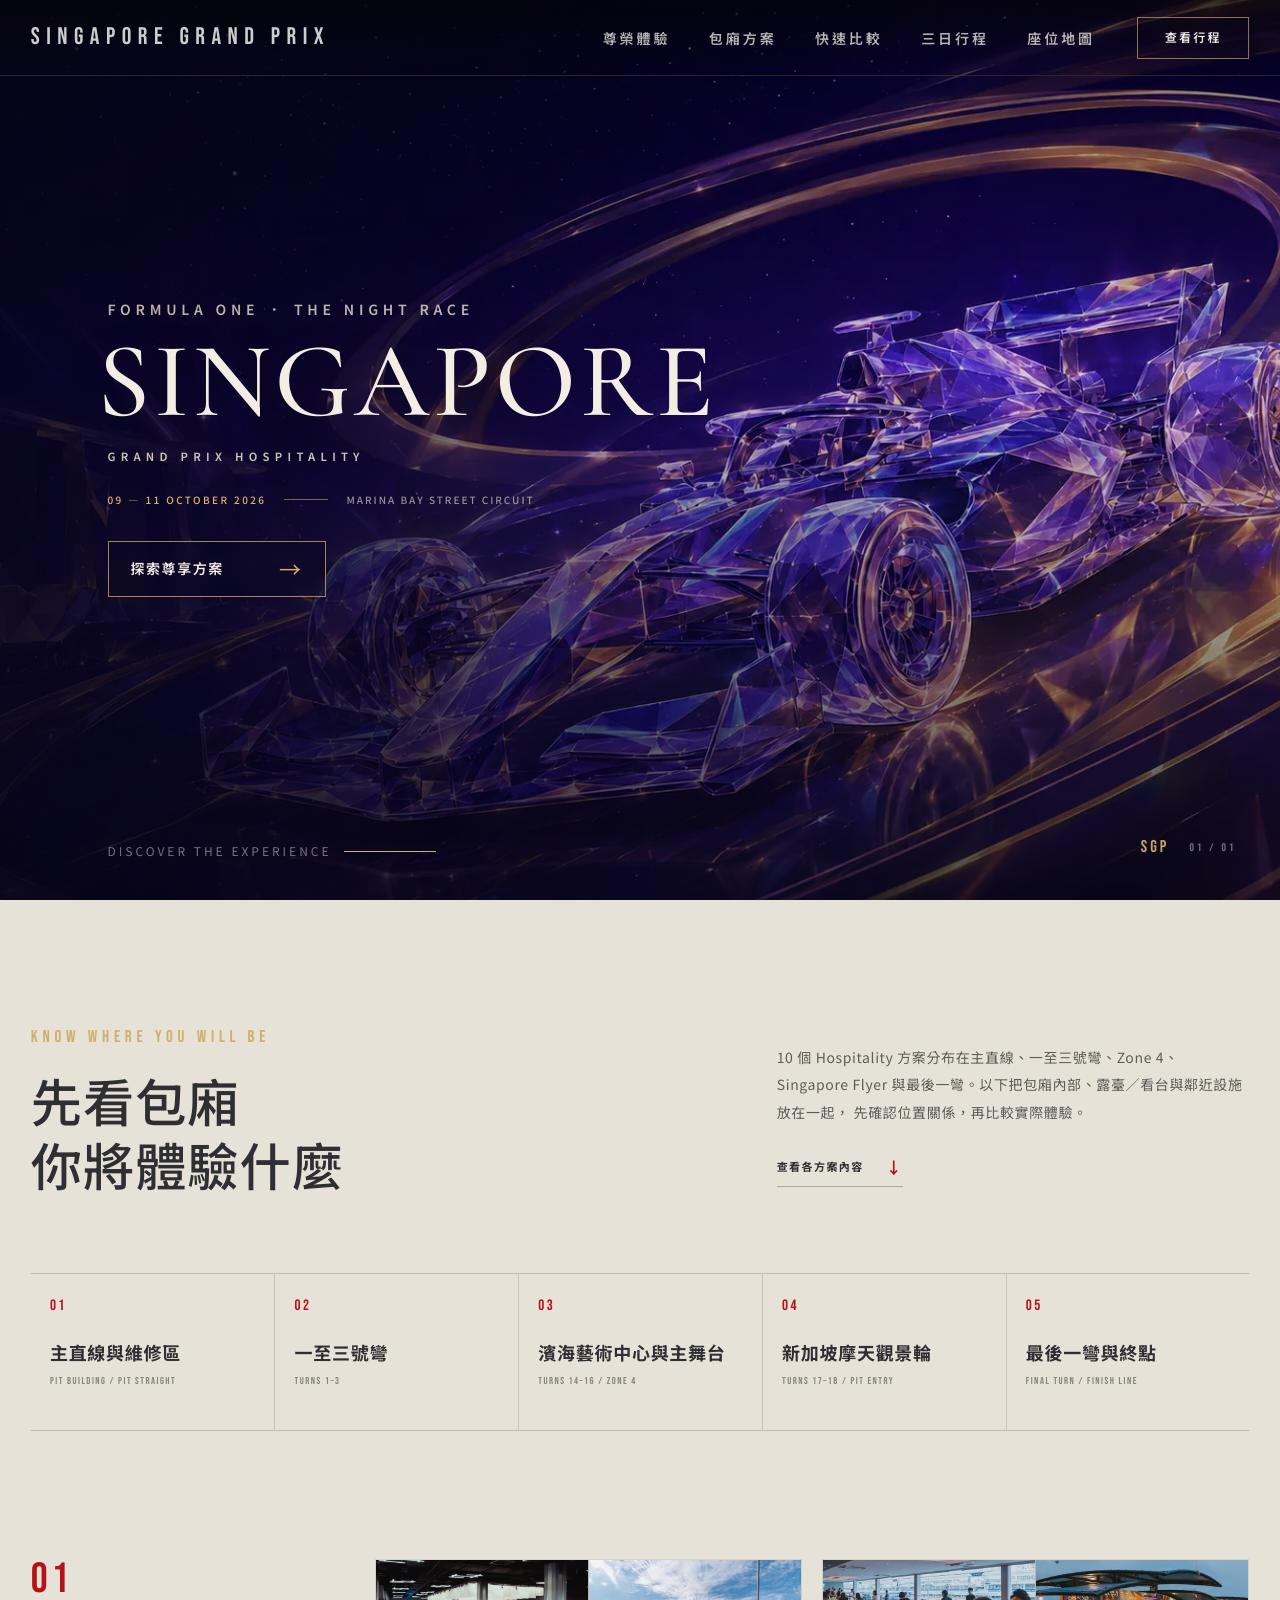
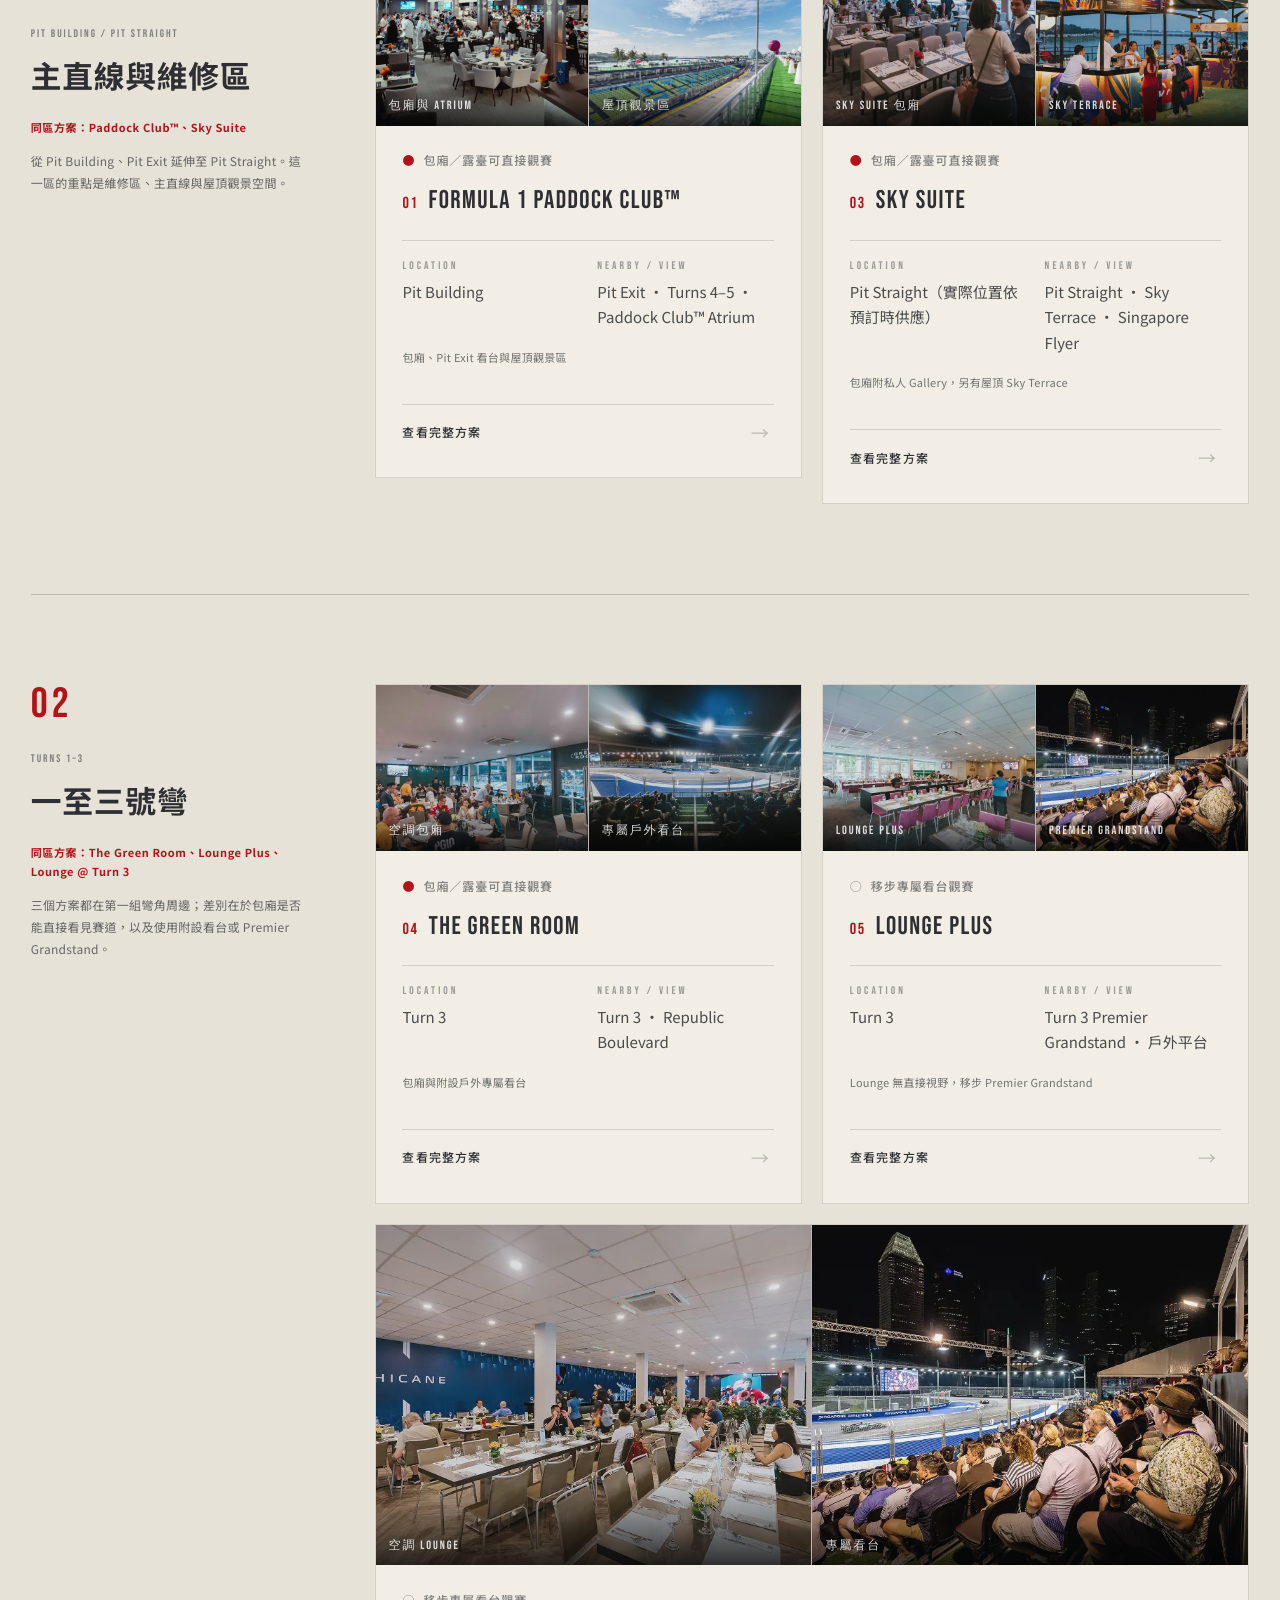
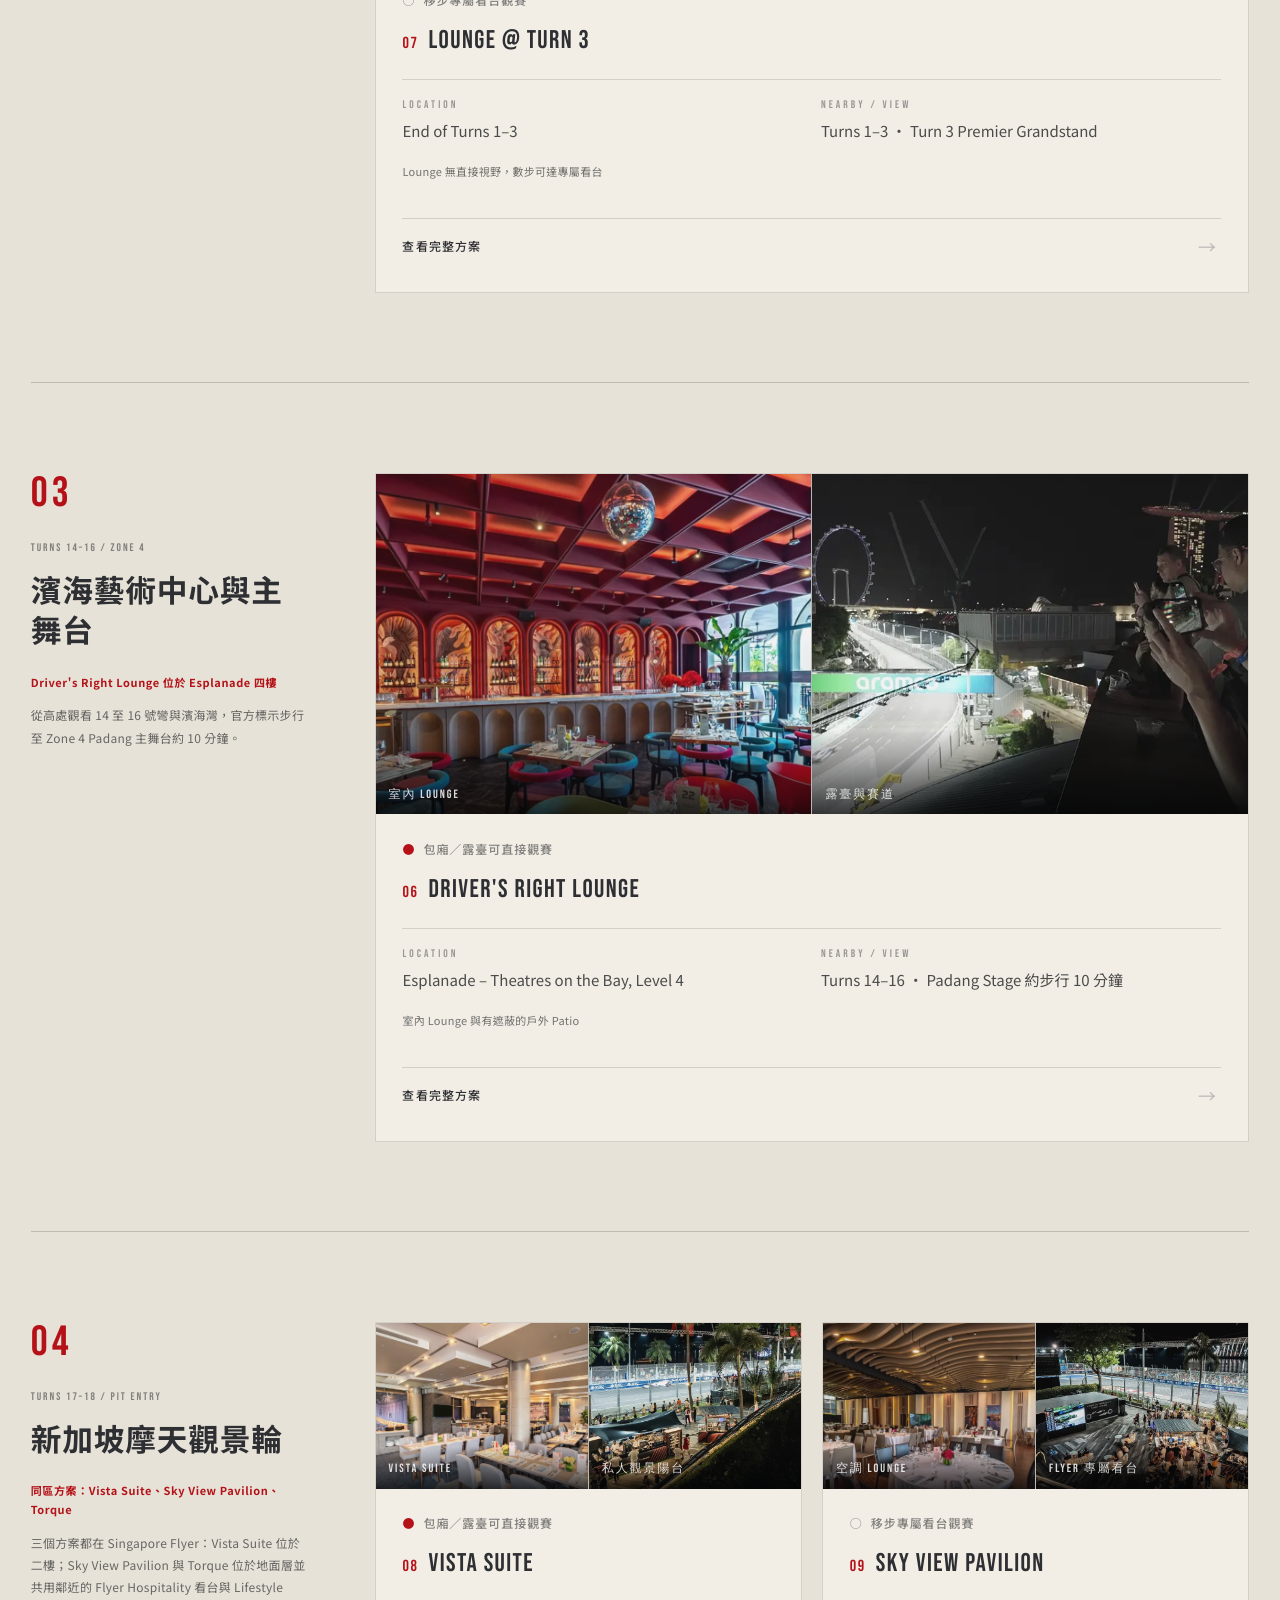
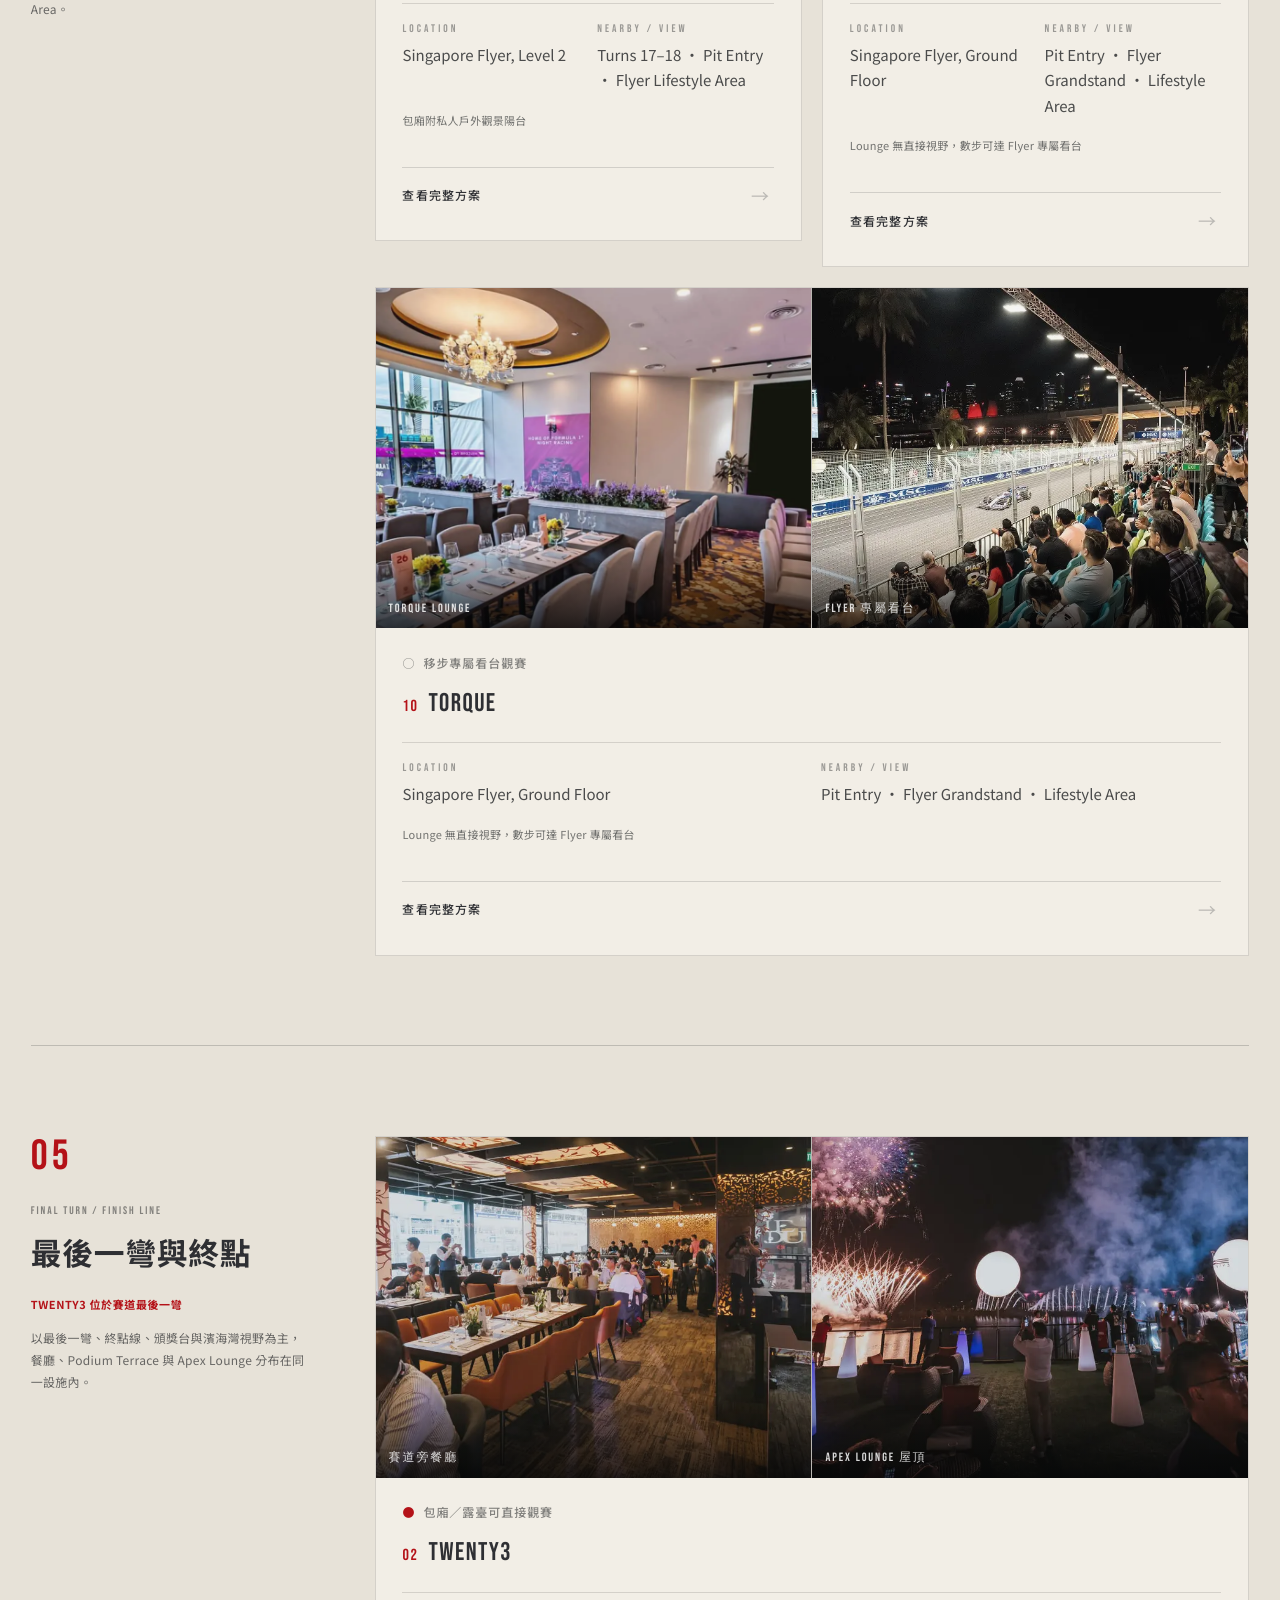
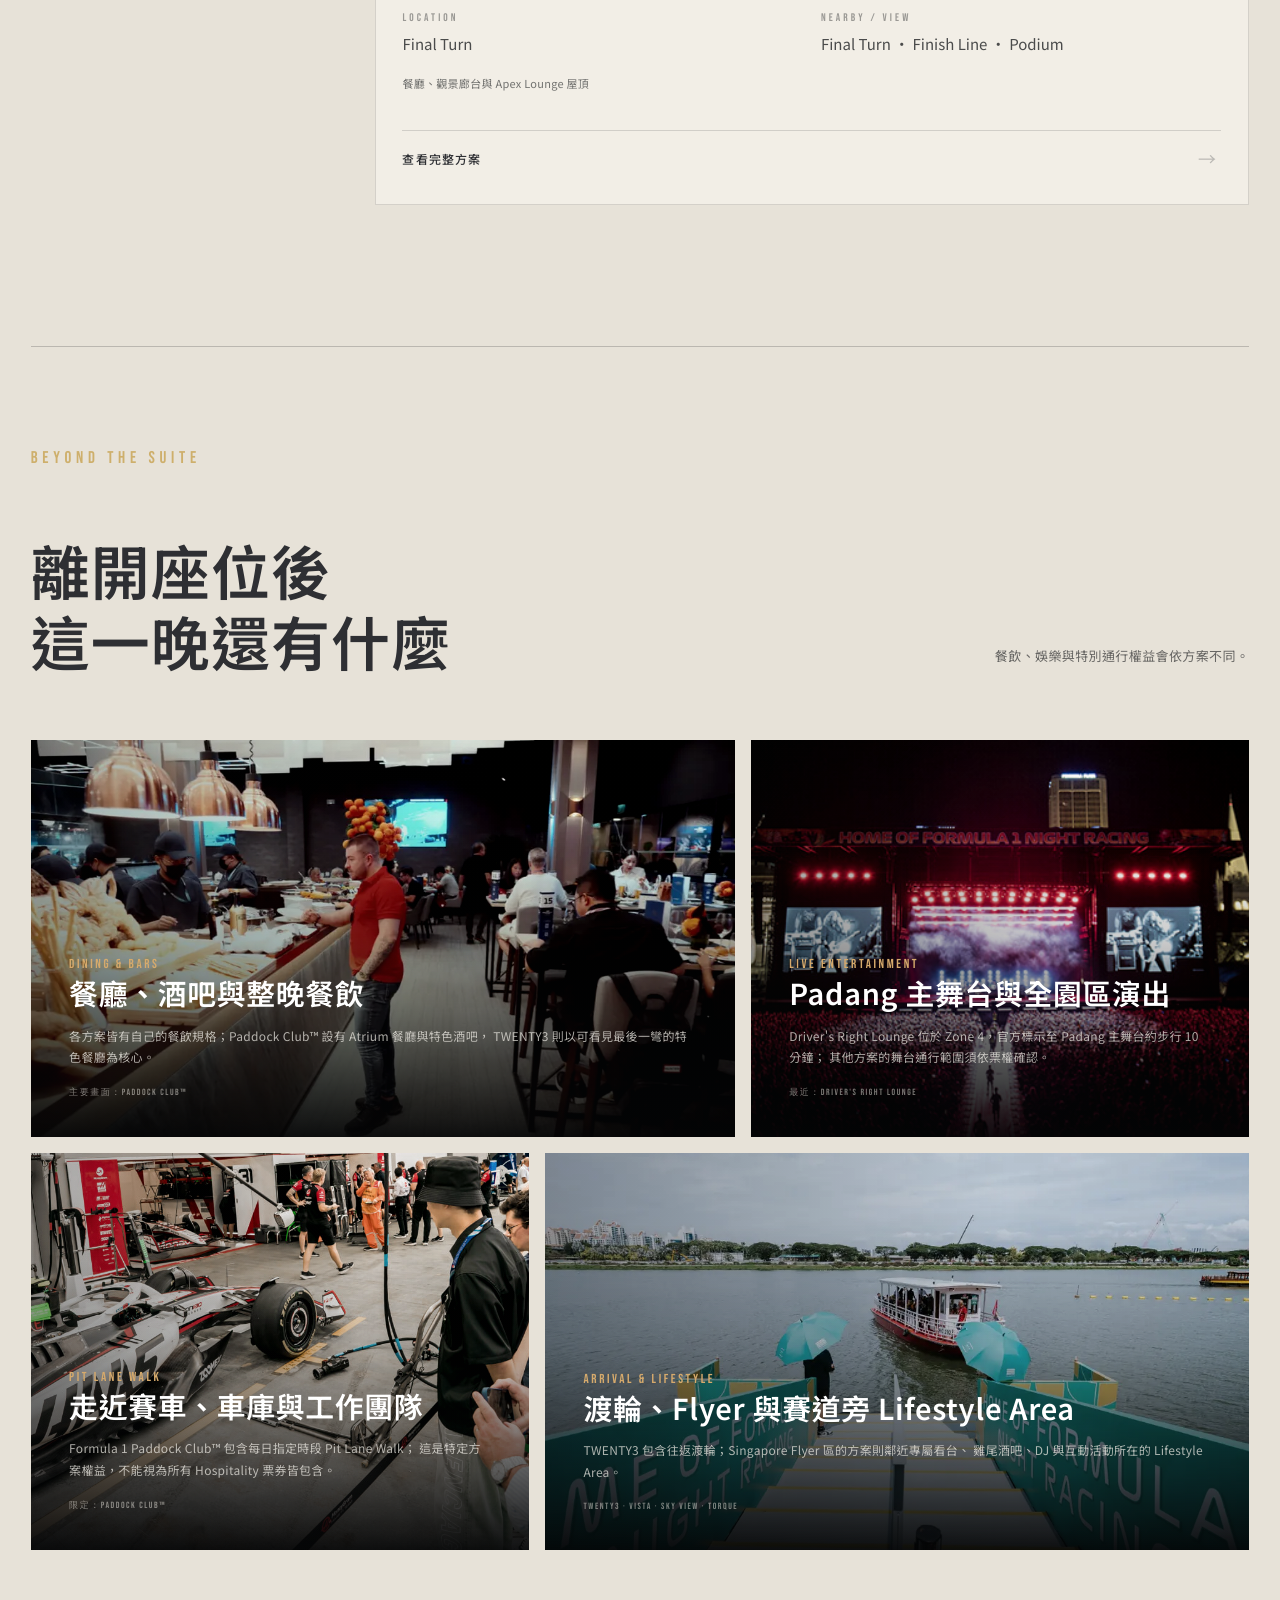
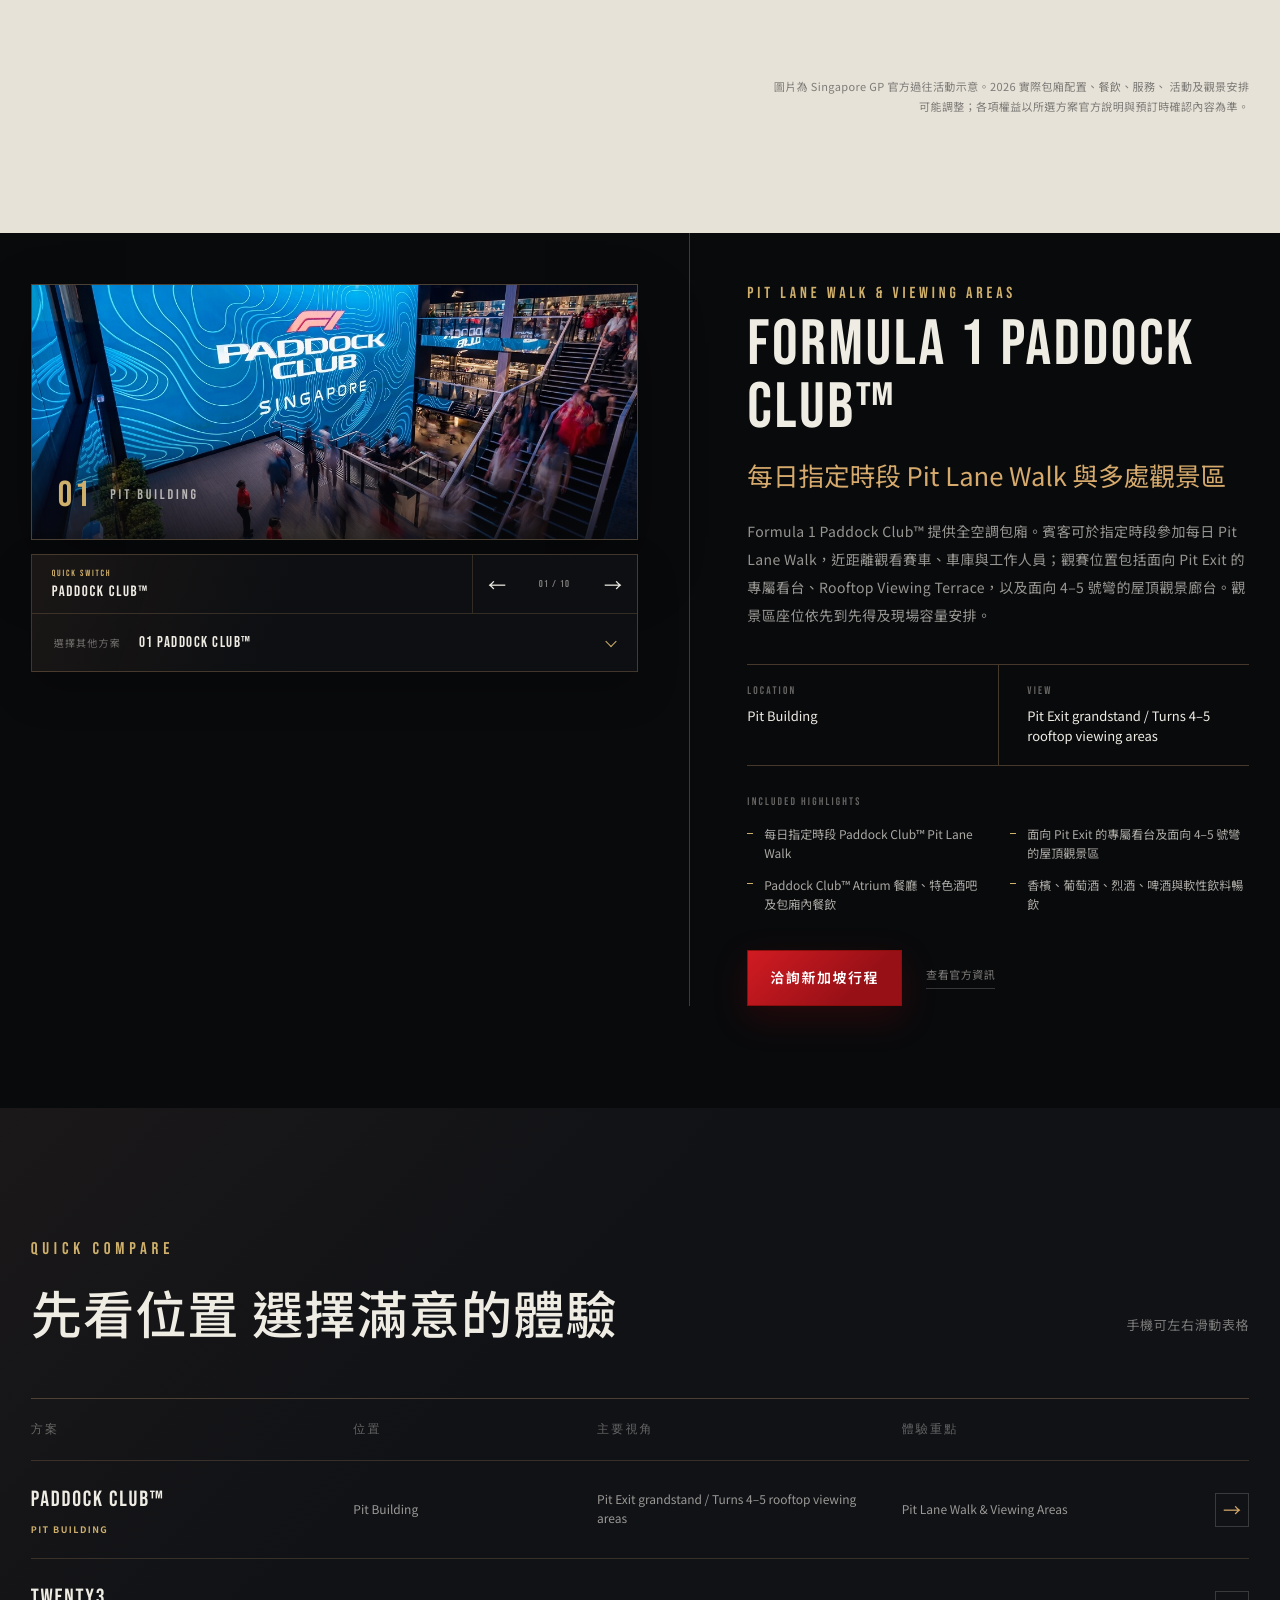
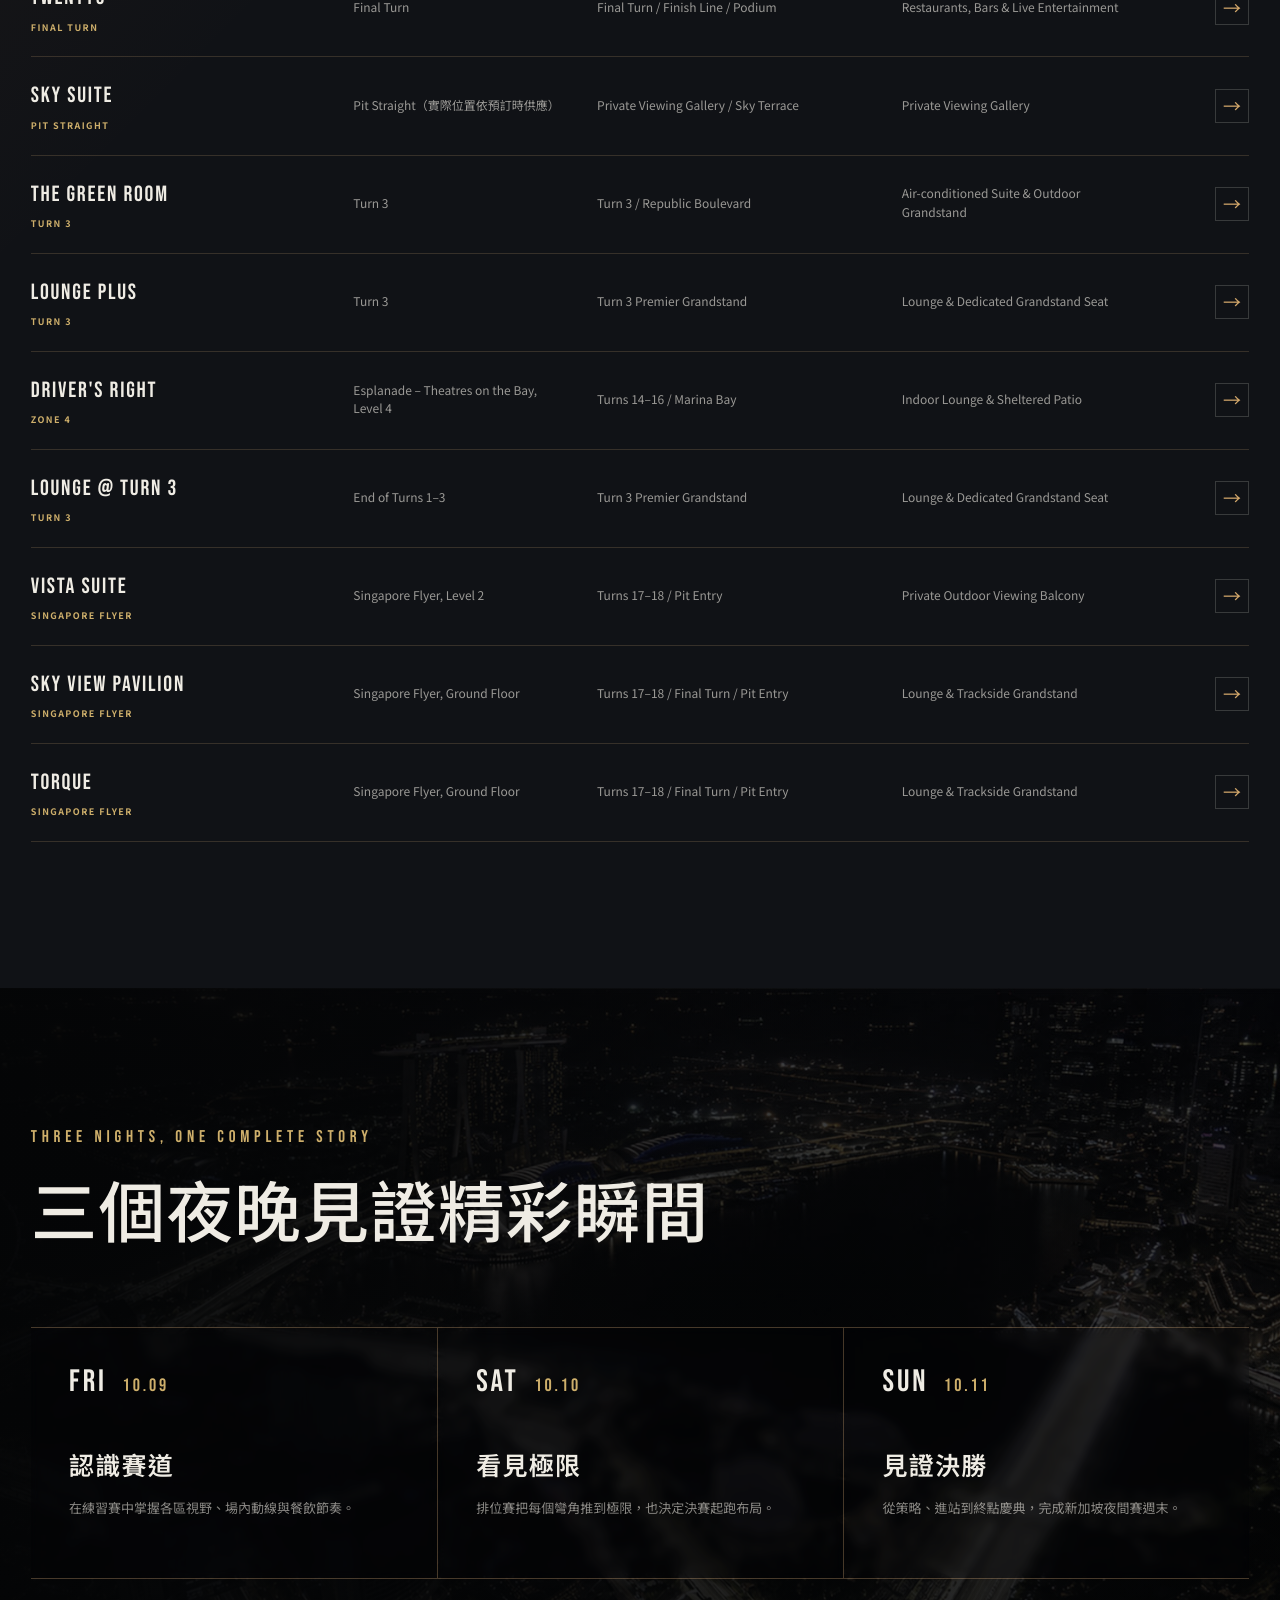
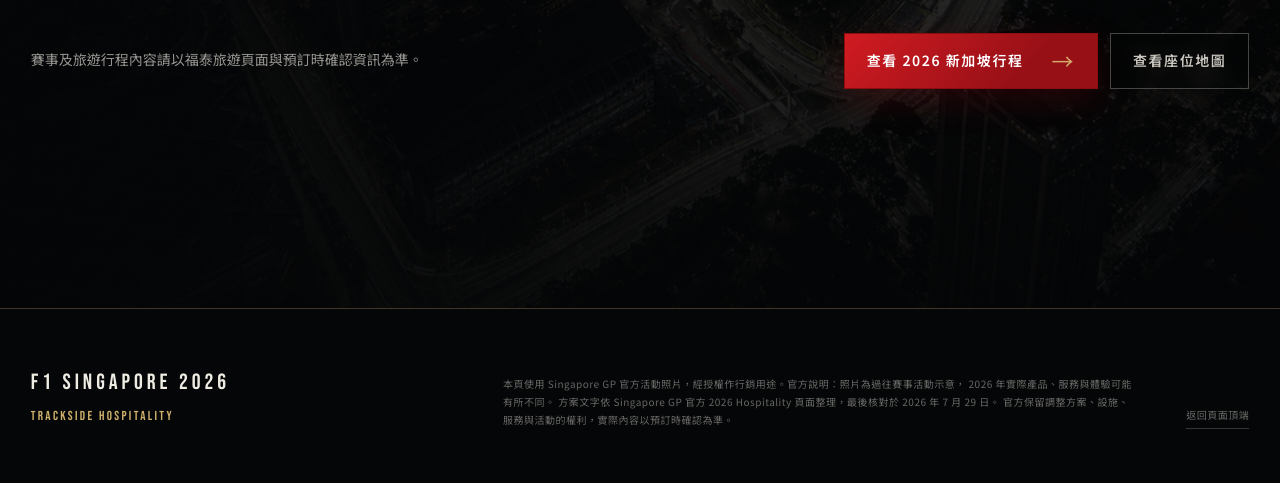
==== commit 2b63e969: "Add files via upload" ====
--- a/races/singapore/hospitality/index.html
+++ b/races/singapore/hospitality/index.html
@@ -322,7 +322,6 @@
             rel="noopener noreferrer"
           >
             <span>洽詢新加坡行程</span>
-            <span class="hospitality-button__arrow" aria-hidden="true">→</span>
           </a>
           <a
             class="package-detail__source"
@@ -331,7 +330,7 @@
             rel="noopener noreferrer"
             data-detail-official
           >
-            查看官方方案資訊
+            查看官方資訊
           </a>
         </div>
       </div>
--- a/races/singapore/hospitality/css/hospitality.css
+++ b/races/singapore/hospitality/css/hospitality.css
@@ -7,7 +7,7 @@
   --hospitality-panel-soft: #181a1e;
   --hospitality-ivory: #efece4;
   --hospitality-muted: #a9a8a4;
-  --hospitality-copper: #baaa69;
+  --hospitality-copper: #ceaf6b;
   --hospitality-gold: #d6aa6c;
   --hospitality-red: #b41218;
   --hospitality-red-bright: #d11b22;
@@ -204,9 +204,8 @@
 }
 
 .hospitality-header__cta:hover {
-  color: #111;
   border-color: var(--hospitality-gold);
-  background: var(--hospitality-gold);
+  background: #c094441f;
 }
 
 .hospitality-header__menu-button {
@@ -417,7 +416,7 @@
   justify-content: space-between;
   min-height: 56px;
   padding: 14px 22px;
-  border: 1px solid transparent;
+  border: 1px solid;
   cursor: pointer;
   font-size: 14px;
   font-weight: 600;
@@ -429,21 +428,58 @@
     transform 200ms ease;
 }
 
-.hospitality-button:hover {
-  transform: translateY(-2px);
-}
-
 .hospitality-button--primary {
-  min-width: 220px;
   color: #fff;
   background:
     linear-gradient(135deg, var(--hospitality-red-bright), #961016 72%);
   box-shadow: 0 12px 34px rgba(132, 8, 14, 0.24);
+  border-color: #8d0d0d;
 }
 
 .hospitality-button--primary:hover {
   background:
     linear-gradient(135deg, #e8232b, var(--hospitality-red) 72%);
+}
+
+.hospitality-hero--kv .hospitality-button--primary {
+  --button-glow-x: 50%;
+  --button-glow-y: 50%;
+  position: relative;
+  isolation: isolate;
+  overflow: hidden;
+}
+
+.hospitality-hero--kv .hospitality-button--primary:hover {
+  background: rgba(8, 6, 29, 0.2);
+}
+
+.hospitality-hero--kv .hospitality-button--primary::before {
+  position: absolute;
+  z-index: 0;
+  inset: 0;
+  pointer-events: none;
+  content: "";
+  opacity: 0;
+  background:
+    radial-gradient(
+      circle 90px at var(--button-glow-x) var(--button-glow-y),
+      rgba(202, 162, 61, 0.548) 0%,
+      rgba(238, 212, 98, 0.2) 36%,
+      rgba(232, 188, 123, 0) 74%
+    );
+  mix-blend-mode: screen;
+  transition: opacity 220ms ease;
+}
+
+.hospitality-hero--kv .hospitality-button--primary > * {
+  position: relative;
+  z-index: 1;
+}
+
+@media (hover: hover) and (pointer: fine) {
+  .hospitality-hero--kv .hospitality-button--primary:hover::before {
+    opacity: 1;
+  }
 }
 
 .hospitality-button__arrow {
@@ -919,7 +955,7 @@
   width: 100%;
   height: 100%;
   object-fit: cover;
-  filter: saturate(0.78) contrast(1.03);
+  filter: saturate(0.92) contrast(0.92);
   transform: scale(1.01);
   transition:
     filter 500ms ease,
@@ -929,7 +965,7 @@
 .suite-card__image::after {
   position: absolute;
   inset: auto 0 0;
-  height: 50%;
+  height: 25%;
   pointer-events: none;
   content: "";
   background: linear-gradient(180deg, transparent, rgba(3, 4, 5, 0.78));
@@ -943,7 +979,7 @@
   left: 13px;
   color: rgba(255, 255, 255, 0.84);
   font-family: var(--hospitality-display);
-  font-size: 9px;
+  font-size: 12px;
   letter-spacing: 0.16em;
   line-height: 1.45;
 }
@@ -1021,9 +1057,8 @@
 .suite-card__facts dd {
   margin: 7px 0 0;
   color: rgba(10, 12, 15, 0.72);
-  font-size: 14px;
+  font-size: 15px;
   line-height: 1.7;
-  letter-spacing: 0.025em;
 }
 
 .suite-card__mode {
@@ -1046,17 +1081,18 @@
   border-top: 1px solid rgba(10, 12, 15, 0.14);
   background: transparent;
   cursor: pointer;
-  font-size: 10px;
-  font-weight: 700;
+  font-size: 12px;
+  font-weight: 500;
   letter-spacing: 0.1em;
   text-align: left;
 }
 
 .suite-card__button span:last-child {
-  color: var(--hospitality-red);
+  color: #7e7e7e7a;
   font-size: 18px;
   font-weight: 400;
   transition: transform 180ms ease;
+  transform: translateX(-4px);
 }
 
 .night-experience {
@@ -1170,10 +1206,10 @@
 }
 
 .night-card__eyebrow {
-  margin: 0 0 13px;
+  margin: 0 0 3px;
   color: var(--hospitality-gold);
   font-family: var(--hospitality-display);
-  font-size: 10px;
+  font-size: 13px;
   letter-spacing: 0.2em;
 }
 
@@ -1255,19 +1291,23 @@
   }
 
   .suite-card:hover {
-    border-color: rgb(191 167 97 / 80%);
+    border-color: rgb(186 178 164 / 80%);
     box-shadow: 0 26px 54px rgba(55, 46, 35, 0.12);
     transform: translateY(-4px);
   }
 
-  .suite-card:hover .suite-card__image img,
   .night-card:hover > img {
-    filter: saturate(0.96) contrast(1.04);
-    transform: scale(1.045);
-  }
-
+    filter: saturate(1.14) contrast(1.24);
+    transform: scale(1.14);
+  }
+
+  .suite-card__image:hover img{
+    filter: saturate(1.14) contrast(1.24);
+    transform: scale(1.14);
+  }
   .suite-card__button:hover span:last-child {
-    transform: translateX(5px);
+    transform: translateX(0px);
+    color: var(--hospitality-red);
   }
 }
 
@@ -1519,7 +1559,6 @@
   color: var(--hospitality-gold);
   font-size: clamp(21px, 2vw, 30px);
   line-height: 1.4;
-  letter-spacing: 0.05em;
 }
 
 .package-detail__description {
@@ -1771,9 +1810,8 @@
 }
 
 .comparison-table__button:hover {
-  color: #111;
   border-color: var(--hospitality-gold);
-  background: var(--hospitality-gold);
+  background: #c094441f;
 }
 
 .itinerary-section {
@@ -2045,14 +2083,17 @@
   .hospitality-header__nav {
     position: fixed;
     z-index: 3;
-    inset: 0;
     display: flex;
     flex-direction: column;
     align-items: flex-start;
-    justify-content: center;
+    justify-content: flex-start;
     gap: 0;
     padding: 100px var(--section-x);
     margin: 0;
+
+    top: 0;
+    height: 100svh;
+    width: 100%;
     visibility: hidden;
     opacity: 0;
     background:
@@ -2077,10 +2118,10 @@
 
   .hospitality-header__nav a {
     width: 100%;
-    padding: 16px 0;
+    padding: 20px 0;
     border-bottom: 1px solid rgba(224, 180, 126, 0.18);
     font-family: var(--hospitality-display);
-    font-size: clamp(34px, 7vw, 58px);
+    font-size: clamp(18px, 5vw, 22px);
     font-weight: 400;
     letter-spacing: 0.08em;
   }
@@ -2856,16 +2897,6 @@
   backdrop-filter: blur(8px);
 }
 
-.hospitality-hero--kv .hospitality-button--primary:hover {
-  color: #15101f;
-  border-color: #e8bd7b;
-  background: #e8bd7b;
-}
-
-.hospitality-hero--kv .hospitality-button--primary:hover .hospitality-button__arrow {
-  color: #15101f;
-}
-
 .hospitality-hero--kv .hospitality-hero__signature {
   position: absolute;
   z-index: 4;
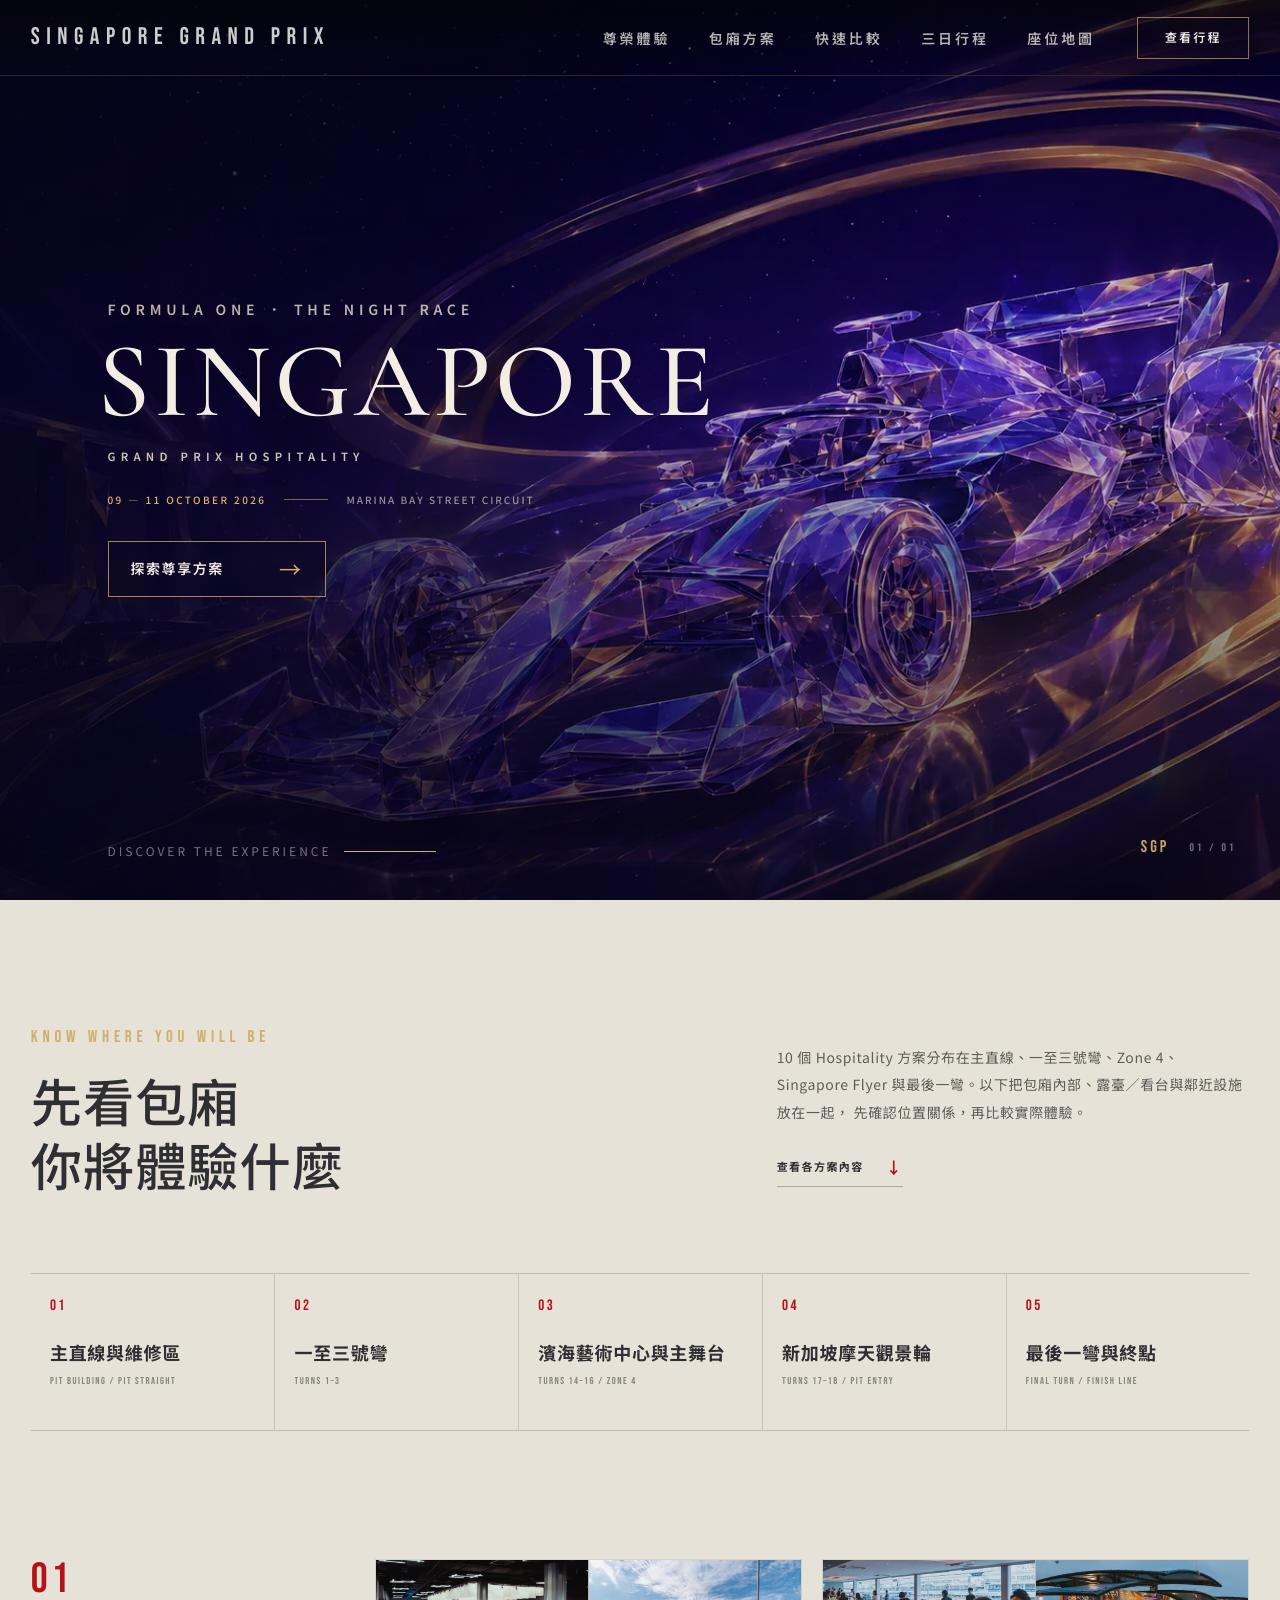
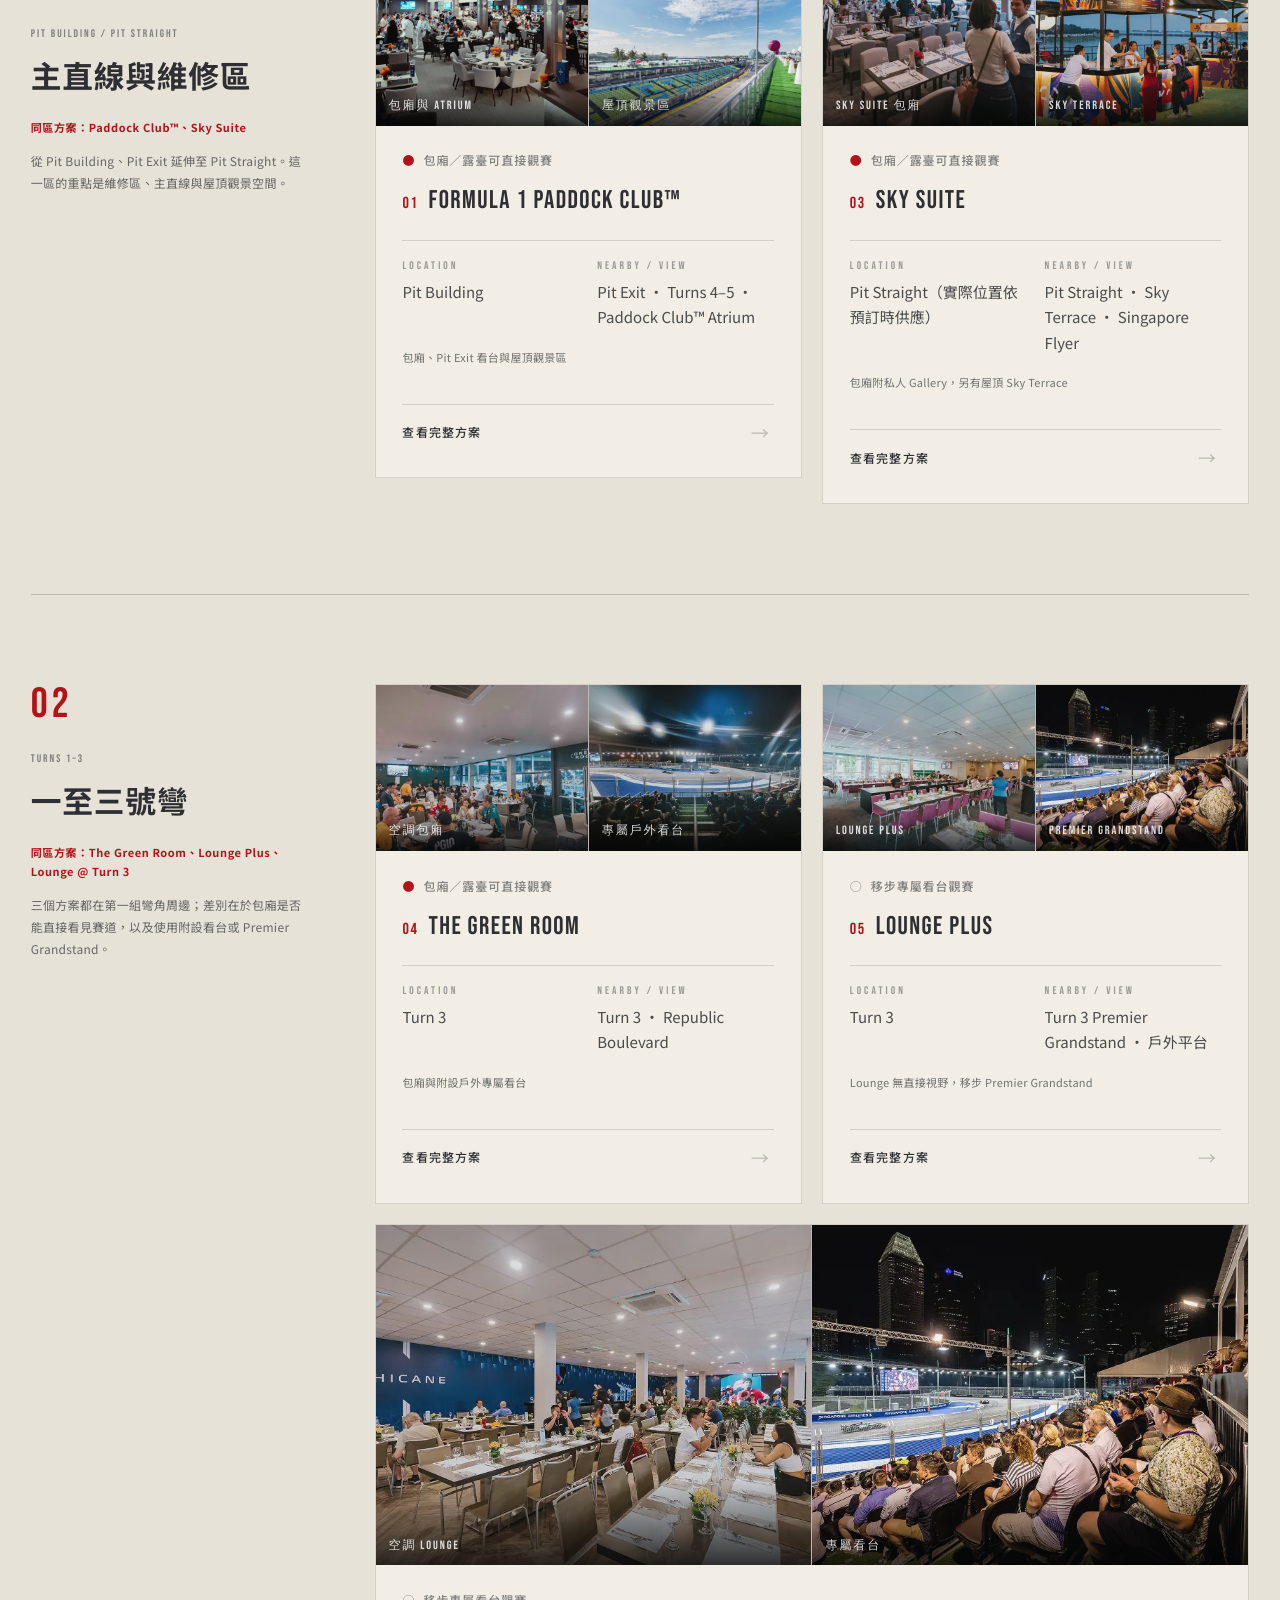
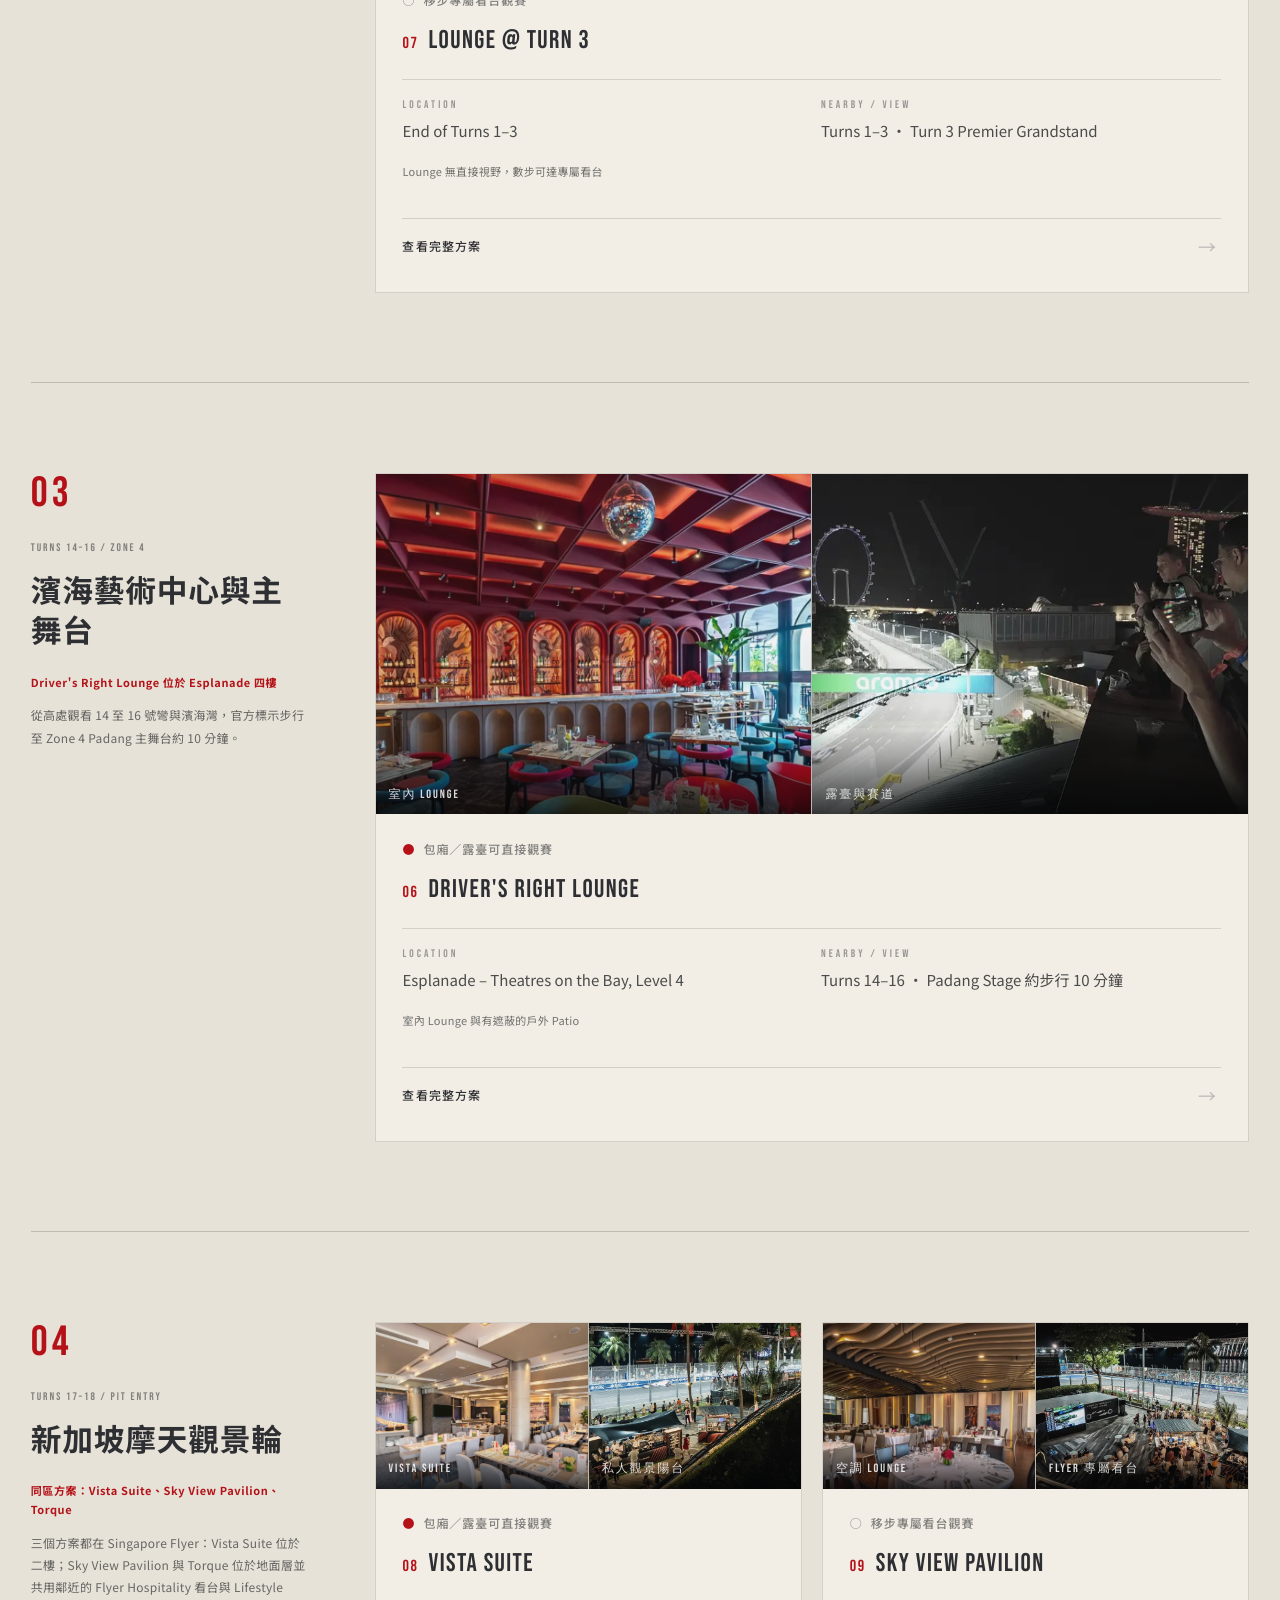
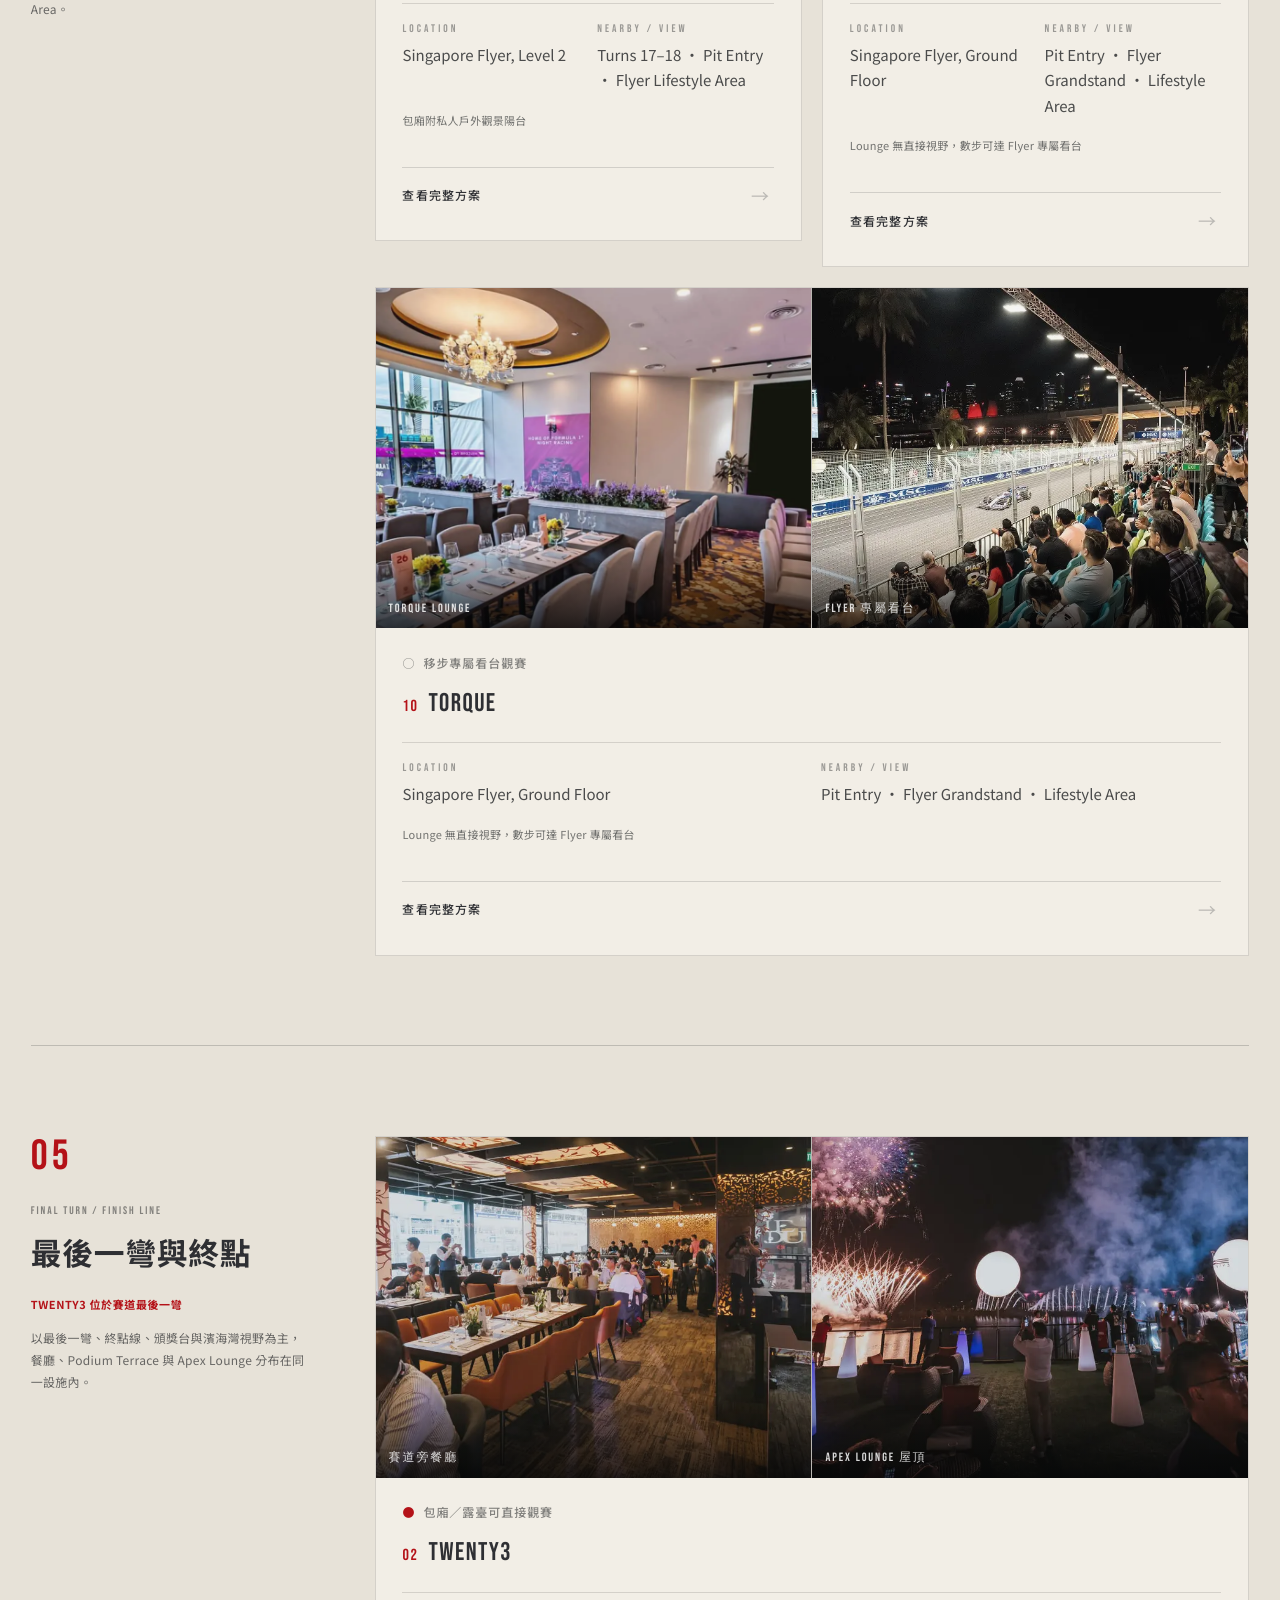
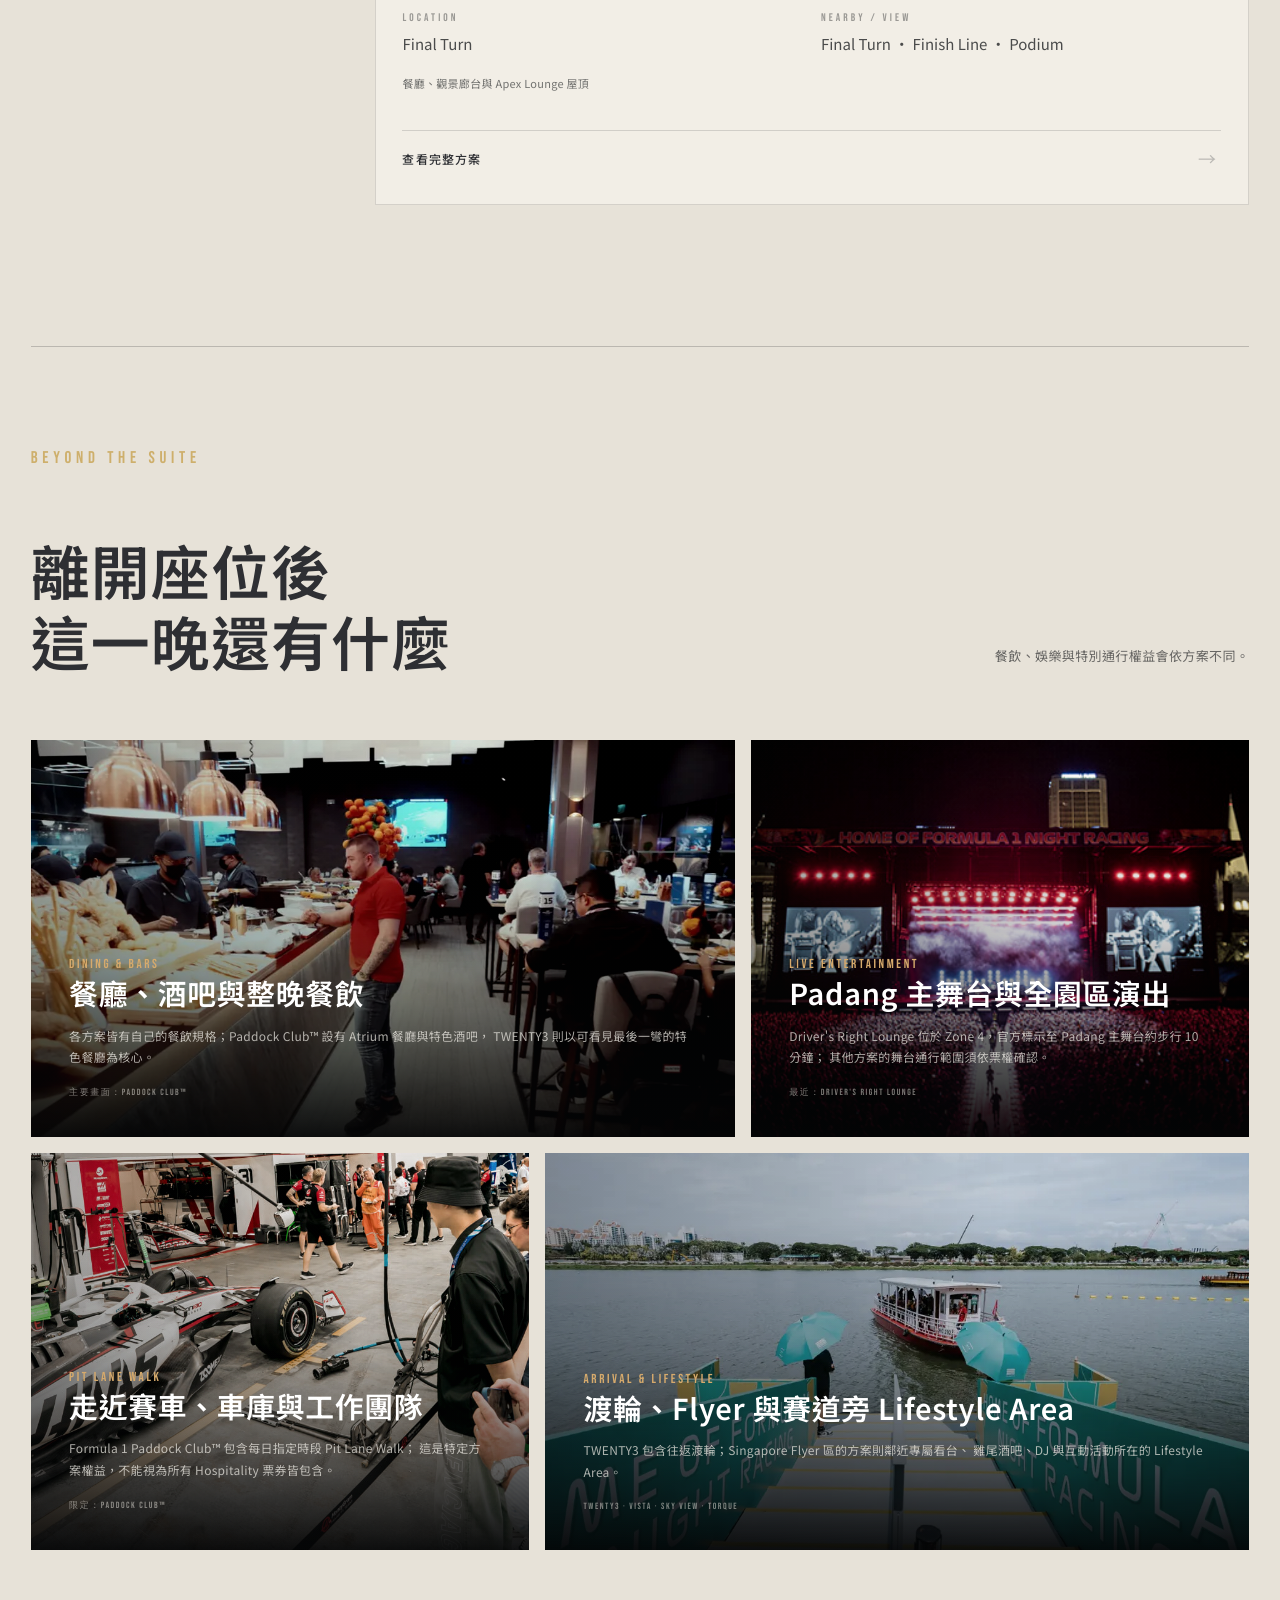
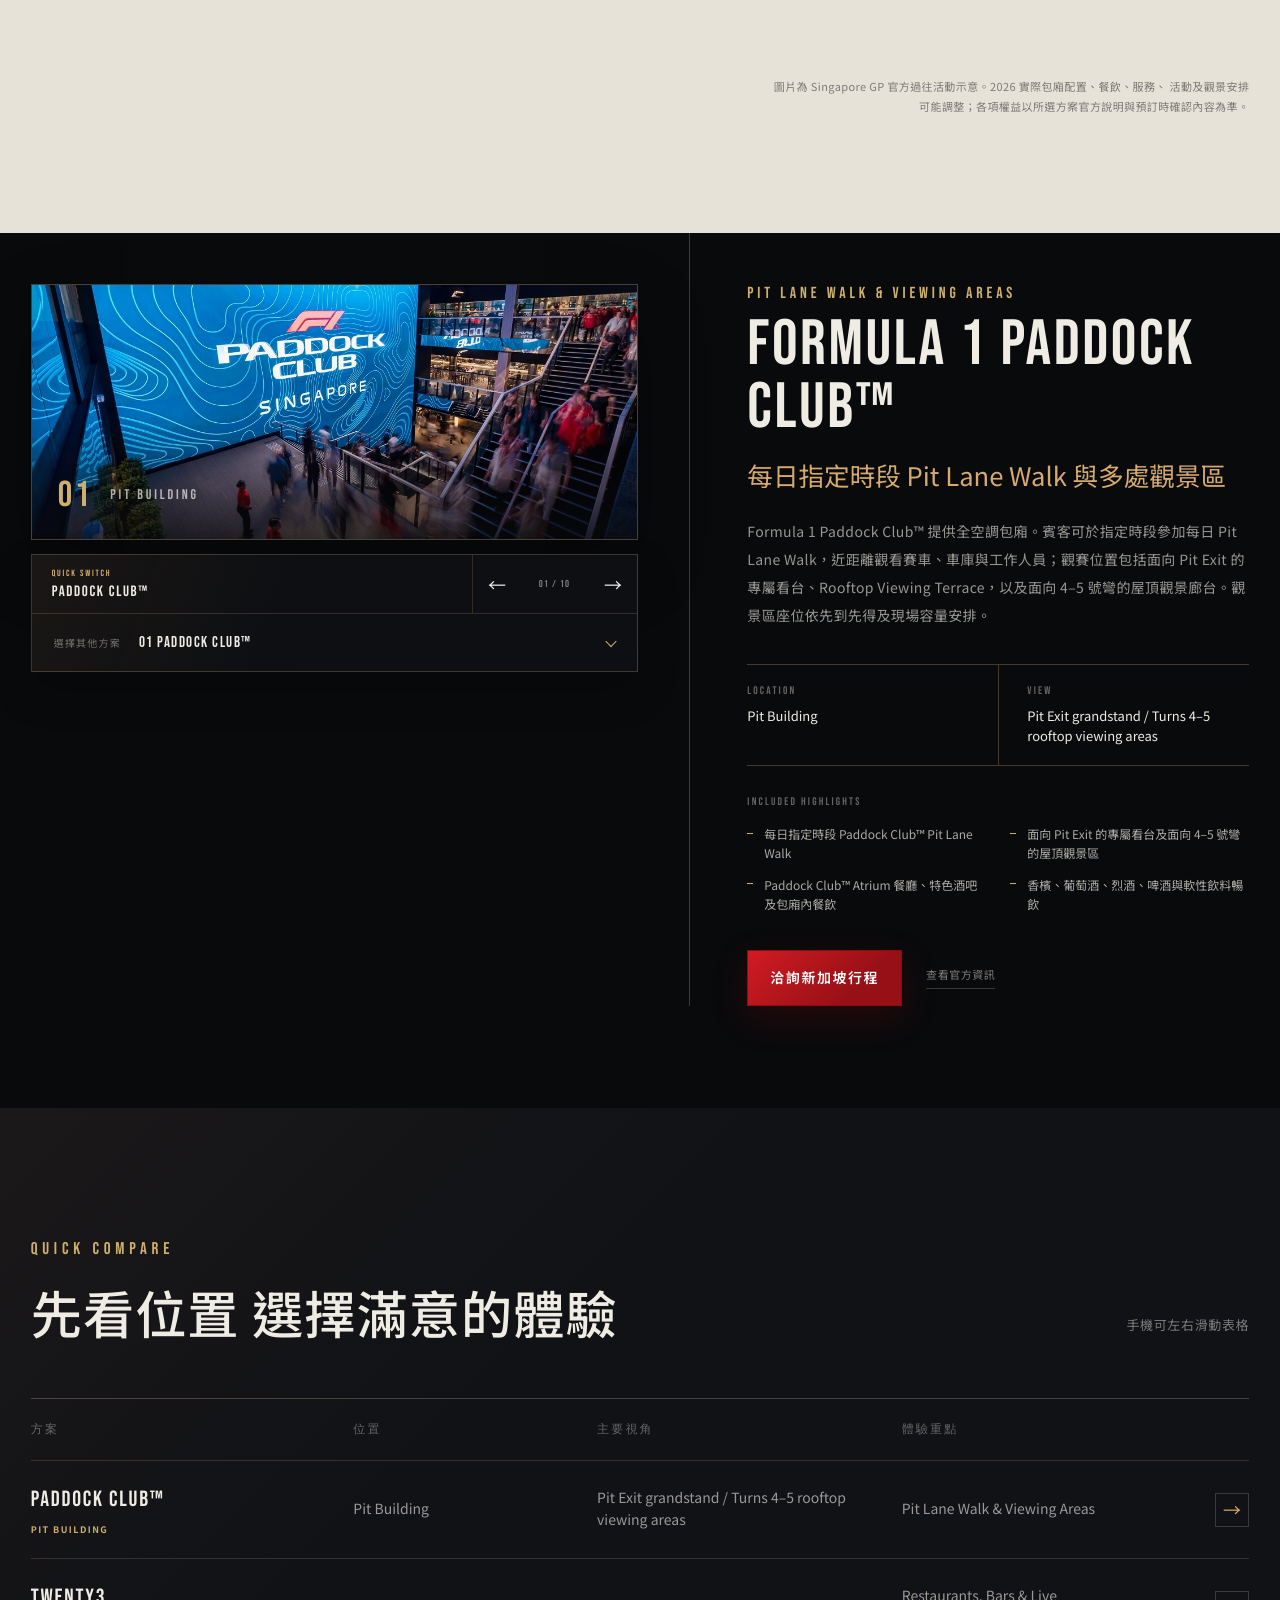
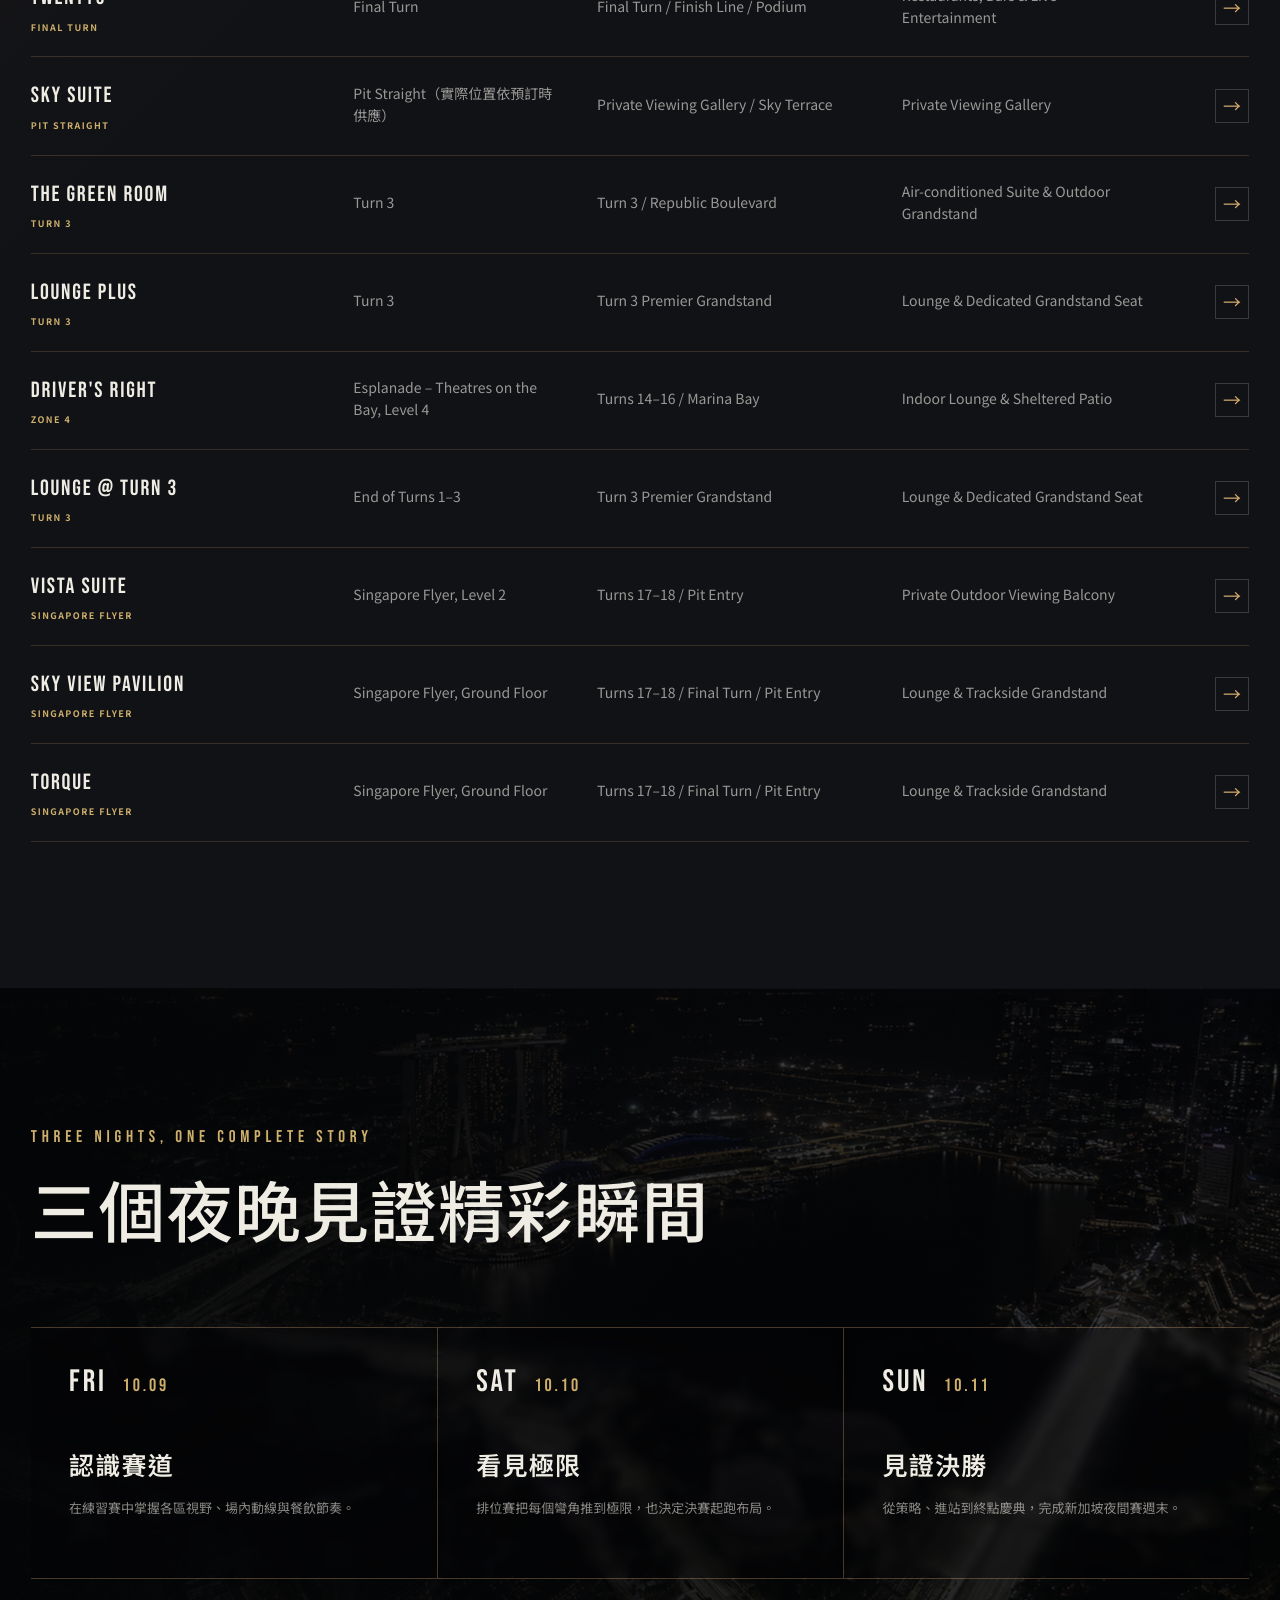
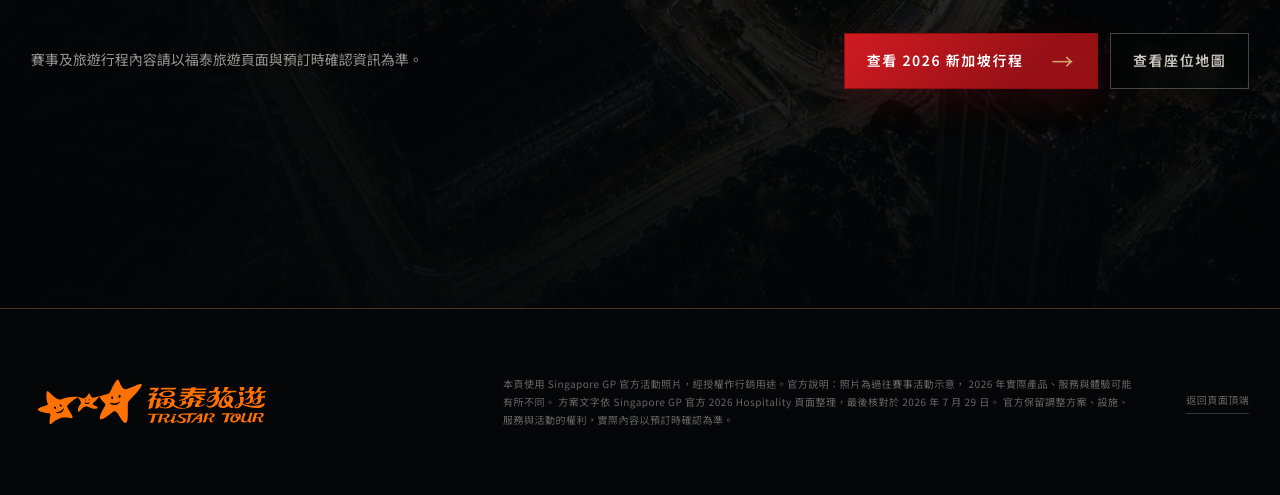
==== commit 2abdd56d: "Add files via upload" ====
--- a/races/singapore/hospitality/index.html
+++ b/races/singapore/hospitality/index.html
@@ -416,8 +416,14 @@
 
   <footer class="hospitality-footer">
     <div>
-      <p class="hospitality-footer__brand">F1 SINGAPORE 2026</p>
-      <p>TRACKSIDE HOSPITALITY</p>
+      <img
+        class="footerlogo"
+        src="../../../assets/ui/tristar-logo.svg"
+        alt=""
+        width="1920"
+        height="1080"
+        loading="lazy"
+      >
     </div>
     <p>
       本頁使用 Singapore GP 官方活動照片，經授權作行銷用途。官方說明：照片為過往賽事活動示意，
--- a/races/singapore/hospitality/css/hospitality.css
+++ b/races/singapore/hospitality/css/hospitality.css
@@ -462,15 +462,27 @@
   opacity: 0;
   background:
     radial-gradient(
-      circle 90px at var(--button-glow-x) var(--button-glow-y),
-      rgba(202, 162, 61, 0.548) 0%,
-      rgba(238, 212, 98, 0.2) 36%,
+      circle 68px at var(--button-glow-x) var(--button-glow-y),
+      rgba(202, 162, 61, 0.38) 0%,
+      rgba(238, 212, 98, 0.12) 36%,
       rgba(232, 188, 123, 0) 74%
     );
   mix-blend-mode: screen;
   transition: opacity 220ms ease;
 }
 
+.hospitality-hero--kv .hospitality-button--primary::after {
+  content: "";
+  opacity: 0;
+  position: absolute;
+  left: 0;
+  top: 0;
+  right: 0;
+  bottom: 0;
+}
+
+
+
 .hospitality-hero--kv .hospitality-button--primary > * {
   position: relative;
   z-index: 1;
@@ -479,6 +491,11 @@
 @media (hover: hover) and (pointer: fine) {
   .hospitality-hero--kv .hospitality-button--primary:hover::before {
     opacity: 1;
+  }
+
+  .hospitality-hero--kv .hospitality-button--primary:hover::after {
+    box-shadow: inset 0 0 15px 0 #ffc200;
+    opacity: 0.5;
   }
 }
 
@@ -1250,7 +1267,7 @@
 
 .experience-key p {
   margin: 0;
-  color: rgba(10, 12, 15, 0.56);
+  color: #6d6d6d;
   font-size: 13px;
   line-height: 1.7;
   letter-spacing: 0.035em;
@@ -1771,7 +1788,7 @@
 
 .comparison-table td {
   color: rgba(239, 236, 228, 0.62);
-  font-size: 12px;
+  font-size: 14px;
   line-height: 1.55;
 }
 
@@ -1933,7 +1950,7 @@
 .hospitality-footer {
   display: grid;
   grid-template-columns: 1fr 1.5fr auto;
-  align-items: end;
+  align-items: center;
   gap: 50px;
   padding: 54px var(--section-x);
   color: rgba(239, 236, 228, 0.42);
@@ -1942,6 +1959,11 @@
   font-size: 10px;
   line-height: 1.8;
   letter-spacing: 0.05em;
+}
+
+.footerlogo{
+  width: 242px;
+  height: auto;
 }
 
 .hospitality-footer p {
@@ -2724,6 +2746,7 @@
     grid-template-columns: 1fr;
     gap: 28px;
     padding: 42px var(--section-x);
+    justify-items: center;
   }
 
   .hospitality-footer > a {
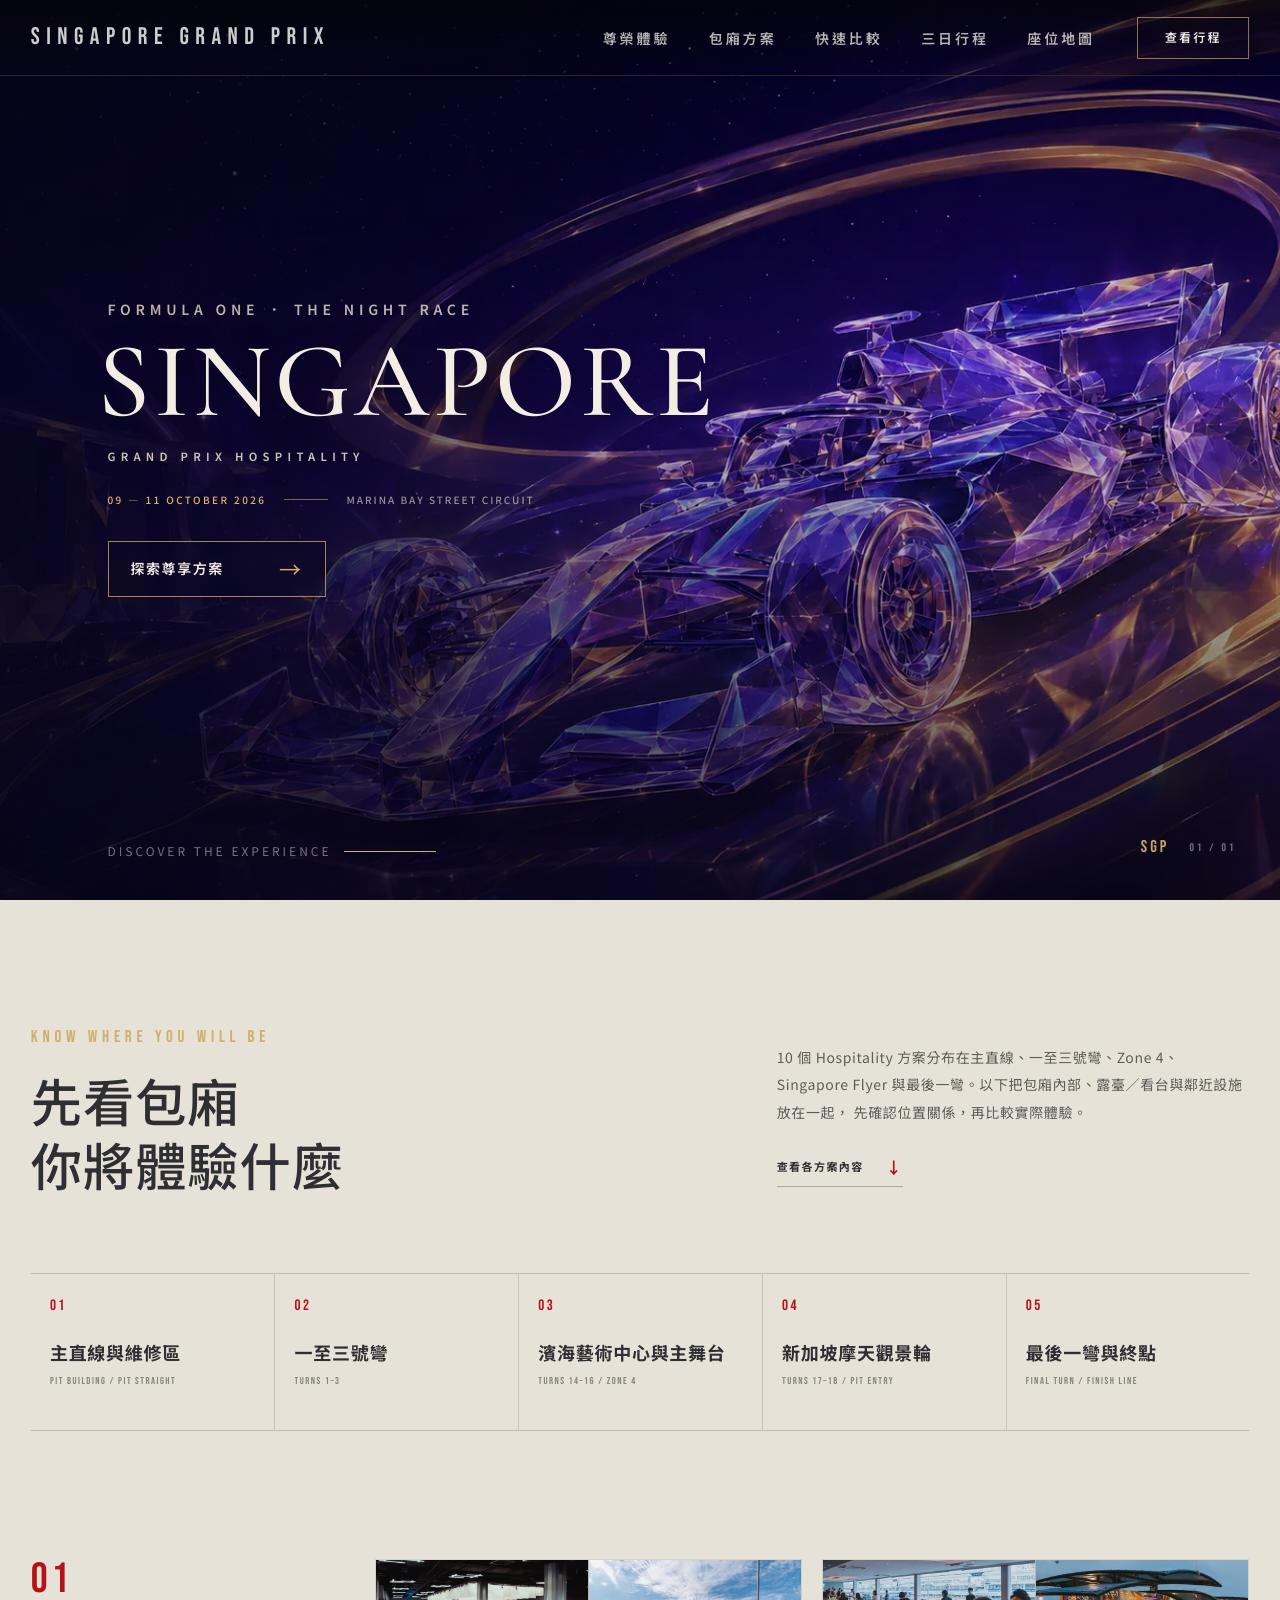
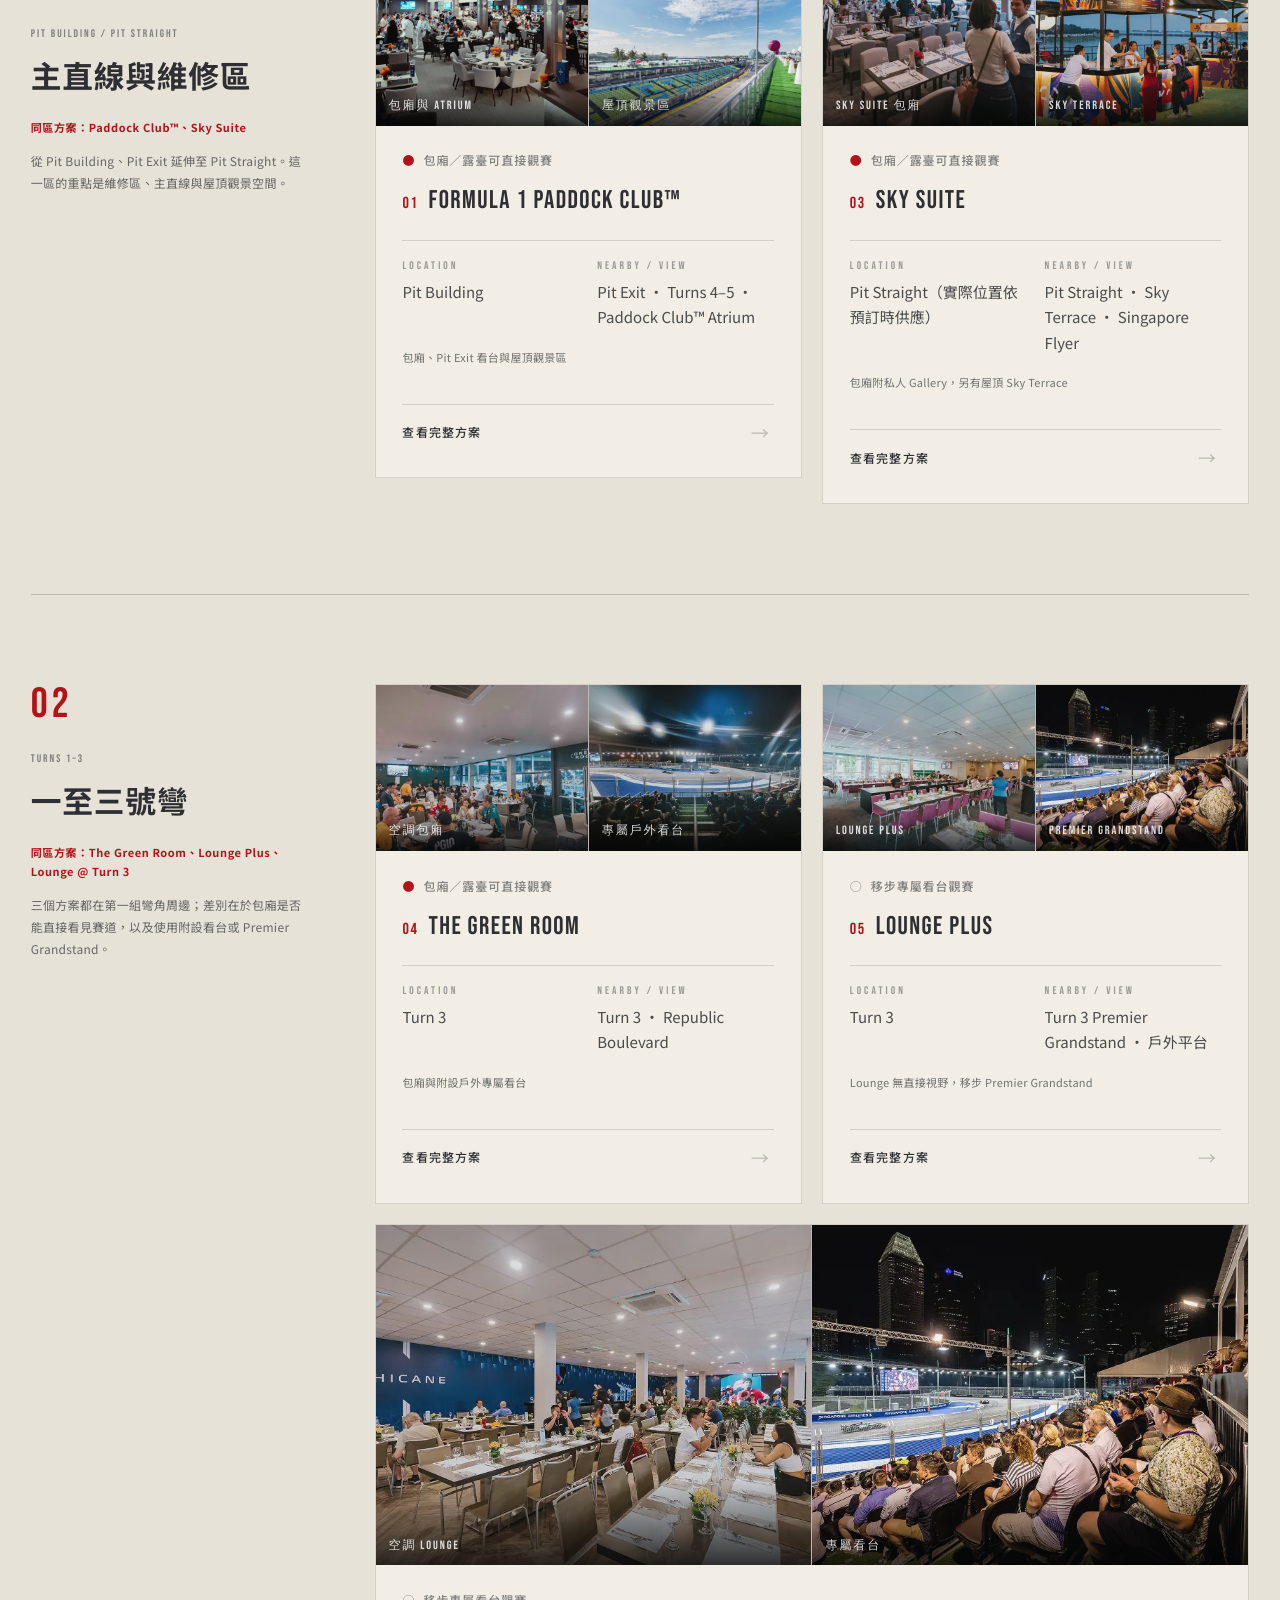
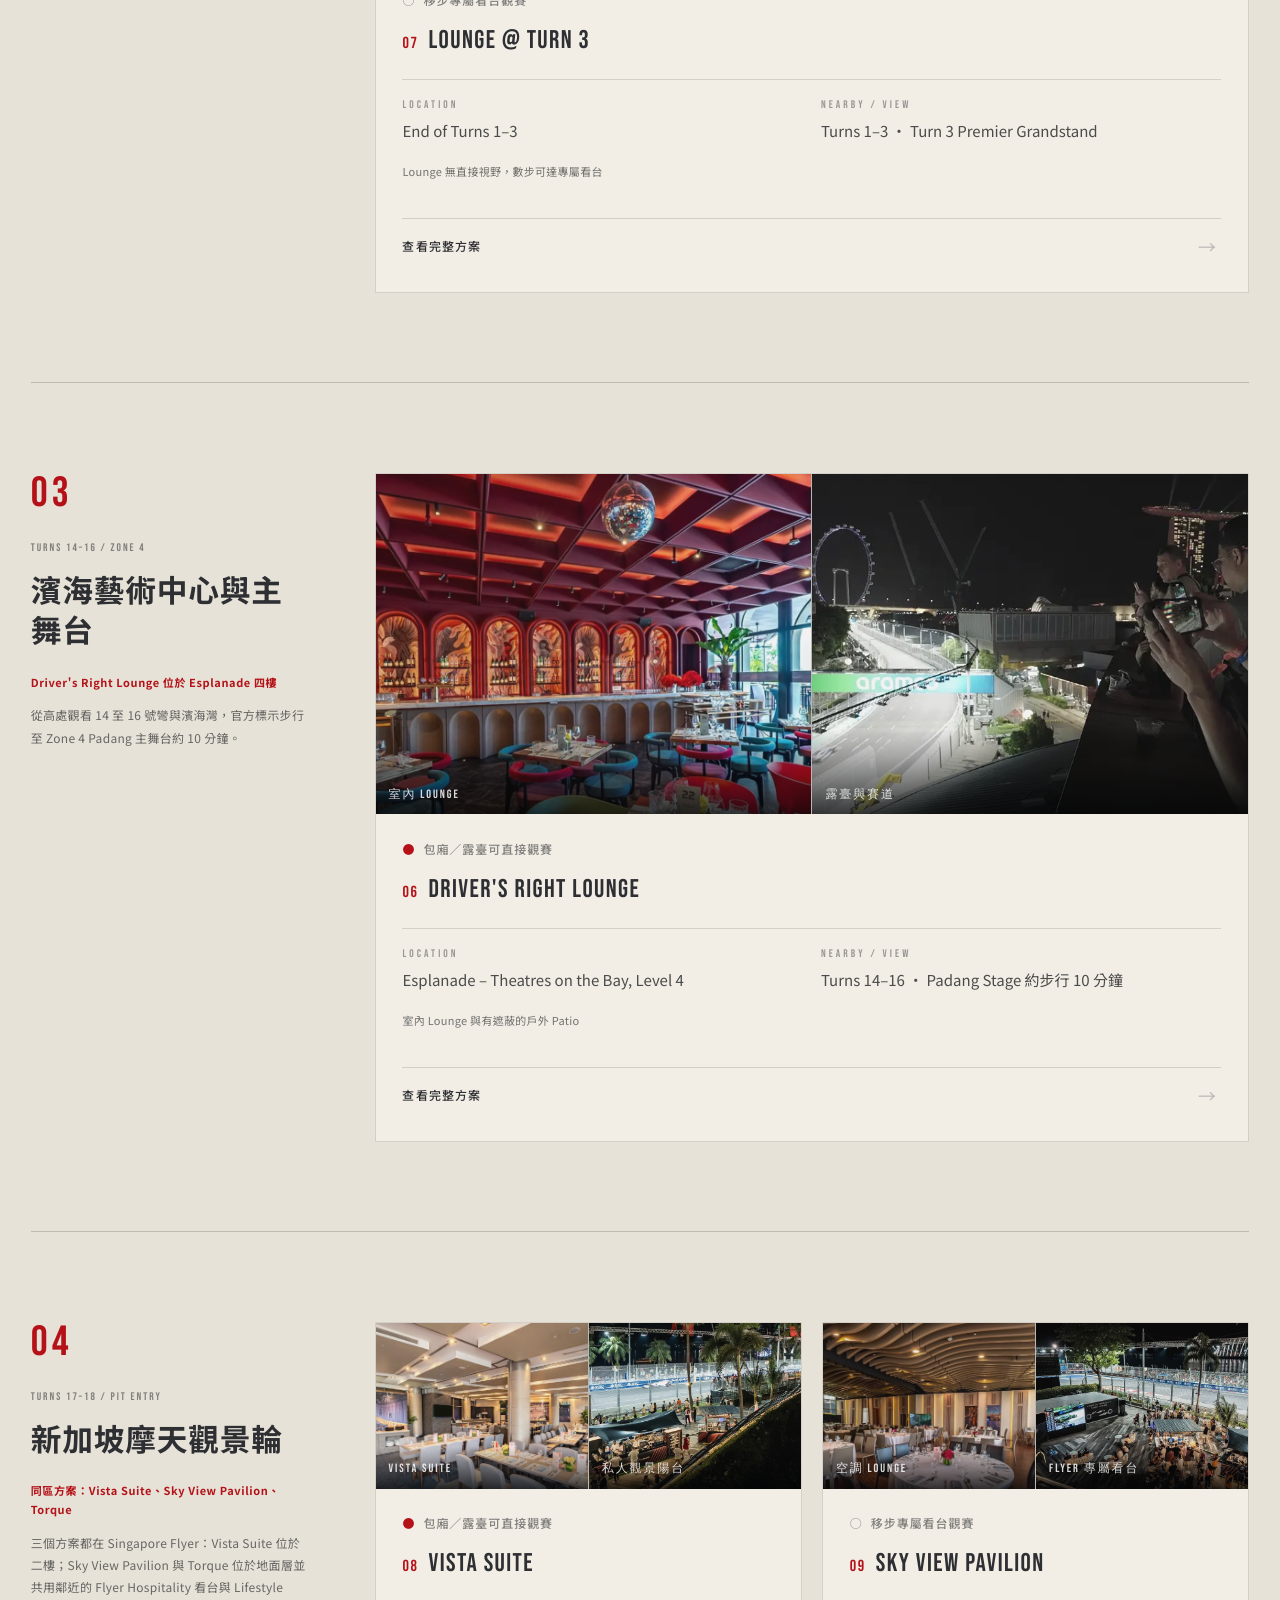
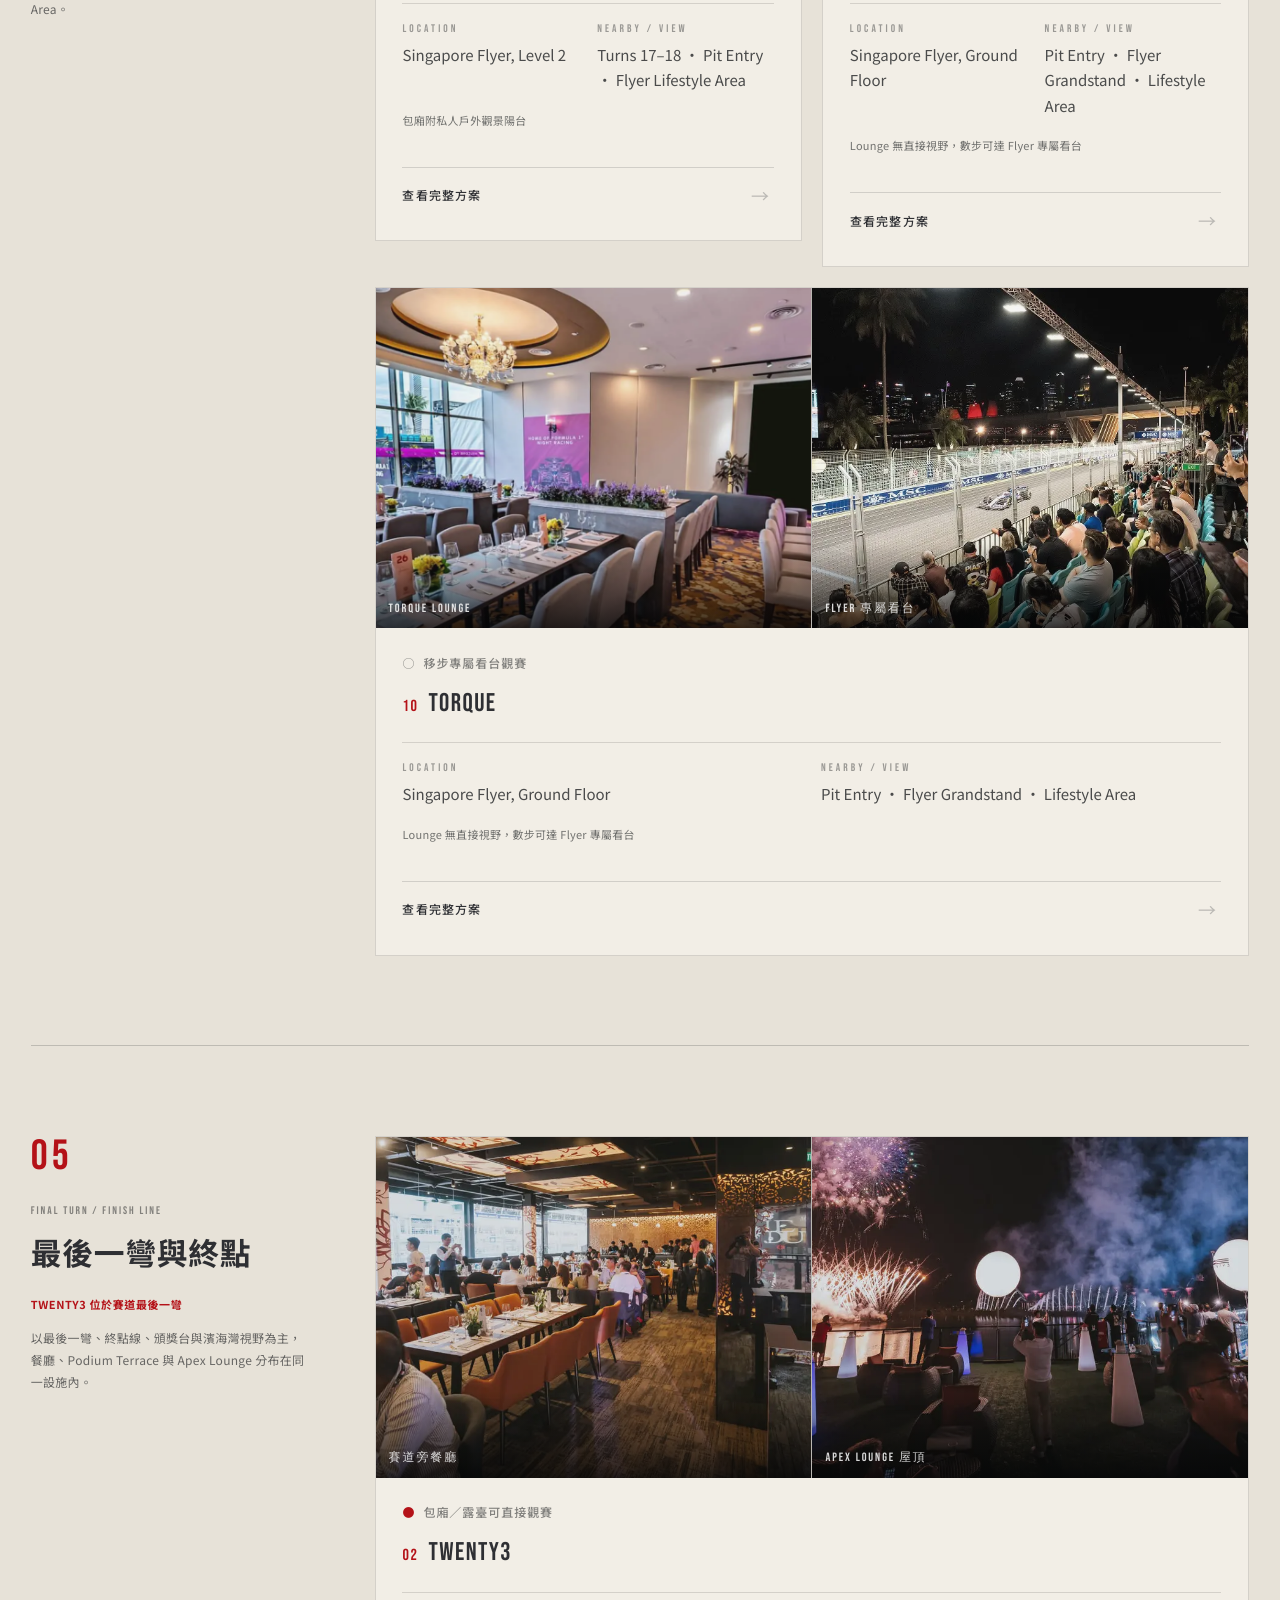
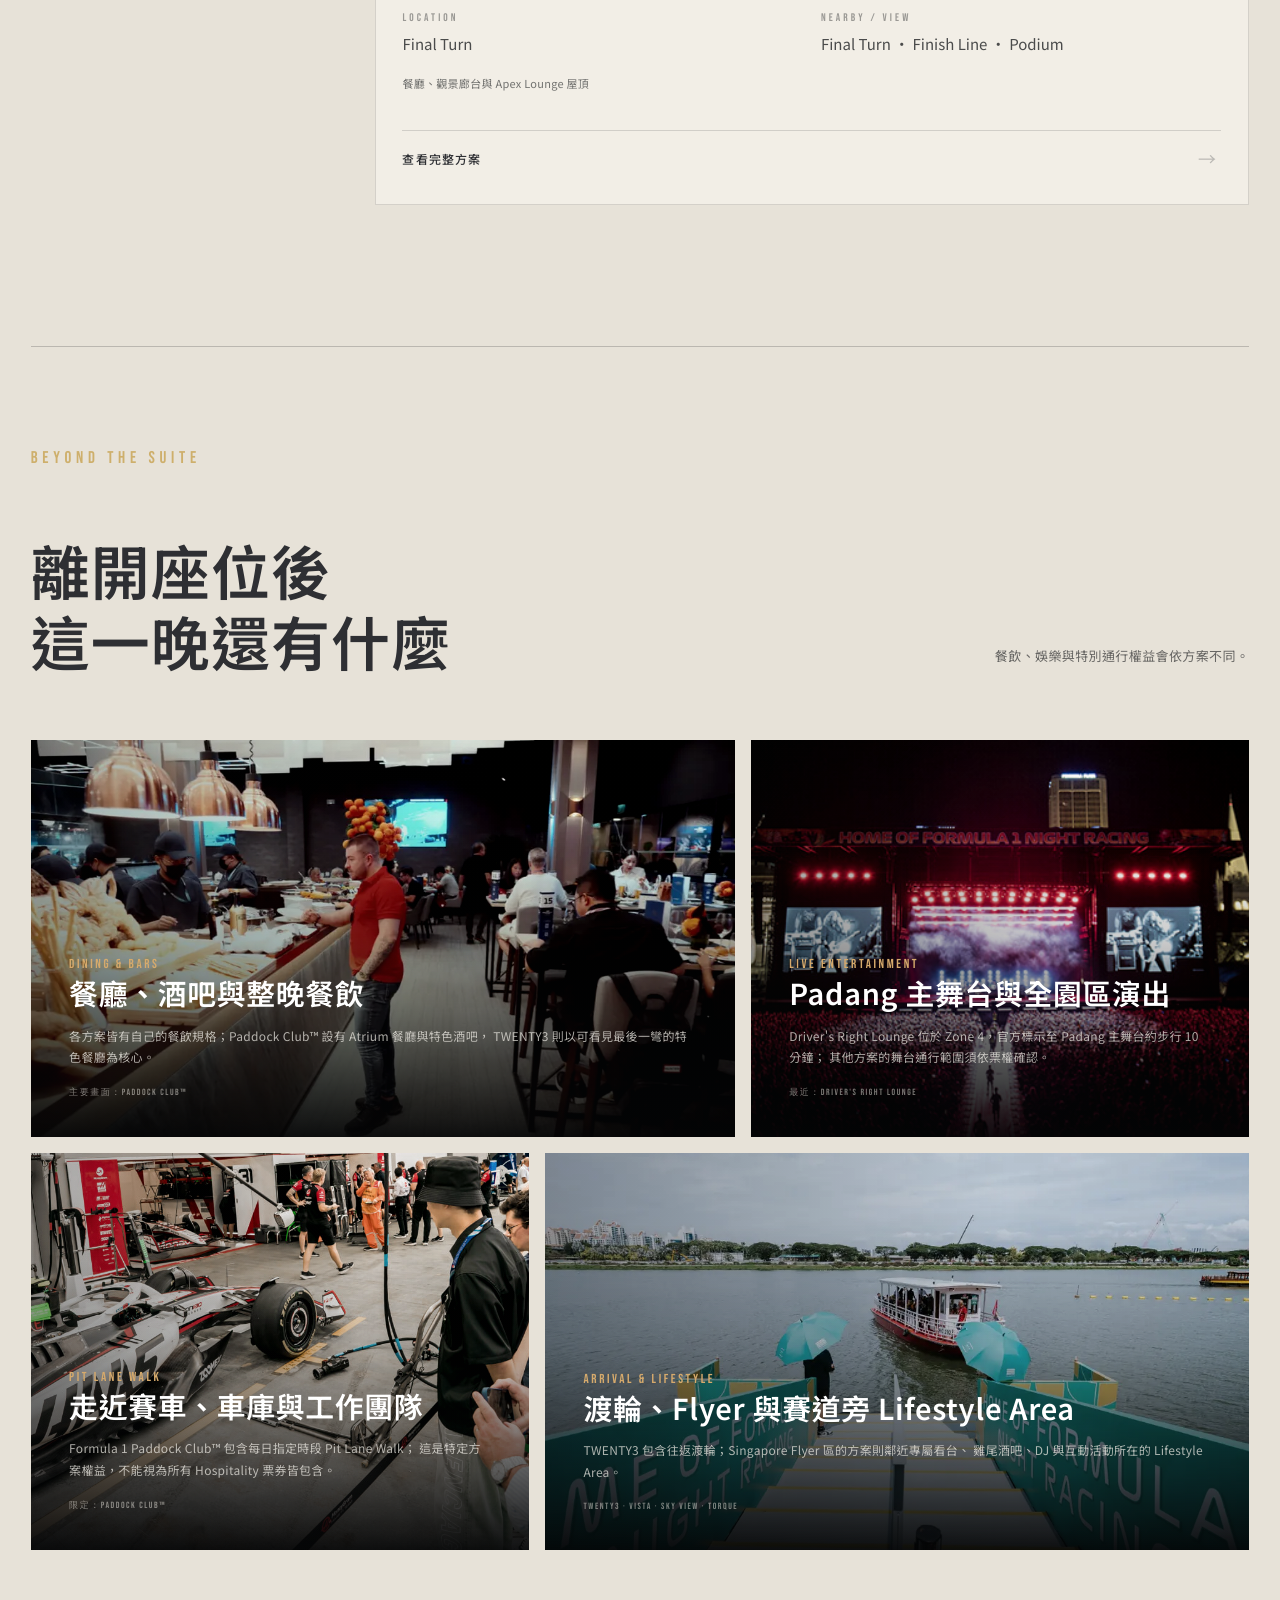
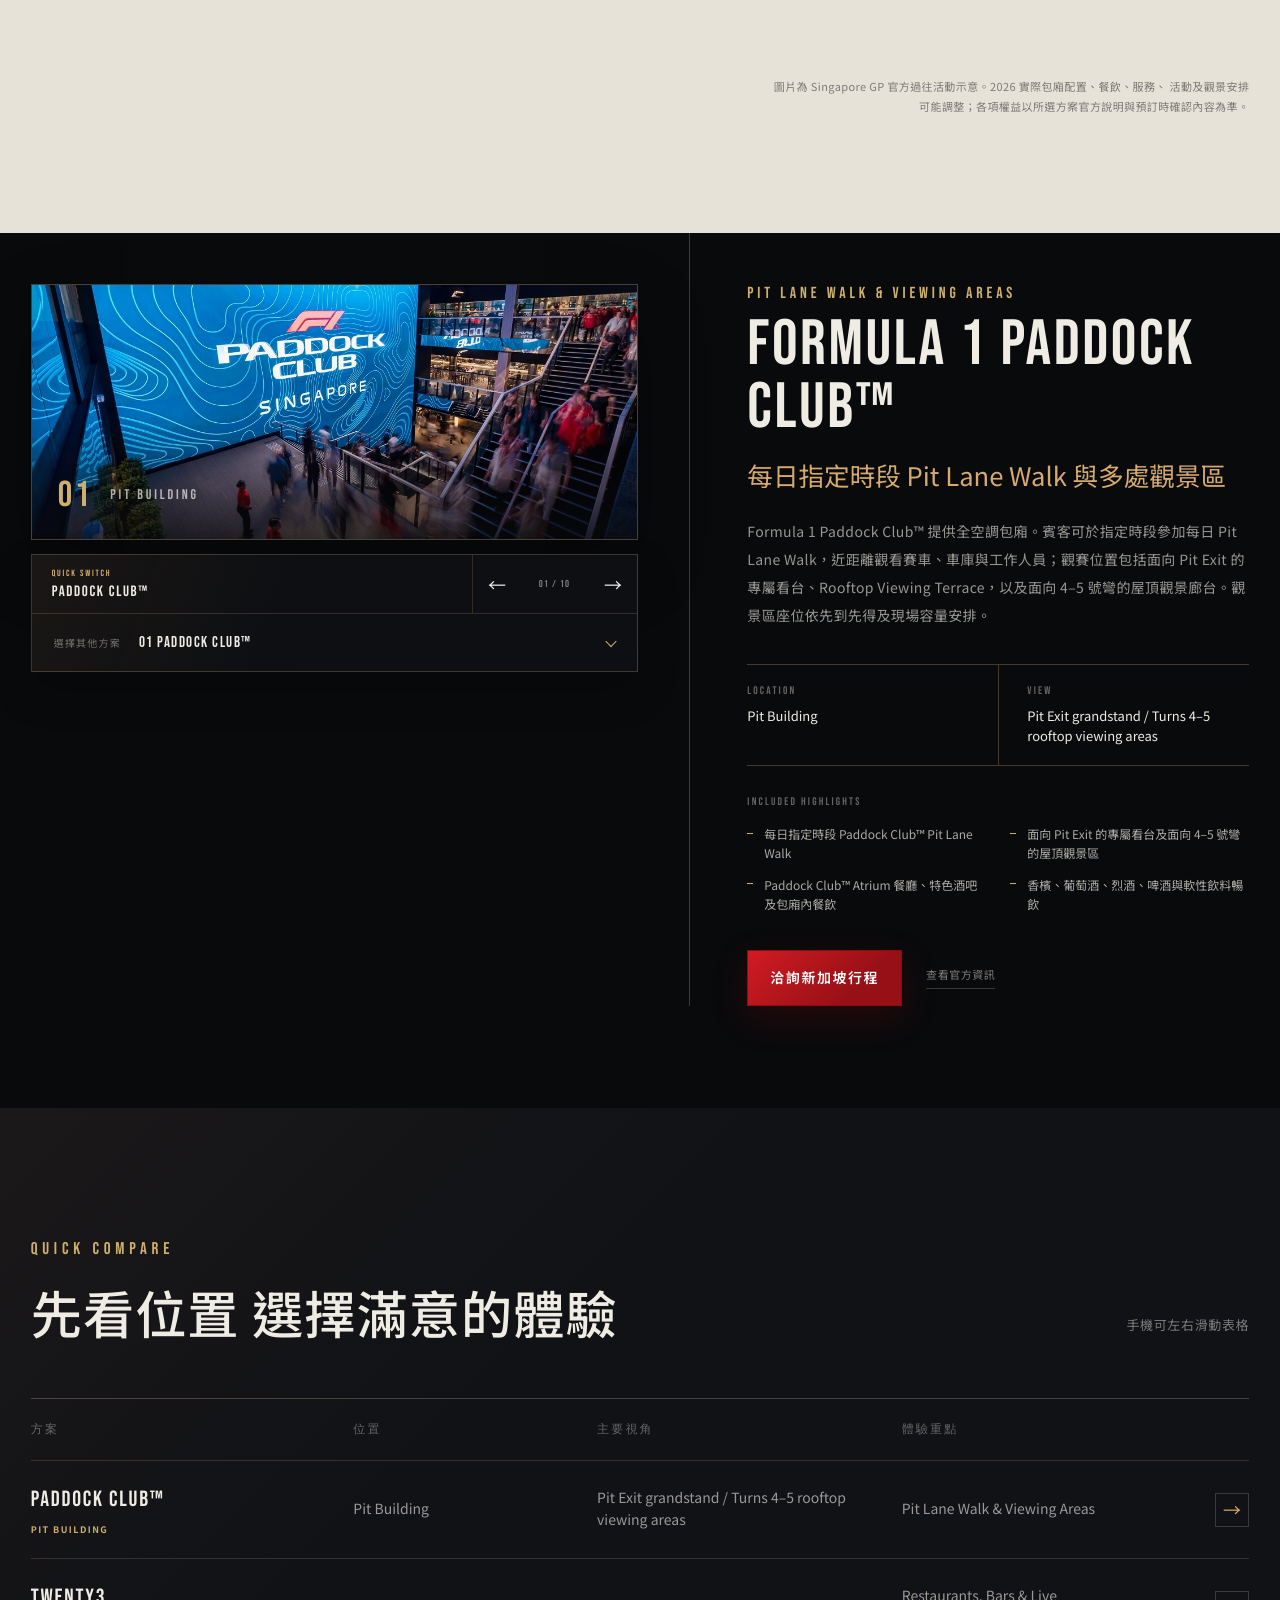
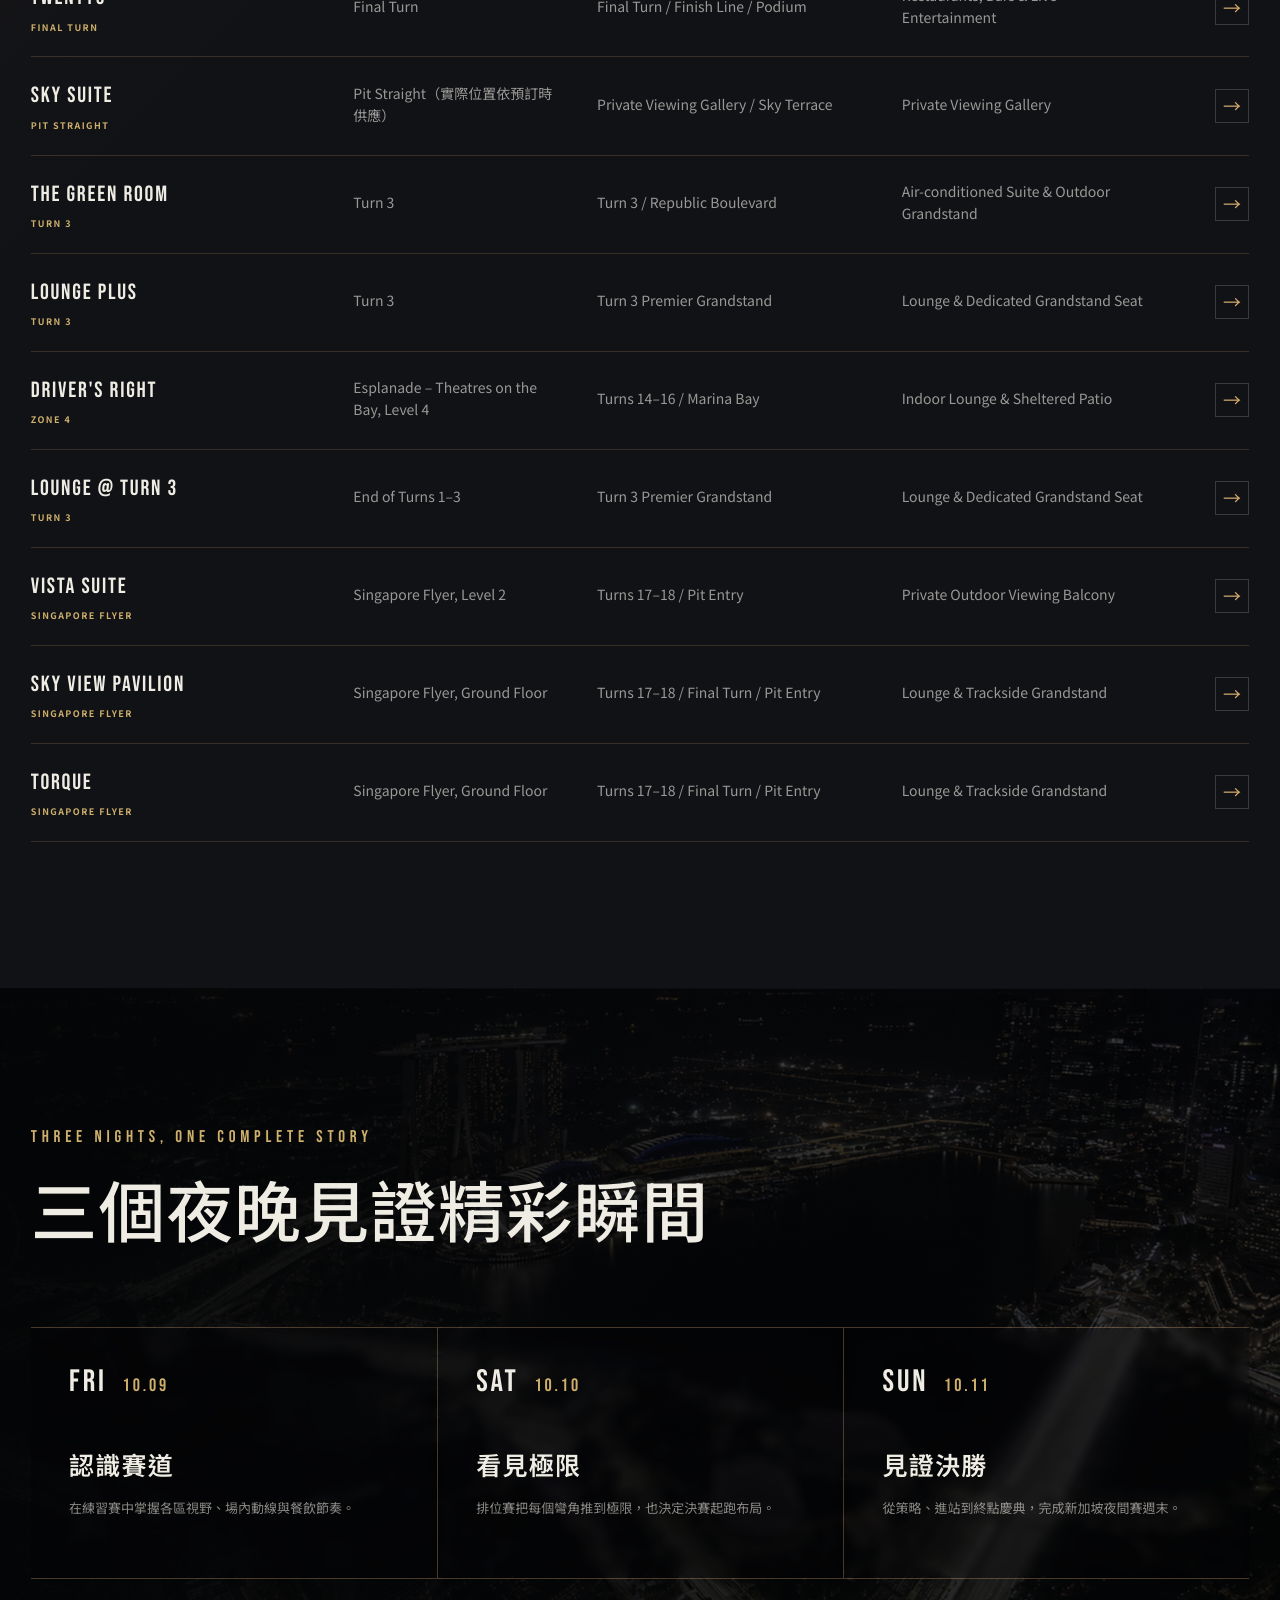
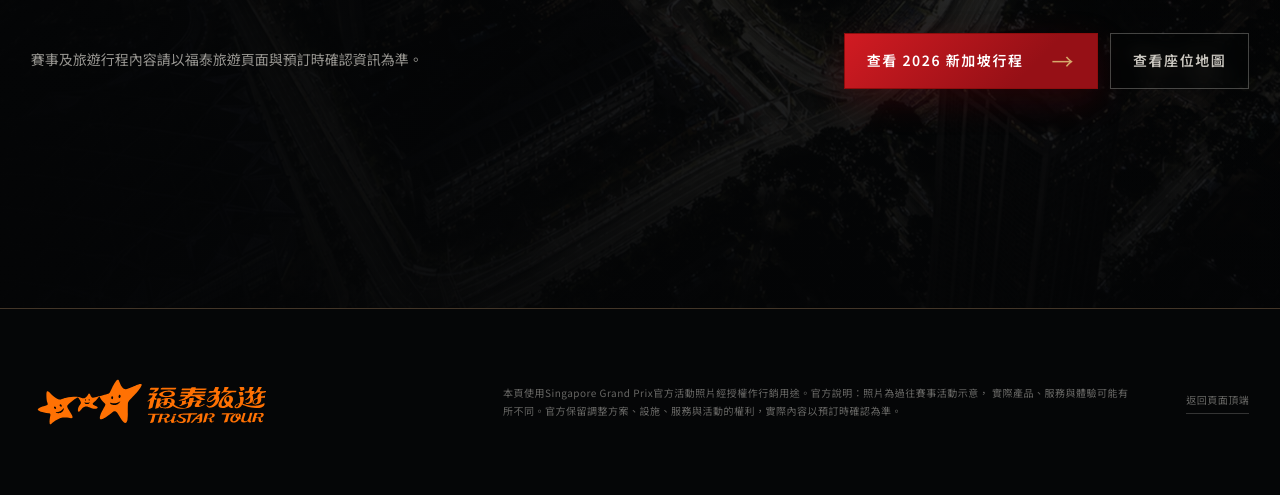
==== commit d864a1dd: "Add files via upload" ====
--- a/races/singapore/hospitality/index.html
+++ b/races/singapore/hospitality/index.html
@@ -426,10 +426,8 @@
       >
     </div>
     <p>
-      本頁使用 Singapore GP 官方活動照片，經授權作行銷用途。官方說明：照片為過往賽事活動示意，
-      2026 年實際產品、服務與體驗可能有所不同。
-      方案文字依 Singapore GP 官方 2026 Hospitality 頁面整理，最後核對於 2026 年 7 月 29 日。
-      官方保留調整方案、設施、服務與活動的權利，實際內容以預訂時確認為準。
+      本頁使用Singapore Grand Prix官方活動照片經授權作行銷用途。官方說明：照片為過往賽事活動示意，
+      實際產品、服務與體驗可能有所不同。官方保留調整方案、設施、服務與活動的權利，實際內容以預訂時確認為準。
     </p>
     <a href="#mainContent">返回頁面頂端</a>
   </footer>
